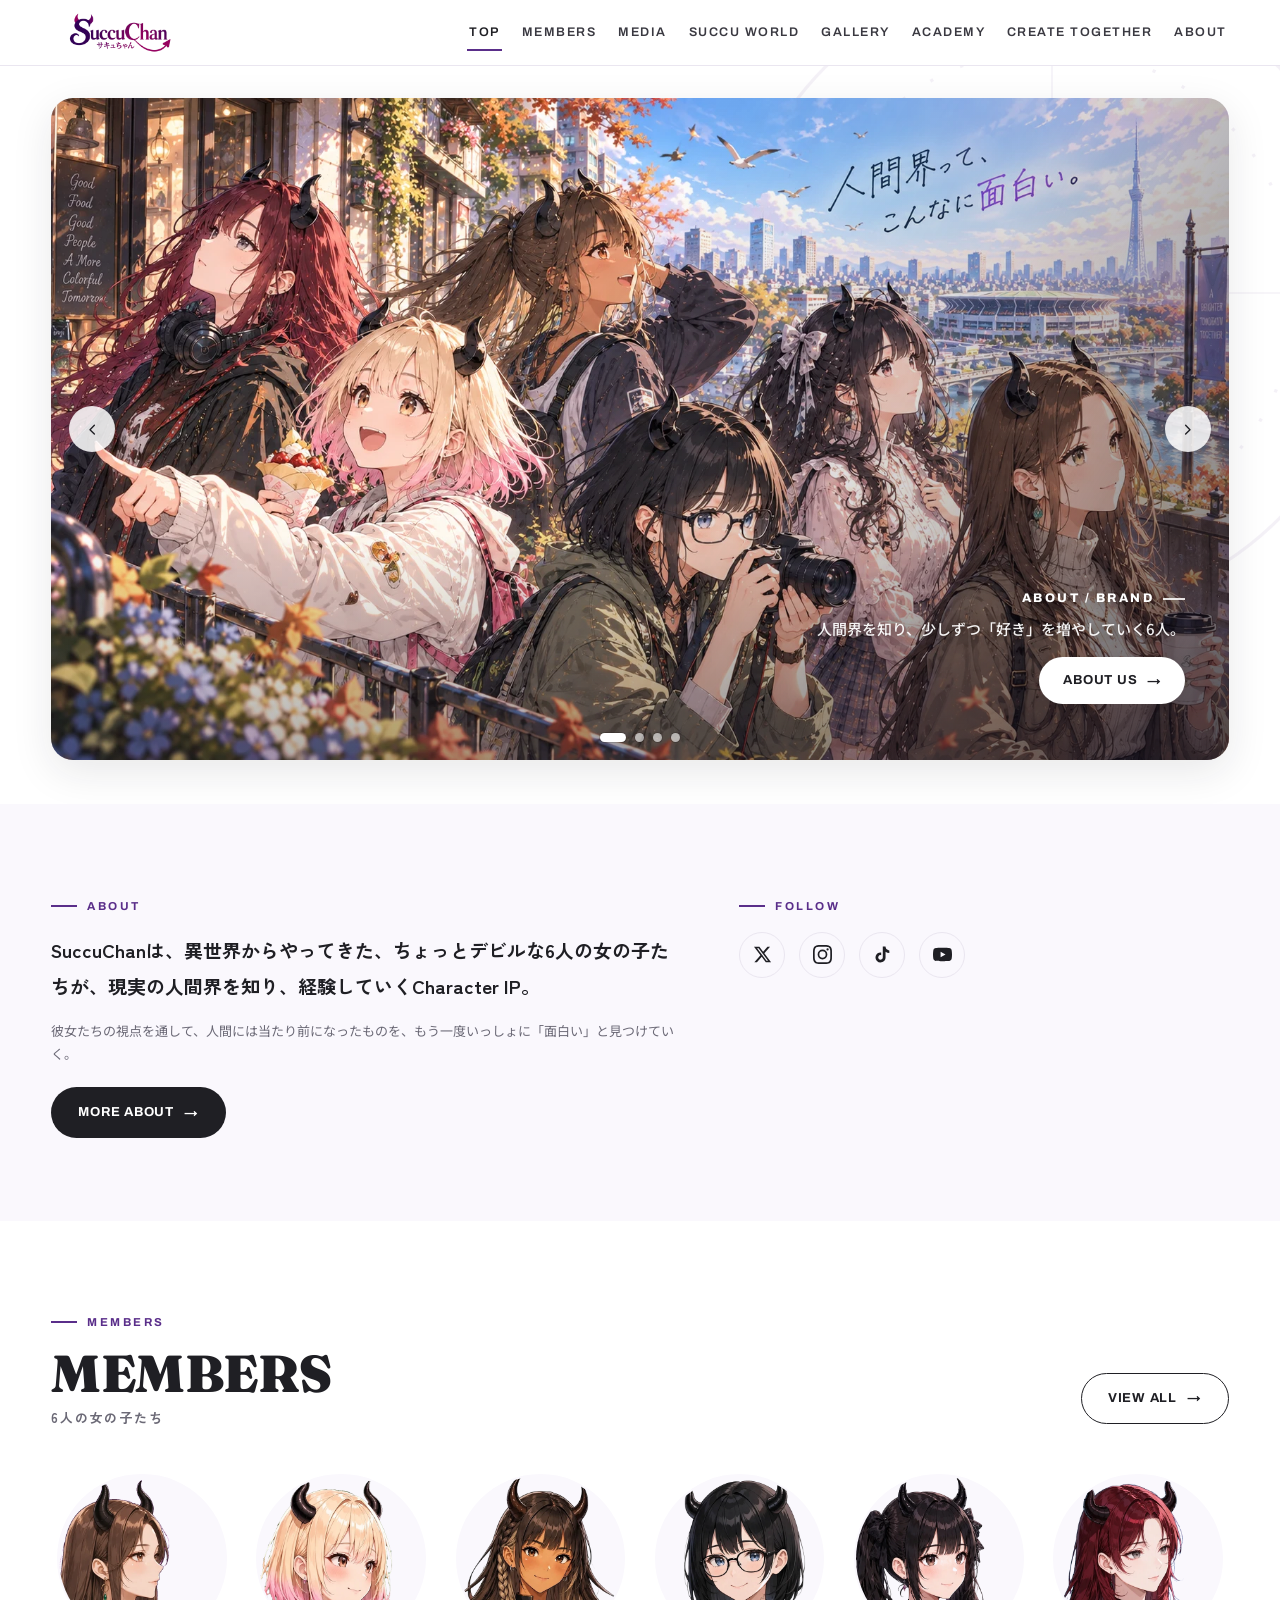
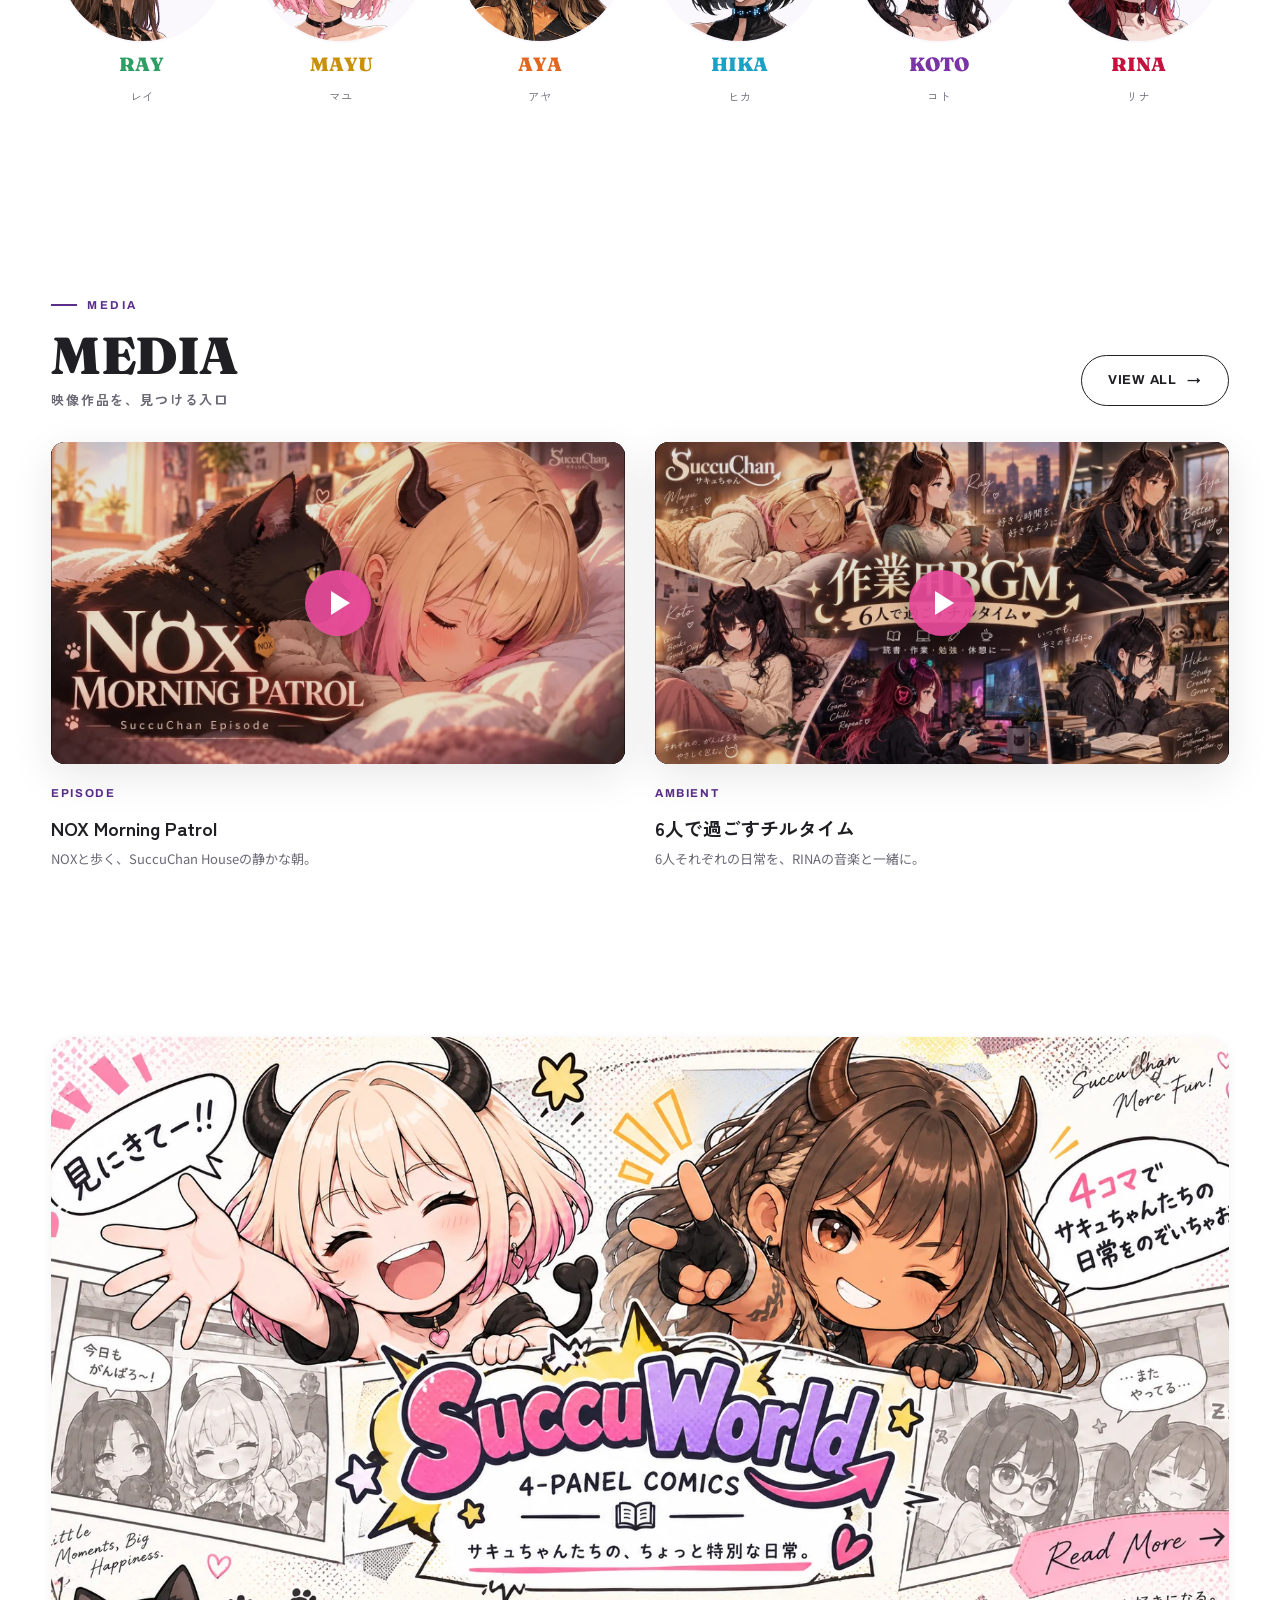
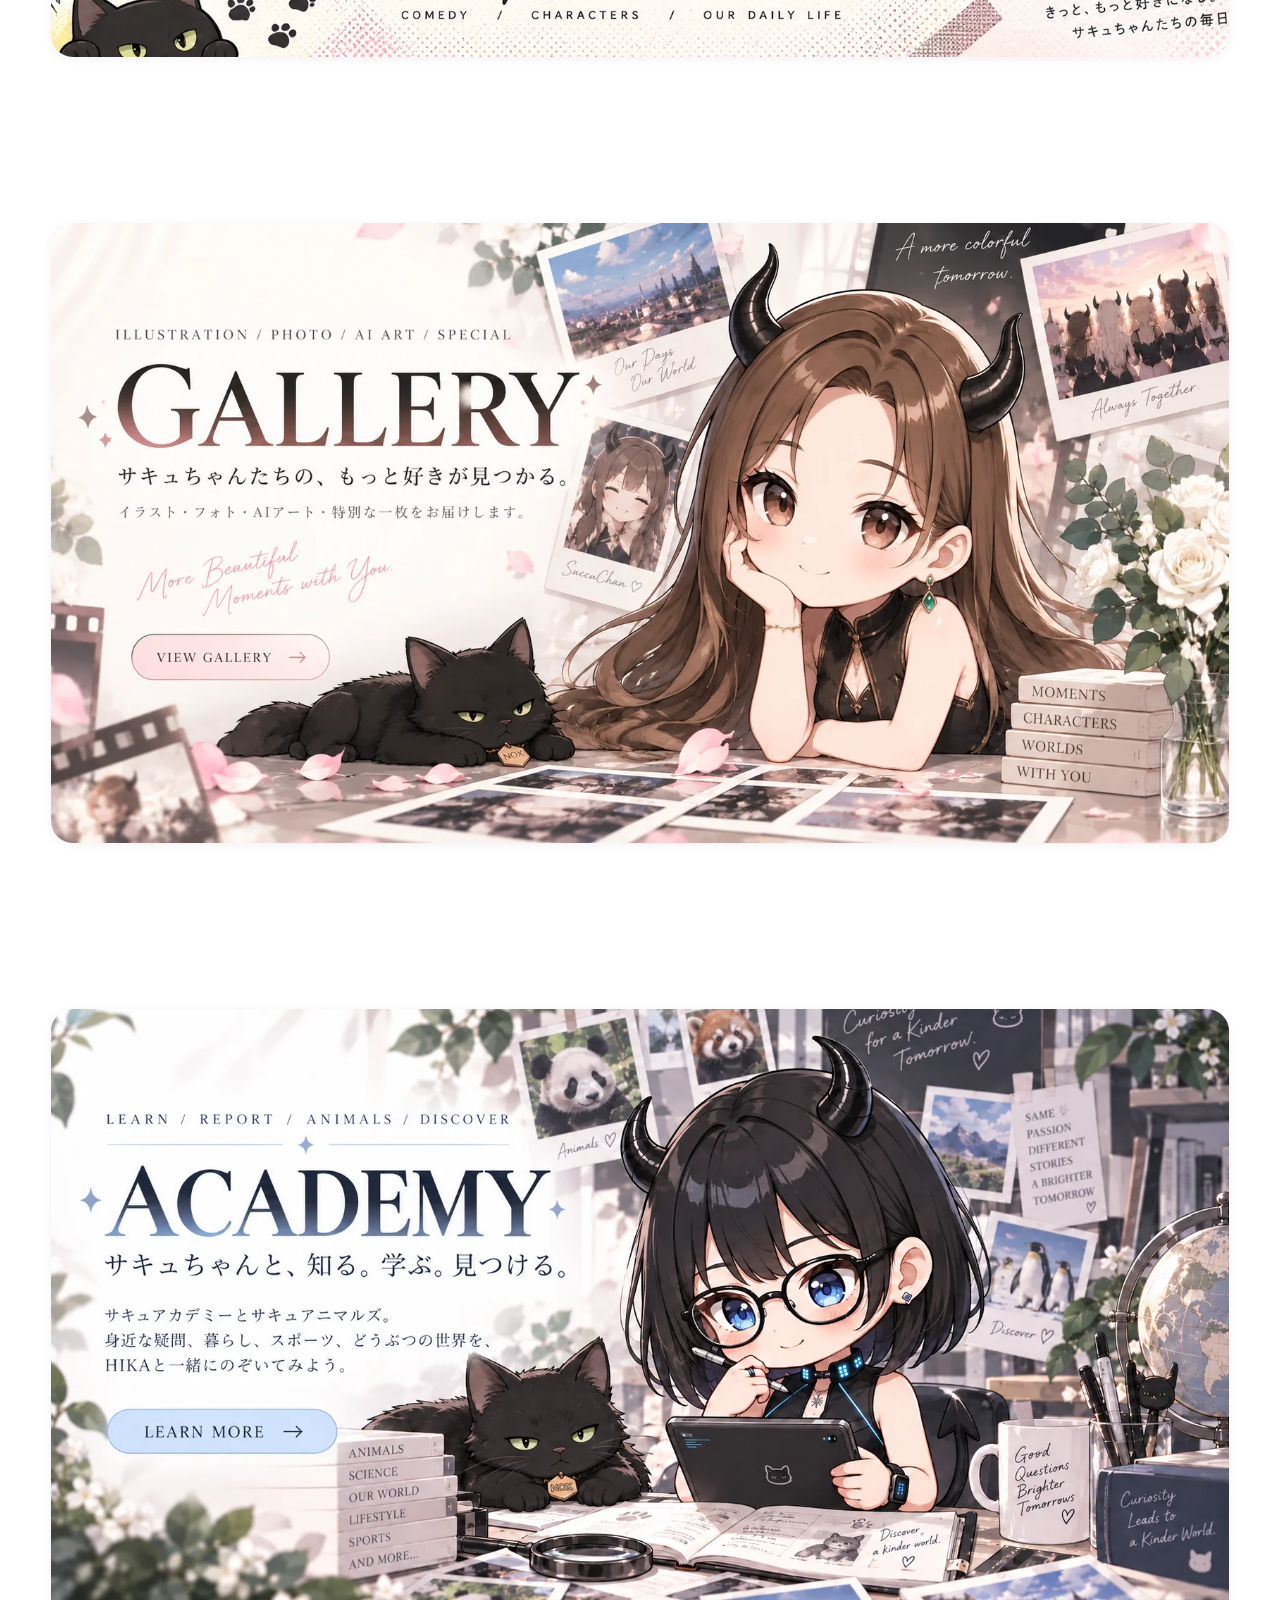
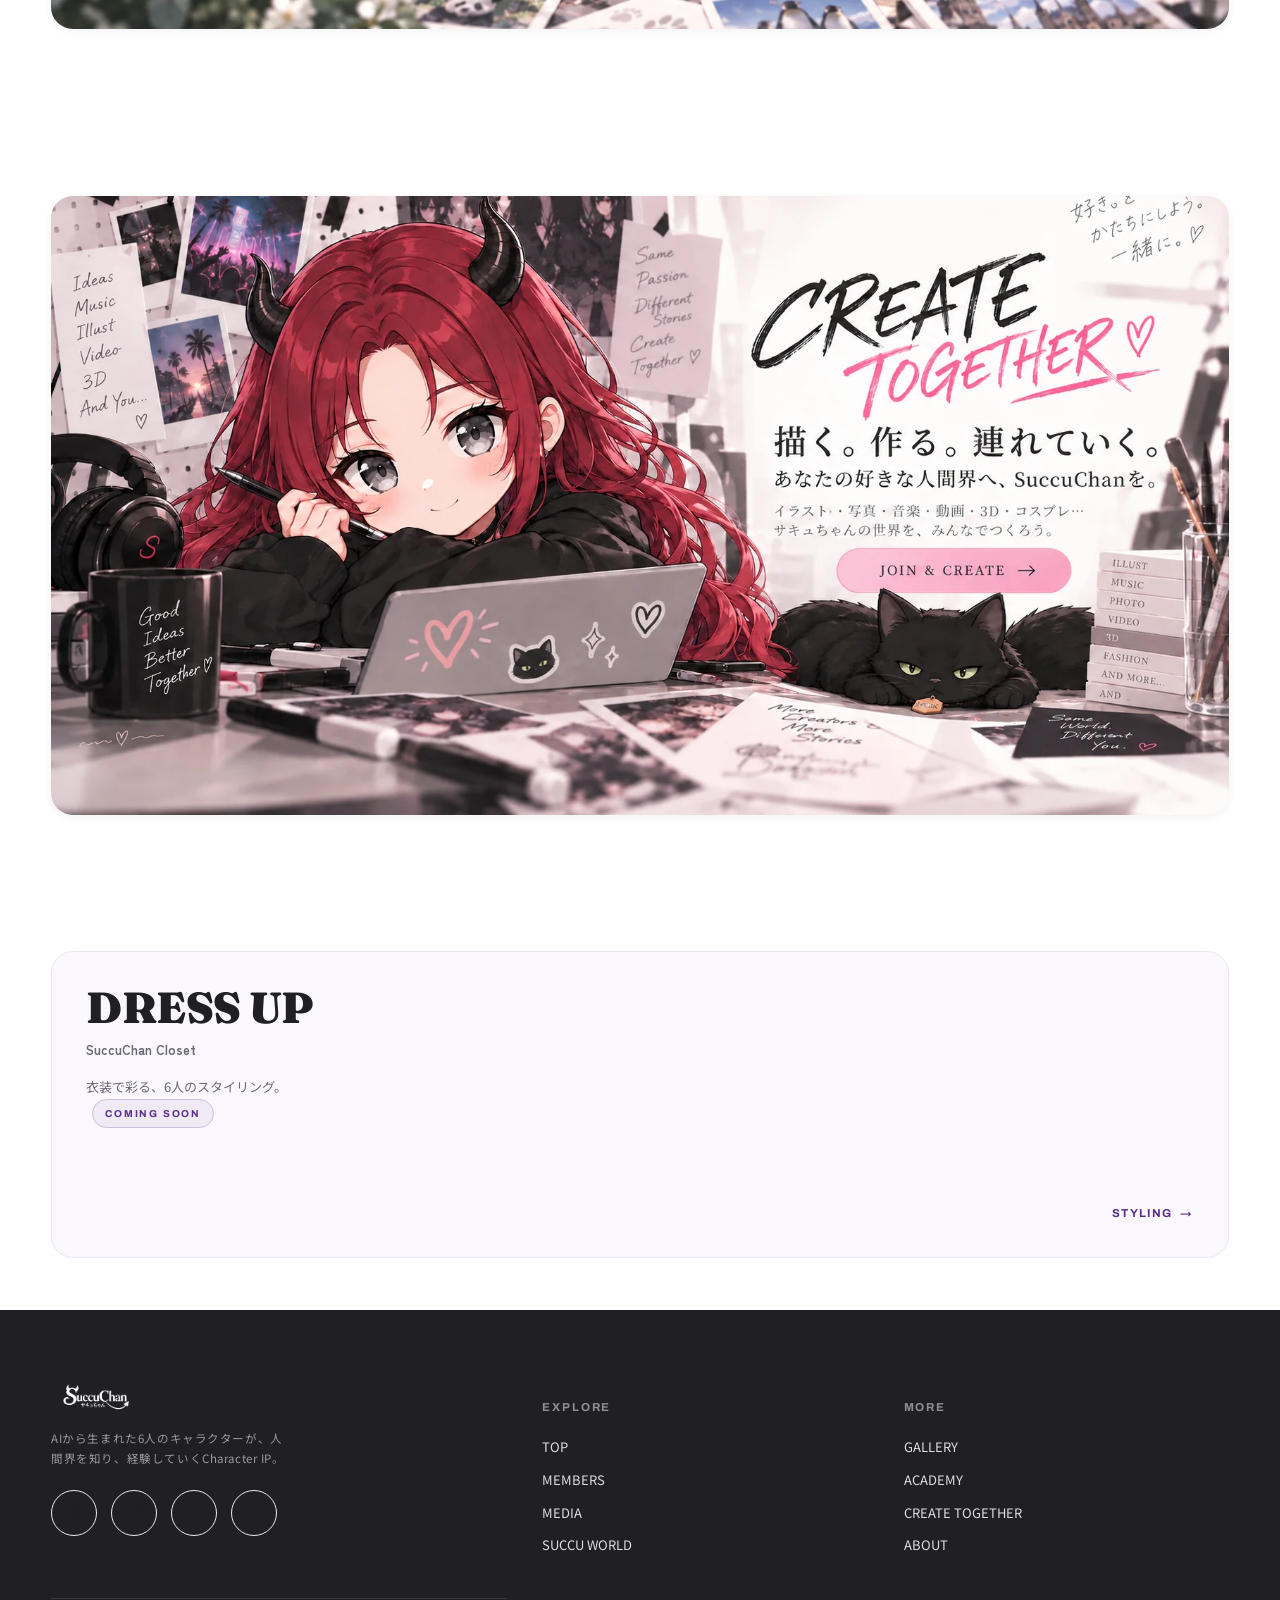
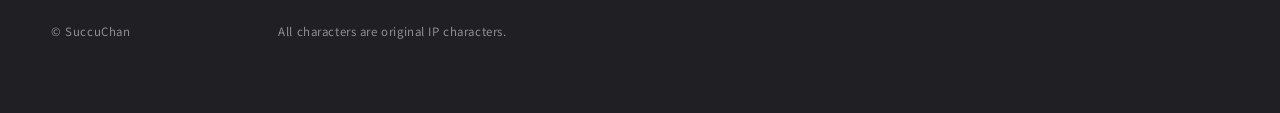
==== index.html @ 406f8a2a "HOME: banner-only sections + tighter rhythm; academy.html uses standard header 1. academy.html: repl" ====
<!DOCTYPE html>
<html lang="ja">
<head>
<meta charset="UTF-8">
<meta name="viewport" content="width=device-width, initial-scale=1">
<title>SuccuChan（サキュちゃん）Official Website</title>
<meta name="description" content="人間界って、こんなに面白い。異世界からやってきた、ちょっとデビルな6人の女の子たちが、人間界を知り、経験していくCharacter IP「SuccuChan」Official Website。">
<meta property="og:type" content="website">
<meta property="og:title" content="SuccuChan（サキュちゃん）Official Website">
<meta property="og:description" content="人間界って、こんなに面白い。">
<meta property="og:image" content="https://succuchan-ai.github.io/succuchan/og_image.jpg">
<meta property="og:url" content="https://succuchan-ai.github.io/succuchan/">
<meta name="twitter:card" content="summary_large_image">
<link rel="icon" type="image/webp" href="assets/webp/logo_symbol.webp">
<link rel="preconnect" href="https://fonts.googleapis.com">
<link rel="preconnect" href="https://fonts.gstatic.com" crossorigin>
<link href="https://fonts.googleapis.com/css2?family=Fraunces:opsz,wght@9..144,400;9..144,600;9..144,900&family=Archivo:wght@500;600;700;800&family=Zen+Kaku+Gothic+New:wght@500;700;900&family=Noto+Sans+JP:wght@400;500;700&family=Parisienne&display=swap" rel="stylesheet">
<link rel="preload" as="image" href="assets/webp/hero-keyvisual.webp" fetchpriority="high">
<link rel="stylesheet" href="assets/css/tokens.css?v=20260917b">
<link rel="stylesheet" href="assets/css/site.css?v=20260917b">
<script defer src="assets/js/site.js?v=20260917b"></script>
<script defer src="assets/js/members.js?v=20260917b"></script>
<script defer src="assets/js/hero.js?v=20260917b"></script>
</head>
<body>
<main class="page home">

  <!-- HERO SLIDER -->
  <section class="hero">
    <div class="container">
      <h1 class="sr-only">SuccuChan（サキュちゃん）Official Website — 人間界って、こんなに面白い。</h1>
      <div class="hero-slider" data-hero aria-roledescription="carousel" aria-label="SuccuChan ハイライト">
        <!-- スライドは assets/data/hero.json から生成（追加・差し替えは JSON のみ） -->
        <div class="hs-fallback">
          <img src="assets/webp/hero-keyvisual.webp" alt="SuccuChan メンバー集合キービジュアル" fetchpriority="high" decoding="async">
        </div>
      </div>
    </div>
  </section>

  <!-- ABOUT / SNS (directly below hero: Hero → understand SuccuChan → meet the 6) -->
  <section class="sect mist" id="about">
    <div class="container">
      <div class="about-strip">
        <div>
          <span class="eyebrow">About</span>
          <p class="lead" style="margin-top:16px">SuccuChanは、異世界からやってきた、ちょっとデビルな6人の女の子たちが、現実の人間界を知り、経験していくCharacter IP。</p>
          <p class="body">彼女たちの視点を通して、人間には当たり前になったものを、もう一度いっしょに「面白い」と見つけていく。</p>
          <a class="btn btn--solid" style="margin-top:22px" href="about.html">MORE ABOUT <span class="arw">→</span></a>
        </div>
        <div>
          <span class="eyebrow">Follow</span>
          <div class="sns" style="margin-top:16px" data-sns></div>
        </div>
      </div>
    </div>
  </section>

  <!-- MEMBERS PREVIEW -->
  <section class="sect">
    <div class="container">
      <div class="sect-head">
        <div>
          <span class="eyebrow">Members</span>
          <h2 class="sect-title" style="margin-top:14px">MEMBERS<span class="jp">6人の女の子たち</span></h2>
        </div>
        <a class="btn btn--ghost" href="members.html">VIEW ALL <span class="arw">→</span></a>
      </div>
      <div class="mpv" data-members-preview></div>
    </div>
  </section>

  <!-- MEDIA PREVIEW (2 lite-embeds: サムネ→クリックで再生。TOPを重くしない) -->
  <section class="sect">
    <div class="container">
      <div class="sect-head">
        <div>
          <span class="eyebrow">Media</span>
          <h2 class="sect-title" style="margin-top:14px">MEDIA<span class="jp">映像作品を、見つける入口</span></h2>
        </div>
        <a class="btn btn--ghost" href="media.html">VIEW ALL <span class="arw">→</span></a>
      </div>
      <div class="home-media">
        <div class="mwork">
          <div class="yt-embed" data-orient="horizontal">
            <button class="yt-facade" data-id="4zqkDEjoobo" aria-label="NOX Morning Patrol を再生">
              <img class="yt-thumb" src="assets/webp/media/nox-morning-patrol.webp" alt="NOX Morning Patrol サムネイル" loading="lazy" decoding="async">
              <span class="yt-play" aria-hidden="true"></span>
            </button>
          </div>
          <div class="mwork-cap"><span class="cat">EPISODE</span><h3>NOX Morning Patrol</h3><p>NOXと歩く、SuccuChan Houseの静かな朝。</p></div>
        </div>
        <div class="mwork">
          <div class="yt-embed" data-orient="horizontal">
            <button class="yt-facade" data-id="XkYNPhDMrU8" aria-label="6人で過ごすチルタイム を再生">
              <img class="yt-thumb" src="assets/webp/media/six-girls-chill.webp" alt="6人で過ごすチルタイム サムネイル" loading="lazy" decoding="async">
              <span class="yt-play" aria-hidden="true"></span>
            </button>
          </div>
          <div class="mwork-cap"><span class="cat">AMBIENT</span><h3>6人で過ごすチルタイム</h3><p>6人それぞれの日常を、RINAの音楽と一緒に。</p></div>
        </div>
      </div>
    </div>
  </section>

  <!-- SUCCU WORLD (banner entry → latest 4-koma) -->
  <section class="sect">
    <div class="container">
      <a class="home-banner" href="succu-world.html" aria-label="SUCCU WORLD — 4コマ漫画を読む">
        <img src="assets/webp/banners/succu-world.webp" alt="SUCCU WORLD 4コマ漫画 — サキュちゃんたちの、ちょっと特別な日常。" loading="lazy" decoding="async">
      </a>
    </div>
  </section>

  <!-- GALLERY (banner entry → representative preview) -->
  <section class="sect">
    <div class="container">
      <a class="home-banner" href="gallery.html" aria-label="GALLERY — 作品を見る">
        <img src="assets/webp/banners/gallery.webp" alt="SuccuChan GALLERY — サキュちゃんたちの、もっと好きが見つかる。" loading="lazy" decoding="async">
      </a>
    </div>
  </section>

  <!-- ACADEMY (banner entry → 知る・調べる・観察するハブ) -->
  <section class="sect">
    <div class="container">
      <a class="home-banner" href="academy.html" aria-label="ACADEMY — 知る・調べる・観察する">
        <img src="assets/webp/banners/academy.webp" alt="ACADEMY — サキュちゃんと、知る。学ぶ。見つける。" loading="lazy" decoding="async">
      </a>
    </div>
  </section>

  <!-- CREATE TOGETHER (banner entry → minimal entry links) -->
  <section class="sect">
    <div class="container">
      <a class="home-banner" href="fan-creation.html" aria-label="CREATE TOGETHER へ">
        <img src="assets/webp/banners/create-together.webp" alt="CREATE TOGETHER — 描く。作る。連れていく。あなたの好きな人間界へ、SuccuChanを。" loading="lazy" decoding="async">
      </a>
    </div>
  </section>

  <!-- DRESS UP (最下部・Coming Soon) -->
  <section class="sect--tight">
    <div class="container">
      <a class="tease tease--wide" href="dress-up.html">
        <span class="t-en">DRESS UP</span>
        <span class="t-ja">SuccuChan Closet</span>
        <span class="t-desc">衣装で彩る、6人のスタイリング。<span class="soon" style="vertical-align:middle;margin-left:6px">Coming Soon</span></span>
        <span class="t-go">STYLING <span class="arw">→</span></span>
      </a>
    </div>
  </section>

</main>
<script>
/* fill the About SNS row from the same icons the footer uses (after site.js runs) */
window.addEventListener("load", function () {
  var src = document.querySelector(".site-footer .sns");
  var dst = document.querySelector("[data-sns]");
  if (src && dst) dst.innerHTML = src.innerHTML;
});
/* HOME MEDIA lite-embed: サムネをクリックした時だけ YouTube iframe を読み込む（初期表示は軽量） */
document.querySelectorAll(".home-media .yt-facade").forEach(function (btn) {
  btn.addEventListener("click", function () {
    var id = btn.dataset.id, wrap = btn.parentNode;
    var ifr = document.createElement("iframe");
    ifr.className = "yt-iframe";
    ifr.src = "https://www.youtube.com/embed/" + id + "?autoplay=1&rel=0&playsinline=1";
    ifr.title = "YouTube video player";
    ifr.setAttribute("allow", "accelerometer; autoplay; clipboard-write; encrypted-media; gyroscope; picture-in-picture; web-share");
    ifr.setAttribute("allowfullscreen", "");
    wrap.replaceChild(ifr, btn);
  });
});
</script>
</body>
</html>
---- assets/css/tokens.css ----
/* ============================================================
   SuccuChan v2 — Design Tokens
   White base / character-first / editorial
   ============================================================ */
:root{
  /* --- base palette --- */
  --white:#ffffff;
  --ink:#1f1f24;          /* strong text / dark sections */
  --ink-80:#3a3941;
  --ink-55:#6b6976;
  --ink-35:#9a97a6;
  --hairline:#eae6f0;     /* thin dividers */
  --mist:#faf8fd;         /* very light section wash */
  --mist-2:#f3eefa;       /* slightly deeper wash */

  /* --- brand (accents only, never full-bleed gradients) --- */
  --violet:#5a2e8a;
  --magenta:#e84a9b;

  /* --- per-member accent colors (readable on white) --- */
  --c-rina:#c4123e;
  --c-ray:#2e9e64;
  --c-mayu:#c9910a;
  --c-koto:#7a34a6;
  --c-hika:#1ca0c4;
  --c-aya:#e2661e;

  /* accent hook: pages set --accent (defaults to violet) */
  --accent:var(--violet);
  --accent-soft:color-mix(in srgb, var(--accent) 10%, #fff);
  --accent-line:color-mix(in srgb, var(--accent) 30%, #fff);

  /* --- type families --- */
  --font-display:"Fraunces","Times New Roman",serif;     /* big EN names / hero */
  --font-en:"Archivo","Helvetica Neue",Arial,sans-serif;  /* EN labels / nav / UI */
  --font-jp-head:"Zen Kaku Gothic New","Hiragino Kaku Gothic ProN",sans-serif;
  --font-jp:"Noto Sans JP","Hiragino Kaku Gothic ProN","Yu Gothic",sans-serif;
  --font-script:"Parisienne",cursive;                     /* accent handwriting */

  /* --- type scale --- */
  --fs-hero:clamp(40px,7vw,84px);
  --fs-display:clamp(40px,7vw,88px);
  --fs-h1:clamp(30px,4.6vw,52px);
  --fs-h2:clamp(23px,3vw,34px);
  --fs-h3:19px;
  --fs-body:15px;
  --fs-sm:13px;
  --fs-xs:11.5px;
  --track-label:.22em;   /* letter-spacing for EN labels */

  /* --- layout --- */
  --container:1280px;
  --container-wide:1440px;
  --gutter:clamp(18px,4vw,56px);
  --header-h:66px;

  /* --- radius / shape --- */
  --r-sm:8px;
  --r-md:14px;
  --r-lg:22px;
  --r-pill:999px;

  /* --- elevation (soft, no glow) --- */
  --shadow-sm:0 2px 10px rgba(31,31,36,.06);
  --shadow-md:0 12px 40px rgba(31,31,36,.10);
  --shadow-char:0 30px 60px rgba(31,31,36,.14);

  /* --- motion --- */
  --ease:cubic-bezier(.22,.61,.36,1);
  --dur:.28s;
}
---- assets/css/site.css ----
/* ============================================================
   SuccuChan v2 — Base + Components
   ============================================================ */

/* ---------- reset / base ---------- */
*,*::before,*::after{box-sizing:border-box}
html{-webkit-text-size-adjust:100%;scroll-behavior:smooth}
body{
  margin:0;background:var(--white);color:var(--ink);
  font-family:var(--font-jp);font-size:var(--fs-body);line-height:1.75;
  -webkit-font-smoothing:antialiased;text-rendering:optimizeLegibility;
  overflow-x:hidden;
}
img{max-width:100%;display:block}
a{color:inherit;text-decoration:none}
button{font-family:inherit;cursor:pointer}
ul{margin:0;padding:0;list-style:none}
h1,h2,h3,p{margin:0}
:focus-visible{outline:2px solid var(--accent);outline-offset:3px}

.container{max-width:var(--container);margin-inline:auto;padding-inline:var(--gutter)}
.wide{max-width:var(--container-wide)}
.sect{padding-block:clamp(56px,9vw,120px)}
.sect--tight{padding-block:clamp(40px,6vw,72px)}
.mist{background:var(--mist)}
[hidden]{display:none!important}

/* ---------- EN labels / section headers ---------- */
.eyebrow{
  font-family:var(--font-en);font-weight:700;font-size:var(--fs-xs);
  letter-spacing:var(--track-label);text-transform:uppercase;color:var(--accent);
  display:inline-flex;align-items:center;gap:10px;
}
.eyebrow::before{content:"";width:26px;height:2px;background:var(--accent)}

.sect-head{display:flex;align-items:flex-end;justify-content:space-between;gap:24px;margin-bottom:clamp(26px,4vw,48px);flex-wrap:wrap}
.sect-title{font-family:var(--font-display);font-weight:900;font-size:var(--fs-h1);line-height:1;letter-spacing:-.01em}
.sect-title .jp{display:block;font-family:var(--font-jp-head);font-weight:700;font-size:var(--fs-sm);letter-spacing:.14em;color:var(--ink-55);margin-top:12px;line-height:1}
.sect-lead{max-width:44ch;color:var(--ink-55);font-size:var(--fs-sm)}

/* ---------- buttons ---------- */
.btn{
  display:inline-flex;align-items:center;gap:10px;
  font-family:var(--font-en);font-weight:700;font-size:var(--fs-sm);letter-spacing:.06em;
  padding:13px 26px;border-radius:var(--r-pill);border:1.5px solid transparent;transition:transform var(--dur) var(--ease),background var(--dur),color var(--dur)}
.btn:hover{transform:translateY(-2px)}
.btn--solid{background:var(--ink);color:#fff}
.btn--solid:hover{background:var(--accent)}
.btn--accent{background:var(--accent);color:#fff}
.btn--ghost{border-color:var(--ink);color:var(--ink)}
.btn--ghost:hover{background:var(--ink);color:#fff}
.btn .arw{font-size:1.05em;line-height:1}

/* ============================================================
   HEADER / NAV
   ============================================================ */
.site-header{
  position:fixed;inset:0 0 auto 0;z-index:100;height:var(--header-h);
  display:flex;align-items:center;
  background:color-mix(in srgb,#fff 82%,transparent);
  backdrop-filter:saturate(1.1) blur(12px);
  border-bottom:1px solid var(--hairline);
}
.site-header .container{display:flex;align-items:center;gap:24px;width:100%;max-width:var(--container-wide)}
.brand{display:flex;align-items:center;flex-shrink:0}
.brand img{height:clamp(34px,4vw,46px);width:auto}
.nav{display:flex;align-items:center;gap:clamp(10px,1.4vw,26px);margin-left:auto}
.nav a{
  font-family:var(--font-en);font-weight:600;font-size:12.5px;letter-spacing:.12em;text-transform:uppercase;
  color:var(--ink-80);white-space:nowrap;padding:6px 2px;position:relative}
.nav a::after{content:"";position:absolute;left:0;right:0;bottom:-2px;height:2px;background:var(--accent);transform:scaleX(0);transition:transform var(--dur) var(--ease)}
.nav a:hover{color:var(--ink)}
.nav a:hover::after,.nav a[aria-current="page"]::after{transform:scaleX(1)}
.nav a[aria-current="page"]{color:var(--ink)}
.nav-toggle{display:none;margin-left:auto;width:44px;height:44px;border:0;background:none;flex-direction:column;justify-content:center;gap:5px}
.nav-toggle span{display:block;height:2px;width:24px;background:var(--ink);transition:transform var(--dur),opacity var(--dur)}

/* mobile overlay */
.nav-overlay{position:fixed;inset:0;z-index:99;background:#fff;transform:translateY(-100%);transition:transform .4s var(--ease);display:flex;flex-direction:column;padding:calc(var(--header-h) + 20px) var(--gutter) 40px}
.nav-overlay.open{transform:none}
.nav-overlay a{font-family:var(--font-display);font-weight:900;font-size:clamp(30px,9vw,52px);line-height:1.18;color:var(--ink);display:flex;align-items:baseline;gap:14px}
.nav-overlay a .idx{font-family:var(--font-en);font-size:12px;font-weight:700;color:var(--accent);letter-spacing:.1em}
.nav-overlay a[aria-current="page"]{color:var(--accent)}
.nav-overlay .ov-foot{margin-top:auto;color:var(--ink-55);font-size:var(--fs-xs);letter-spacing:.14em;font-family:var(--font-en);text-transform:uppercase}
body.nav-open{overflow:hidden}

/* page top spacer */
main{display:block}
.page{padding-top:var(--header-h)}

/* ============================================================
   HERO (TOP)
   ============================================================ */
.hero{position:relative;padding-top:clamp(40px,7vw,78px);padding-bottom:clamp(30px,5vw,56px);overflow:hidden}
.hero .container{position:relative;z-index:2}
.hero-copy{max-width:min(760px,92%)}
.hero-logo{height:clamp(40px,6vw,74px);width:auto;margin-bottom:26px}
.hero-h1{font-family:var(--font-jp-head);font-weight:900;font-size:var(--fs-hero);line-height:1.06;letter-spacing:.005em}
.hero-h1 em{font-style:normal;color:var(--accent)}
.hero-en{font-family:var(--font-en);font-weight:700;letter-spacing:.16em;text-transform:uppercase;color:var(--ink-55);font-size:clamp(11px,1.4vw,14px);margin-top:20px}
/* KV placeholder (future group key visual) */
.hero-kv{
  position:relative;margin-top:clamp(30px,5vw,54px);
  aspect-ratio:16/9;width:100%;border-radius:var(--r-lg);overflow:hidden;
  background:
    repeating-linear-gradient(135deg,var(--mist) 0 22px,var(--mist-2) 22px 44px);
  border:1px solid var(--hairline);
  display:grid;place-items:center;
}
.hero-kv[data-has-image]{background:none;border:0}
.hero-kv .hero-kv-img{position:absolute;inset:0}
/* 2560x1440 (16:9) 集合KVを想定。cover＋上寄せで、多少のcropでも顔が残る */
.hero-kv .hero-kv-img img{width:100%;height:100%;object-fit:cover;object-position:center 28%}
@media (max-width:680px){
  /* Mobileは16:9を無理に見せず、専用KV(hero-keyvisual-mobile.webp)を縦長で表示 */
  .hero-kv{aspect-ratio:4/5}
  .hero-kv .hero-kv-img img{object-position:center 22%}
}
.kv-ph{text-align:center;color:var(--ink-35)}
.kv-ph .kv-mark{font-family:var(--font-en);font-weight:800;letter-spacing:.3em;font-size:clamp(12px,2vw,16px);text-transform:uppercase}
.kv-ph .kv-sub{font-size:var(--fs-xs);letter-spacing:.16em;margin-top:8px;font-family:var(--font-en);text-transform:uppercase}
.kv-ph svg{width:46px;height:46px;margin:0 auto 14px;opacity:.5}

/* ============================================================
   MEMBERS PREVIEW (TOP)  &  faces
   ============================================================ */
.mpv{display:grid;grid-template-columns:repeat(6,1fr);gap:clamp(10px,1.4vw,20px)}
.mpv a{display:flex;flex-direction:column;align-items:center;gap:12px;text-align:center;padding:14px 6px;border-radius:var(--r-md);transition:background var(--dur)}
.mpv a:hover{background:var(--mist)}
.face{width:100%;aspect-ratio:1;border-radius:50%;overflow:hidden;background:var(--mist);border:2px solid transparent;transition:border-color var(--dur),transform var(--dur) var(--ease)}
.face img{width:100%;height:100%;object-fit:cover;object-position:center 32%}
.mpv a:hover .face{transform:translateY(-4px)}
.mpv .m-en{font-family:var(--font-display);font-weight:900;font-size:clamp(15px,1.5vw,20px);line-height:1;color:var(--mc,var(--ink))}
.mpv .m-ja{font-family:var(--font-jp-head);font-size:var(--fs-xs);color:var(--ink-55)}
.mpv a:hover .face{border-color:var(--mc,var(--accent))}

/* ============================================================
   TEASER CARDS (SUCCU WORLD / MEDIA / GALLERY / DRESS UP / FAN)
   ============================================================ */
.tease-grid{display:grid;grid-template-columns:repeat(2,1fr);gap:clamp(16px,2.4vw,28px)}
.tease{position:relative;display:block;border-radius:var(--r-lg);overflow:hidden;background:var(--mist);border:1px solid var(--hairline);min-height:clamp(200px,26vw,300px);padding:clamp(22px,3vw,34px);transition:transform var(--dur) var(--ease),box-shadow var(--dur)}
.tease:hover{transform:translateY(-4px);box-shadow:var(--shadow-md)}
.tease .t-en{display:block;font-family:var(--font-display);font-weight:900;font-size:clamp(26px,3.4vw,44px);line-height:1;letter-spacing:-.01em}
.tease .t-ja{display:block;font-family:var(--font-jp-head);font-weight:700;font-size:var(--fs-sm);color:var(--ink-55);margin-top:10px}
.tease .t-desc{display:block;margin-top:14px;color:var(--ink-55);font-size:var(--fs-sm);max-width:40ch}
.tease .t-go{position:absolute;right:clamp(22px,3vw,34px);bottom:clamp(22px,3vw,34px);font-family:var(--font-en);font-weight:700;letter-spacing:.12em;font-size:var(--fs-xs);text-transform:uppercase;color:var(--accent);display:inline-flex;gap:8px;align-items:center}
.tease--wide{grid-column:1/-1;min-height:clamp(220px,24vw,320px)}
.tease--media{background:var(--ink);color:#fff}
.tease--media .t-ja,.tease--media .t-desc{color:rgba(255,255,255,.72)}
.tease--media .t-go{color:var(--magenta)}
.tease--media .media-play{position:absolute;right:clamp(22px,3vw,40px);top:50%;transform:translateY(-50%);width:66px;height:66px;border-radius:50%;border:2px solid rgba(255,255,255,.5);display:grid;place-items:center}
.tease--media .media-play::after{content:"";border-left:16px solid #fff;border-top:10px solid transparent;border-bottom:10px solid transparent;margin-left:4px}

/* ============================================================
   ABOUT / SNS strip (TOP)
   ============================================================ */
.about-strip{display:grid;grid-template-columns:1.3fr 1fr;gap:clamp(24px,4vw,60px);align-items:center}
.about-strip .lead{font-family:var(--font-jp-head);font-weight:700;font-size:var(--fs-h3);line-height:1.9}
.about-strip .body{color:var(--ink-55);font-size:var(--fs-sm);margin-top:16px}
.sns{display:flex;gap:14px;margin-top:22px;flex-wrap:wrap}
.sns a{width:46px;height:46px;border-radius:50%;border:1.5px solid var(--hairline);display:grid;place-items:center;color:var(--ink);transition:background var(--dur),color var(--dur),border-color var(--dur)}
.sns a:hover{background:var(--ink);color:#fff;border-color:var(--ink)}
.sns svg{width:19px;height:19px}

/* ============================================================
   FOOTER
   ============================================================ */
.site-footer{background:var(--ink);color:#fff;padding-block:clamp(44px,6vw,72px)}
.site-footer .container{display:grid;grid-template-columns:1.4fr 1fr 1fr;gap:36px}
.site-footer .f-brand img{height:30px;margin-bottom:16px}
.site-footer .f-copy{color:rgba(255,255,255,.55);font-size:var(--fs-xs);letter-spacing:.05em;max-width:40ch}
.site-footer h4{font-family:var(--font-en);font-weight:700;letter-spacing:.16em;font-size:var(--fs-xs);text-transform:uppercase;color:rgba(255,255,255,.5);margin-bottom:14px}
.site-footer nav a{display:block;padding:5px 0;color:rgba(255,255,255,.85);font-size:var(--fs-sm)}
.site-footer nav a:hover{color:var(--magenta)}
.site-footer .f-bottom{margin-top:36px;padding-top:22px;border-top:1px solid rgba(255,255,255,.12);display:flex;justify-content:space-between;gap:16px;flex-wrap:wrap;color:rgba(255,255,255,.5);font-size:var(--fs-xs);letter-spacing:.05em}

/* ============================================================
   MEMBERS INDEX
   ============================================================ */
.members-grid{display:grid;grid-template-columns:repeat(3,1fr);gap:clamp(14px,2vw,26px)}
.mcard{position:relative;display:block;border-radius:var(--r-lg);overflow:hidden;background:var(--mist);border:1px solid var(--hairline);aspect-ratio:3/4;transition:transform var(--dur) var(--ease),box-shadow var(--dur)}
.mcard:hover{transform:translateY(-6px);box-shadow:var(--shadow-char)}
.mcard .m-watermark{position:absolute;top:-4%;right:-2%;font-family:var(--font-display);font-weight:900;font-size:clamp(60px,11vw,150px);line-height:.8;color:color-mix(in srgb,var(--mc) 12%,transparent);letter-spacing:-.03em;pointer-events:none;z-index:1}
.mcard .m-full{position:absolute;inset:0;z-index:2;display:flex;align-items:flex-end;justify-content:center}
.mcard .m-full img{height:96%;width:auto;object-fit:contain;filter:drop-shadow(0 24px 34px rgba(31,31,36,.18));transition:transform .4s var(--ease)}
.mcard:hover .m-full img{transform:translateY(-2%) scale(1.03)}
.mcard .m-meta{position:absolute;left:0;right:0;bottom:0;z-index:3;padding:clamp(16px,2vw,24px);background:linear-gradient(to top,rgba(255,255,255,.94) 40%,rgba(255,255,255,0))}
.mcard .m-en{display:block;font-family:var(--font-display);font-weight:900;font-size:clamp(26px,3vw,40px);line-height:.95;color:var(--mc)}
.mcard .m-ja{display:block;font-family:var(--font-jp-head);font-weight:700;font-size:var(--fs-sm);color:var(--ink-80);margin-top:4px}
.mcard .m-cat{display:block;font-family:var(--font-en);font-weight:600;font-size:var(--fs-xs);letter-spacing:.14em;color:var(--ink-55);margin-top:8px;text-transform:uppercase}
.mcard .m-accent{position:absolute;left:0;top:0;bottom:0;width:5px;background:var(--mc);z-index:3}

/* ============================================================
   CHARACTER DETAIL
   ============================================================ */
.detail{--mc:var(--accent);position:relative;padding-top:clamp(20px,3vw,34px);padding-bottom:clamp(40px,6vw,80px);overflow:hidden}
.detail-top{display:flex;justify-content:space-between;align-items:center;gap:16px;margin-bottom:clamp(16px,3vw,28px)}
.detail-top .tagline{font-family:var(--font-en);font-weight:700;letter-spacing:.2em;text-transform:uppercase;font-size:var(--fs-xs);color:var(--ink-35)}
.prevnext{display:flex;gap:10px}
.prevnext a{width:auto;padding:9px 20px;border-radius:var(--r-pill);border:1.5px solid var(--ink);font-family:var(--font-en);font-weight:700;font-size:var(--fs-xs);letter-spacing:.12em;display:inline-flex;gap:8px;align-items:center;transition:background var(--dur),color var(--dur)}
.prevnext a:hover{background:var(--ink);color:#fff}
.prevnext a.solid{background:var(--ink);color:#fff}
.prevnext a.solid:hover{background:var(--mc);border-color:var(--mc)}

.detail-grid{position:relative;display:grid;grid-template-columns:minmax(0,0.82fr) minmax(0,1.18fr);gap:clamp(20px,3vw,54px);align-items:center;min-height:clamp(600px,66vw,820px)}

/* left info column */
.d-info{position:relative;z-index:5}
.d-quote{font-family:var(--font-jp-head);font-weight:600;font-size:clamp(16px,1.9vw,22px);line-height:1.9;color:var(--ink);margin-bottom:24px;max-width:34ch}
.d-name{font-family:var(--font-display);font-weight:900;font-size:clamp(48px,8vw,100px);line-height:.84;letter-spacing:-.02em;color:var(--mc)}
.d-name-ja{font-family:var(--font-jp-head);font-weight:900;font-size:clamp(21px,2.4vw,28px);margin-top:14px;color:var(--ink);letter-spacing:.04em}
.d-cat{font-family:var(--font-en);font-weight:700;letter-spacing:.2em;text-transform:uppercase;font-size:clamp(14px,1.5vw,17px);color:var(--ink-55);margin-top:18px}
.d-cat b{color:var(--mc);font-weight:800}
.d-cat .d-cat-sep{color:var(--ink-35);font-weight:400;margin:0 2px}
.d-profile{color:var(--ink-80);font-size:clamp(14px,1.5vw,16px);line-height:2.05;margin-top:22px;max-width:42ch}
.d-info-row{display:flex;gap:36px;margin-top:26px}
.d-info-row .k{font-family:var(--font-en);font-weight:700;letter-spacing:.1em;color:var(--ink-35);font-size:var(--fs-xs);text-transform:uppercase;display:block;margin-bottom:3px}
.d-info-row .v{font-family:var(--font-jp-head);font-weight:800;font-size:clamp(16px,1.7vw,19px);color:var(--ink)}
.d-likes{margin-top:22px;display:flex;flex-wrap:wrap;gap:9px}
.d-likes li{font-size:var(--fs-sm);font-weight:500;font-family:var(--font-jp);padding:7px 15px;border-radius:var(--r-pill);border:1.5px solid var(--accent-line);color:var(--mc);background:var(--accent-soft)}

/* explore (replaces SNS) */
.d-explore{margin-top:26px}
.d-explore .lbl{font-family:var(--font-en);font-weight:700;letter-spacing:.2em;text-transform:uppercase;font-size:var(--fs-xs);color:var(--ink-35);margin-bottom:12px}
.d-explore ul{display:flex;gap:10px;flex-wrap:wrap}
.d-explore a{display:inline-flex;align-items:center;gap:8px;font-family:var(--font-en);font-weight:700;letter-spacing:.08em;font-size:var(--fs-xs);text-transform:uppercase;padding:11px 18px;border-radius:var(--r-pill);border:1.5px solid var(--ink);transition:background var(--dur),color var(--dur)}
.d-explore a:hover{background:var(--mc);border-color:var(--mc);color:#fff}

/* switcher row */
.d-switch{margin-top:30px;display:flex;align-items:center;gap:18px;flex-wrap:wrap}
.d-switch .roster{display:flex;gap:6px;align-items:center;font-family:var(--font-en);font-weight:700;font-size:var(--fs-sm);letter-spacing:.08em}
.d-switch .roster a{color:var(--ink-35);padding:4px 2px;transition:color var(--dur)}
.d-switch .roster a:hover{color:var(--ink)}
.d-switch .roster a[aria-current]{color:var(--mc)}
.d-switch .roster .sep{color:var(--hairline)}

/* right visual column */
.d-visual{position:relative;height:100%;min-height:clamp(540px,62vw,800px)}
.geo{position:absolute;top:50%;left:50%;transform:translate(-50%,-50%);width:min(118%,760px);height:auto;aspect-ratio:1;color:var(--mc);opacity:.13;z-index:0;pointer-events:none}
.d-watermark{position:absolute;top:50%;left:0;transform:translateY(-50%);font-family:var(--font-display);font-weight:900;font-size:clamp(140px,26vw,340px);line-height:.72;letter-spacing:-.04em;color:color-mix(in srgb,var(--mc) 10%,transparent);z-index:1;pointer-events:none;white-space:nowrap}
.d-bust{position:absolute;right:0;top:2%;width:50%;z-index:2;opacity:.14;filter:saturate(.55)}
.d-full{position:absolute;inset:0;z-index:3;display:flex;align-items:flex-end;justify-content:center}
.d-full img{height:100%;width:auto;max-width:none;object-fit:contain;filter:drop-shadow(0 36px 52px rgba(31,31,36,.22))}
/* chibi sized by HEIGHT so tall/standing and short/sitting chibis stay visually consistent */
.d-chibi{position:absolute;right:1%;bottom:0;height:clamp(150px,22vw,258px);width:auto;max-width:42%;z-index:4;filter:drop-shadow(0 16px 24px rgba(31,31,36,.20))}
.d-script{position:absolute;left:1%;bottom:15%;z-index:4;font-family:var(--font-script);font-size:clamp(24px,3.2vw,42px);color:var(--mc);transform:rotate(-8deg);opacity:.92;pointer-events:none}
.d-vtag{position:absolute;right:-2px;top:5%;writing-mode:vertical-rl;font-family:var(--font-jp-head);font-weight:700;font-size:clamp(16px,1.8vw,21px);letter-spacing:.28em;color:var(--ink-80);z-index:5}

/* face switcher */
.face-switch{display:flex;gap:clamp(6px,1vw,12px);flex-wrap:wrap}
.face-switch a{display:flex;flex-direction:column;align-items:center;gap:5px;width:56px;opacity:.62;transition:opacity var(--dur) var(--ease),transform var(--dur) var(--ease)}
.face-switch a:hover{opacity:1;transform:translateY(-3px)}
.face-switch .fs-face{width:52px;height:52px;border-radius:50%;overflow:hidden;background:var(--mist);border:2px solid transparent;transition:border-color var(--dur)}
.face-switch .fs-face img{width:100%;height:100%;object-fit:cover;object-position:center 30%}
.face-switch .fs-name{font-family:var(--font-en);font-weight:700;font-size:9.5px;letter-spacing:.06em;color:var(--ink-35)}
.face-switch a:hover .fs-face{border-color:var(--mc)}
.face-switch a[aria-current="true"]{opacity:1}
.face-switch a[aria-current="true"] .fs-face{border-color:var(--mc)}
.face-switch a[aria-current="true"] .fs-name{color:var(--mc)}

/* dotted texture helper */
.dots{background-image:radial-gradient(var(--hairline) 1.2px,transparent 1.2px);background-size:18px 18px}

/* subtle global geometric accent (abstract, low opacity, never distracts) */
.hero::after,.page-intro::after{
  content:"";position:absolute;pointer-events:none;z-index:0;aspect-ratio:1;
  background:url("data:image/svg+xml,%3Csvg%20xmlns='http://www.w3.org/2000/svg'%20viewBox='0%200%20200%20200'%20fill='none'%20stroke='%235a2e8a'%20stroke-width='1'%3E%3Ccircle%20cx='100'%20cy='100'%20r='97'/%3E%3Ccircle%20cx='100'%20cy='100'%20r='74'%20stroke-dasharray='1%209'/%3E%3Ccircle%20cx='100'%20cy='100'%20r='50'/%3E%3Ccircle%20cx='100'%20cy='100'%20r='26'/%3E%3Cpath%20d='M100%202v196M2%20100h196'%20stroke-width='.5'/%3E%3C/svg%3E") center/contain no-repeat;
}
.hero{position:relative;overflow:hidden}
.hero::after{top:-14%;right:-8%;width:min(56vw,660px);opacity:.06}
.page-intro{position:relative;overflow:hidden}
.page-intro::after{top:-46%;right:-5%;width:min(44vw,440px);opacity:.06}
.page-intro>.container{position:relative;z-index:1}

/* ============================================================
   SKELETON GRIDS (gallery / world / media / dressup / fan)
   ============================================================ */
.chip-row{display:flex;gap:10px;flex-wrap:wrap;margin-bottom:28px}
.chip{font-family:var(--font-en);font-weight:700;letter-spacing:.12em;text-transform:uppercase;font-size:var(--fs-xs);padding:9px 16px;border-radius:var(--r-pill);border:1.5px solid var(--hairline);color:var(--ink-55)}
.chip[data-active]{background:var(--ink);color:#fff;border-color:var(--ink)}

.card-grid{display:grid;gap:clamp(14px,2vw,22px)}
.card-grid.cols-4{grid-template-columns:repeat(4,1fr)}
.card-grid.cols-3{grid-template-columns:repeat(3,1fr)}
.card-grid.cols-2{grid-template-columns:repeat(2,1fr)}
.gcard{border-radius:var(--r-md);overflow:hidden;background:var(--mist);border:1px solid var(--hairline);position:relative;transition:transform var(--dur) var(--ease)}
.gcard:hover{transform:translateY(-4px);box-shadow:var(--shadow-md)}
.gcard .ph{aspect-ratio:3/4;display:grid;place-items:center;color:var(--ink-35);background:repeating-linear-gradient(135deg,var(--mist) 0 14px,var(--mist-2) 14px 28px)}
.gcard.wide .ph{aspect-ratio:16/9}
.gcard .ph svg{width:34px;height:34px;opacity:.5}
.gcard .cap{padding:14px 16px}
.gcard .cap .t{font-family:var(--font-jp-head);font-weight:700;font-size:var(--fs-sm)}
.gcard .cap .m{color:var(--ink-35);font-size:var(--fs-xs);font-family:var(--font-en);letter-spacing:.06em;margin-top:4px}
.gcard .tags{display:flex;gap:6px;flex-wrap:wrap;margin-top:10px}
.gcard .tags span{font-size:10px;letter-spacing:.05em;color:var(--ink-55);border:1px solid var(--hairline);border-radius:var(--r-pill);padding:2px 9px}

/* soon badge */
.soon{display:inline-block;font-family:var(--font-en);font-weight:700;letter-spacing:.18em;text-transform:uppercase;font-size:10px;color:var(--accent);border:1px solid var(--accent-line);background:var(--accent-soft);border-radius:var(--r-pill);padding:5px 12px}

/* page intro block */
.page-intro{padding-top:clamp(30px,5vw,60px);padding-bottom:clamp(20px,3vw,36px)}
.page-intro .big{font-family:var(--font-display);font-weight:900;font-size:var(--fs-h1);line-height:1;letter-spacing:-.01em}
.page-intro .big .jp{display:block;font-family:var(--font-jp-head);font-weight:700;font-size:var(--fs-h3);color:var(--ink-80);margin-top:14px;letter-spacing:.02em}
.page-intro .lead{color:var(--ink-55);font-size:var(--fs-sm);max-width:52ch;margin-top:18px}

/* ============================================================
   RESPONSIVE
   ============================================================ */
@media (max-width:1080px){
  .nav{display:none}
  .nav-toggle{display:flex}
  body.nav-open .nav-toggle span:nth-child(1){transform:translateY(7px) rotate(45deg)}
  body.nav-open .nav-toggle span:nth-child(2){opacity:0}
  body.nav-open .nav-toggle span:nth-child(3){transform:translateY(-7px) rotate(-45deg)}
}
@media (max-width:900px){
  .members-grid{grid-template-columns:repeat(2,1fr)}
  .about-strip{grid-template-columns:1fr}
  .site-footer .container{grid-template-columns:1fr 1fr}
  .detail-grid{grid-template-columns:1fr;min-height:0}
  .d-visual{order:-1;min-height:clamp(420px,90vw,560px);width:100%}
  .d-watermark{font-size:clamp(120px,40vw,240px)}
  .d-vtag{display:none}
  .d-info{text-align:left}
}
@media (max-width:680px){
  .mpv{grid-template-columns:repeat(3,1fr)}
  .tease-grid{grid-template-columns:1fr}
  .card-grid.cols-4{grid-template-columns:repeat(2,1fr)}
  .card-grid.cols-3{grid-template-columns:repeat(2,1fr)}
  .detail-top{flex-direction:column;align-items:flex-start;gap:12px}
  .hero-kv{aspect-ratio:4/3}
}
@media (max-width:460px){
  .members-grid{grid-template-columns:1fr}
  .site-footer .container{grid-template-columns:1fr}
  .mpv{grid-template-columns:repeat(3,1fr)}
}

/* ============================================================
   CONTENT PAGES — SUCCU WORLD (4-koma) / GALLERY / lightbox
   ============================================================ */
.content-controls{display:flex;align-items:center;justify-content:space-between;gap:16px;flex-wrap:wrap;margin-bottom:26px}
.content-controls .chip-row{margin-bottom:0}
.lang-toggle{font-family:var(--font-en);font-weight:700;letter-spacing:.14em;font-size:var(--fs-xs);padding:10px 20px;border-radius:var(--r-pill);border:1.5px solid var(--ink);background:var(--ink);color:#fff;display:inline-flex;align-items:center;gap:8px;transition:background var(--dur),color var(--dur)}
.lang-toggle::before{content:"A/あ";font-size:11px;opacity:.7}
.lang-toggle:hover{background:var(--violet);border-color:var(--violet)}

/* comics grid */
.comics-grid{display:grid;grid-template-columns:repeat(4,1fr);gap:clamp(14px,2vw,26px)}
.comic-card{display:flex;flex-direction:column;text-align:left;padding:0;background:none;border:0;cursor:zoom-in}
.comic-pic{display:block;border-radius:var(--r-md);overflow:hidden;border:1px solid var(--hairline);background:var(--mist);box-shadow:var(--shadow-sm);transition:transform var(--dur) var(--ease),box-shadow var(--dur)}
.comic-pic img{width:100%;height:auto;display:block}
.comic-card:hover .comic-pic{transform:translateY(-4px);box-shadow:var(--shadow-md)}
.comic-cap{padding:12px 4px 0}
.comic-title{display:block;font-family:var(--font-jp-head);font-weight:700;font-size:var(--fs-sm);line-height:1.5;color:var(--ink)}
.comic-meta{display:block;font-family:var(--font-en);font-weight:600;letter-spacing:.06em;font-size:var(--fs-xs);color:var(--ink-35);margin-top:5px}

/* gallery masonry */
.gallery-masonry{column-count:4;column-gap:clamp(12px,1.6vw,20px)}
.g-item{display:block;width:100%;padding:0;border:0;background:none;margin:0 0 clamp(12px,1.6vw,20px);cursor:zoom-in;break-inside:avoid;border-radius:var(--r-md);overflow:hidden;box-shadow:var(--shadow-sm);transition:transform var(--dur) var(--ease),box-shadow var(--dur)}
.g-item img{width:100%;height:auto;display:block}
.g-item:hover{transform:translateY(-3px);box-shadow:var(--shadow-md)}

/* lightbox */
.lightbox{position:fixed;inset:0;z-index:200;display:flex;align-items:center;justify-content:center;background:rgba(20,16,28,.9);backdrop-filter:blur(6px);padding:clamp(16px,4vw,50px)}
.lightbox[hidden]{display:none}
.lb-stage{max-width:min(94vw,1100px);max-height:90vh;display:flex;flex-direction:column;align-items:center;gap:12px}
.lb-stage img{max-width:100%;max-height:82vh;object-fit:contain;border-radius:var(--r-sm);box-shadow:0 20px 60px rgba(0,0,0,.5)}
.lb-cap{color:rgba(255,255,255,.82);font-family:var(--font-jp-head);font-weight:600;font-size:var(--fs-sm);letter-spacing:.04em}
.lb-close{position:absolute;top:18px;right:22px;width:46px;height:46px;border-radius:50%;border:1.5px solid rgba(255,255,255,.35);background:rgba(0,0,0,.3);color:#fff;font-size:26px;line-height:1;cursor:pointer}
.lb-nav{position:absolute;top:50%;transform:translateY(-50%);width:52px;height:52px;border-radius:50%;border:1.5px solid rgba(255,255,255,.3);background:rgba(0,0,0,.3);color:#fff;font-size:26px;cursor:pointer}
.lb-prev{left:16px}.lb-next{right:16px}
.lb-nav:hover,.lb-close:hover{background:var(--magenta);border-color:var(--magenta)}

@media (max-width:1100px){.comics-grid{grid-template-columns:repeat(3,1fr)}.gallery-masonry{column-count:3}}
@media (max-width:760px){.comics-grid{grid-template-columns:repeat(2,1fr)}.gallery-masonry{column-count:2}.lb-nav{width:42px;height:42px}}
@media (max-width:420px){.gallery-masonry{column-count:2}}

/* ============================================================
   MEDIA — YouTube lite-embed
   ============================================================ */
.media-featured{display:grid;grid-template-columns:auto 1fr;gap:clamp(24px,4vw,56px);align-items:center}
.mf-player{width:min(340px,74vw)}
.yt-embed{position:relative;overflow:hidden;border-radius:var(--r-md);background:#000;box-shadow:var(--shadow-md)}
.yt-embed[data-orient="vertical"]{aspect-ratio:9/16}
.yt-embed[data-orient="horizontal"]{aspect-ratio:16/9}
.yt-facade{position:absolute;inset:0;width:100%;height:100%;padding:0;border:0;background:#000;cursor:pointer;display:block}
.yt-thumb{width:100%;height:100%;object-fit:cover;opacity:.9;transition:opacity var(--dur) var(--ease),transform var(--dur) var(--ease)}
.yt-facade:hover .yt-thumb{opacity:1;transform:scale(1.03)}
.yt-play{position:absolute;top:50%;left:50%;transform:translate(-50%,-50%);width:66px;height:66px;border-radius:50%;background:rgba(232,74,155,.92);display:grid;place-items:center;box-shadow:0 8px 24px rgba(0,0,0,.4);transition:background var(--dur)}
.yt-play::after{content:"";border-left:19px solid #fff;border-top:12px solid transparent;border-bottom:12px solid transparent;margin-left:5px}
.yt-facade:hover .yt-play{background:var(--magenta)}
.yt-iframe{position:absolute;inset:0;width:100%;height:100%;border:0}
.mf-info .mf-title{font-family:var(--font-display);font-weight:900;font-size:clamp(28px,4vw,48px);line-height:1.02;margin-top:12px;letter-spacing:-.01em}
.mf-sub{font-family:var(--font-jp-head);font-weight:700;color:var(--ink-55);font-size:var(--fs-sm);margin-top:10px}
.mf-lang{display:inline-flex;gap:8px;margin-top:18px}
.mf-lang button{font-family:var(--font-en);font-weight:700;font-size:var(--fs-xs);letter-spacing:.08em;padding:9px 17px;border-radius:var(--r-pill);border:1.5px solid var(--hairline);color:var(--ink-55);background:none;transition:background var(--dur),color var(--dur)}
.mf-lang button[data-active]{background:var(--ink);color:#fff;border-color:var(--ink)}
.mf-desc{margin-top:18px;color:var(--ink-80);font-size:var(--fs-sm);line-height:1.95;max-width:46ch}
.mf-credit{margin-top:14px;font-family:var(--font-en);font-weight:700;letter-spacing:.14em;text-transform:uppercase;font-size:var(--fs-xs);color:var(--violet)}
.media-grid{display:grid;grid-template-columns:repeat(3,1fr);gap:clamp(16px,2vw,26px)}
.mwork .yt-embed{margin-bottom:14px}
.mwork-cap .cat{font-family:var(--font-en);font-weight:700;letter-spacing:.14em;text-transform:uppercase;font-size:var(--fs-xs);color:var(--accent)}
.mwork-cap h3{font-family:var(--font-jp-head);font-weight:700;font-size:var(--fs-h3);margin-top:6px}
.mwork-cap p{color:var(--ink-55);font-size:var(--fs-sm);margin-top:4px}
@media (max-width:760px){
  .media-featured{grid-template-columns:1fr}
  .mf-player{width:min(320px,82vw);margin:0 auto}
  .media-grid{grid-template-columns:1fr}
}

/* ============================================================
   ABOUT — brand statement
   ============================================================ */
.about-strip .a-lead{font-family:var(--font-jp-head);font-weight:700;font-size:var(--fs-h3);line-height:1.95;color:var(--ink)}
.about-body p{color:var(--ink-80);font-size:var(--fs-sm);line-height:2.05;margin-top:16px}
.about-emph{font-family:var(--font-jp-head);font-weight:700;font-size:clamp(18px,2.2vw,23px);line-height:1.85;color:var(--ink);border-left:3px solid var(--violet);padding-left:16px;margin-top:26px}
.about-brand{font-family:var(--font-jp-head);font-weight:900;font-size:clamp(19px,2.3vw,25px);color:var(--violet);margin-top:26px;letter-spacing:.01em}
.about-visual img{width:100%;height:auto;display:block;border-radius:var(--r-lg);box-shadow:var(--shadow-md)}
.about-cta{display:flex;flex-direction:column;align-items:center;text-align:center;gap:20px;margin-top:clamp(40px,6vw,66px)}
.about-cta-fan{display:flex;align-items:center;justify-content:center;gap:18px;flex-wrap:wrap;padding-top:24px;border-top:1px solid var(--hairline);width:min(560px,100%)}
.about-cta-fan p{font-family:var(--font-jp-head);font-weight:700;font-size:var(--fs-sm);color:var(--ink-80);line-height:1.7}
.btn--fan{border-color:var(--violet);color:var(--violet);flex-shrink:0}
.btn--fan:hover{background:var(--violet);border-color:var(--violet);color:#fff}
.about-follow{margin-top:clamp(38px,5vw,56px);text-align:center}
.about-follow .sns{justify-content:center;margin-top:14px}
@media (max-width:900px){
  .about-cta-fan{flex-direction:column;gap:14px}
}

/* ============================================================
   FAN CREATION
   ============================================================ */
.fc-hero{padding-top:clamp(30px,5vw,60px);padding-bottom:clamp(24px,3vw,40px)}
.fc-hero .fc-h1{font-family:var(--font-jp-head);font-weight:900;font-size:clamp(28px,4.4vw,52px);line-height:1.2;letter-spacing:.005em;margin-top:14px}
.fc-hero .fc-h1 em{font-style:normal;color:var(--violet)}
.fc-hero .fc-lead{margin-top:20px;font-family:var(--font-jp-head);font-weight:700;font-size:var(--fs-h3);line-height:1.8}
.fc-hero .fc-sub{margin-top:14px;color:var(--ink-55);font-size:var(--fs-sm);line-height:1.9;max-width:52ch}
.fc-hero-cta{display:flex;gap:14px;flex-wrap:wrap;margin-top:26px}

/* steps */
.fc-steps{display:grid;grid-template-columns:repeat(3,1fr);gap:clamp(14px,2vw,24px)}
.fc-step{background:var(--mist);border:1px solid var(--hairline);border-radius:var(--r-lg);padding:clamp(22px,3vw,30px)}
.fc-step .st-no{font-family:var(--font-display);font-weight:900;font-size:clamp(30px,4vw,46px);color:var(--accent-line);line-height:1}
.fc-step .st-no b{color:var(--violet)}
.fc-step h3{font-family:var(--font-jp-head);font-weight:900;font-size:var(--fs-h3);margin-top:10px}
.fc-step p{margin-top:12px;color:var(--ink-55);font-size:var(--fs-sm);line-height:1.9}
.fc-step .tag{display:inline-block;margin-top:14px;font-family:var(--font-en);font-weight:800;letter-spacing:.1em;color:var(--violet);font-size:var(--fs-sm)}

/* choose your character */
.fc-choose{display:grid;grid-template-columns:repeat(3,1fr);gap:clamp(14px,2vw,24px)}
.fc-choose-card{display:flex;flex-direction:column;background:#fff;border:1px solid var(--hairline);border-radius:var(--r-lg);padding:clamp(20px,2.4vw,28px);border-top:4px solid var(--mc);transition:transform var(--dur) var(--ease),box-shadow var(--dur)}
.fc-choose-card:hover{transform:translateY(-4px);box-shadow:var(--shadow-md)}
.fc-face{width:76px;height:76px;border-radius:50%;overflow:hidden;background:var(--mist);border:2px solid color-mix(in srgb,var(--mc) 40%,#fff)}
.fc-face img{width:100%;height:100%;object-fit:cover;object-position:center 30%}
.fc-name{font-family:var(--font-display);font-weight:900;font-size:clamp(24px,2.4vw,32px);color:var(--mc);line-height:1;margin-top:14px}
.fc-name i{font-family:var(--font-jp-head);font-style:normal;font-size:12px;font-weight:700;color:var(--ink-55);margin-left:8px}
.fc-themes{font-family:var(--font-en);font-weight:700;letter-spacing:.08em;font-size:var(--fs-xs);color:var(--ink-55);margin-top:10px}
.fc-copy{color:var(--ink-80);font-size:var(--fs-sm);line-height:1.85;margin-top:12px}
.fc-profile{margin-top:auto;padding-top:16px;font-family:var(--font-en);font-weight:700;letter-spacing:.1em;font-size:var(--fs-xs);color:var(--mc)}

/* creator kit / reference — full character reference sheets (click to zoom) */
.fc-ref{display:grid;grid-template-columns:repeat(3,1fr);gap:clamp(14px,2vw,24px)}
.fc-ref-item{position:relative;display:block;width:100%;padding:0;border:1px solid var(--hairline);border-radius:var(--r-lg);overflow:hidden;background:#fff;box-shadow:var(--shadow-sm);cursor:zoom-in;transition:transform var(--dur) var(--ease),box-shadow var(--dur),border-color var(--dur)}
.fc-ref-item:hover{transform:translateY(-4px);box-shadow:var(--shadow-md);border-color:color-mix(in srgb,var(--mc) 40%,var(--hairline))}
.fc-ref-item:focus-visible{outline:2px solid var(--violet);outline-offset:3px}
.fc-ref-item img{display:block;width:100%;aspect-ratio:1122/1402;object-fit:cover;background:var(--mist)}
.fc-ref-item .ref-ph{position:absolute;inset:0;display:flex;flex-direction:column;align-items:center;justify-content:center;gap:8px;text-align:center;padding:16px;background:repeating-linear-gradient(135deg,var(--mist) 0 14px,var(--mist-2) 14px 28px)}
.fc-ref-item:not(.is-missing) .ref-ph{display:none}
.fc-ref-item.is-missing{cursor:default}
.fc-ref-item.is-missing img{visibility:hidden}
.ref-ph-name{font-family:var(--font-display);font-weight:900;font-size:clamp(22px,3vw,34px);color:color-mix(in srgb,var(--mc) 55%,var(--ink-35))}
.ref-ph-label{font-family:var(--font-en);font-weight:700;letter-spacing:.14em;text-transform:uppercase;font-size:10px;color:var(--ink-35)}
.ref-zoom{position:absolute;right:12px;bottom:12px;width:38px;height:38px;border-radius:50%;background:rgba(31,31,36,.7);color:#fff;display:grid;place-items:center;opacity:0;transform:scale(.9);transition:opacity var(--dur),transform var(--dur);pointer-events:none}
.fc-ref-item:hover .ref-zoom,.fc-ref-item:focus-visible .ref-zoom{opacity:1;transform:scale(1)}
.fc-ref-item.is-missing .ref-zoom{display:none}
.fc-ref-note{color:var(--ink-55);font-size:var(--fs-sm);line-height:1.95;max-width:64ch;margin-top:8px}

/* what can i make — pills */
.fc-make-msg{font-family:var(--font-jp-head);font-weight:900;font-size:var(--fs-h2);line-height:1.5}
.fc-pills{display:flex;flex-wrap:wrap;gap:9px;margin-top:22px}
.fc-pills span{font-family:var(--font-en);font-weight:700;letter-spacing:.06em;font-size:var(--fs-xs);text-transform:uppercase;padding:9px 16px;border-radius:var(--r-pill);border:1.5px solid var(--hairline);color:var(--ink-80);background:#fff}
.fc-pills span.accent{border-color:var(--violet);color:var(--violet);background:color-mix(in srgb,var(--violet) 6%,#fff)}
.fc-make-body{margin-top:26px;color:var(--ink-80);font-size:var(--fs-sm);line-height:2.05;max-width:62ch}
.fc-make-body b{color:var(--violet);font-weight:700}

/* quick rules */
.fc-rules{display:grid;grid-template-columns:repeat(3,1fr);gap:clamp(14px,2vw,22px)}
.fc-rule{background:#fff;border:1px solid var(--hairline);border-left:4px solid var(--violet);border-radius:var(--r-md);padding:clamp(18px,2vw,24px)}
.fc-rule h3{font-family:var(--font-en);font-weight:800;letter-spacing:.06em;font-size:var(--fs-sm);color:var(--ink)}
.fc-rule p{margin-top:10px;color:var(--ink-55);font-size:var(--fs-sm);line-height:1.85}
.fc-rules-note{margin-top:20px;color:var(--ink-55);font-size:var(--fs-sm)}

/* full guidelines accordion */
.fc-guide{border:1px solid var(--hairline);border-radius:var(--r-lg);overflow:hidden;background:#fff}
.fc-guide>summary{list-style:none;cursor:pointer;padding:clamp(18px,2.4vw,26px);display:flex;align-items:center;justify-content:space-between;gap:16px;font-family:var(--font-jp-head);font-weight:700;font-size:var(--fs-h3)}
.fc-guide>summary::-webkit-details-marker{display:none}
.fc-guide>summary .g-plus{width:34px;height:34px;flex-shrink:0;border-radius:50%;border:1.5px solid var(--violet);color:var(--violet);display:grid;place-items:center;font-size:20px;transition:transform var(--dur) var(--ease),background var(--dur),color var(--dur)}
.fc-guide[open]>summary .g-plus{transform:rotate(45deg);background:var(--violet);color:#fff}
.fc-guide>summary:hover .g-plus{background:var(--violet);color:#fff}
.fc-guide>summary .g-sub{font-family:var(--font-en);font-weight:700;letter-spacing:.1em;font-size:var(--fs-xs);color:var(--ink-35);text-transform:uppercase}
.guideline{padding:clamp(20px,3vw,40px);border-top:1px solid var(--hairline);max-width:76ch}
.guideline h1{font-family:var(--font-jp-head);font-weight:900;font-size:var(--fs-h2);margin-bottom:8px}
.guideline h2{font-family:var(--font-jp-head);font-weight:900;font-size:var(--fs-h3);margin-top:34px;padding-top:18px;border-top:1px solid var(--hairline);color:var(--ink)}
.guideline h3{font-family:var(--font-jp-head);font-weight:700;font-size:16px;margin-top:22px;color:var(--violet)}
.guideline p{color:var(--ink-80);font-size:var(--fs-sm);line-height:2;margin-top:14px}
.guideline ul{margin-top:12px;padding-left:2px;display:flex;flex-direction:column;gap:7px}
.guideline li{color:var(--ink-80);font-size:var(--fs-sm);line-height:1.8;padding-left:18px;position:relative}
.guideline li::before{content:"";position:absolute;left:2px;top:.75em;width:6px;height:6px;border-radius:50%;background:var(--accent-line)}

/* closing */
.fc-closing{text-align:center;background:var(--mist);border-radius:var(--r-lg);padding:clamp(40px,6vw,72px) clamp(20px,4vw,40px)}
.fc-closing .cl-copy{font-family:var(--font-jp-head);font-weight:900;font-size:clamp(24px,3.4vw,40px);line-height:1.5}
.fc-closing .cl-copy em{font-style:normal;color:var(--violet)}
.fc-closing .cl-body{margin-top:20px;color:var(--ink-55);font-size:var(--fs-sm);line-height:1.95}
.fc-closing .btn{margin-top:28px}
.fc-closing .cl-tag{display:block;margin-top:20px;font-family:var(--font-en);font-weight:800;letter-spacing:.14em;color:var(--violet);font-size:var(--fs-sm)}

@media (max-width:900px){
  .fc-steps{grid-template-columns:1fr}
  .fc-choose{grid-template-columns:repeat(2,1fr)}
  .fc-ref{grid-template-columns:repeat(2,1fr)}
  .fc-rules{grid-template-columns:1fr}
}
@media (max-width:560px){
  .fc-choose{grid-template-columns:1fr}
  .fc-ref{grid-template-columns:repeat(2,1fr)}
}

/* ============================================================
   HOME · ABOUT/FOLLOW alignment + MEDIA lite-embed grid
   ============================================================ */
#about .about-strip{align-items:start}
.home-media{display:grid;grid-template-columns:repeat(2,1fr);gap:clamp(16px,2.4vw,30px)}
@media (max-width:680px){
  .home-media{grid-template-columns:1fr;max-width:460px;margin-inline:auto}
}

/* ============================================================
   HOME HERO SLIDER  (replaces the fixed key-visual hero)
   ============================================================ */
.sr-only{position:absolute!important;width:1px;height:1px;padding:0;margin:-1px;overflow:hidden;clip:rect(0 0 0 0);white-space:nowrap;border:0}

.hero{padding-top:clamp(16px,3vw,32px);padding-bottom:clamp(22px,4vw,44px)}
.hero-slider{position:relative;width:100%;aspect-ratio:16/9;border-radius:var(--r-lg);overflow:hidden;background:var(--mist);box-shadow:var(--shadow-md);isolation:isolate}
.hs-fallback,.hs-fallback img{position:absolute;inset:0;width:100%;height:100%;object-fit:cover;object-position:center 30%}

.hs-track{position:absolute;inset:0}
.hs-slide{position:absolute;inset:0;display:block;color:#fff;text-decoration:none;opacity:0;visibility:hidden;transition:opacity .55s var(--ease),visibility .55s var(--ease);z-index:1}
.hs-slide.is-active{opacity:1;visibility:visible;z-index:2}
@media (prefers-reduced-motion:reduce){.hs-slide{transition:opacity .01s linear,visibility .01s linear}}
.hs-slide:not(.is-active){pointer-events:none}
.hs-img{position:absolute;inset:0;width:100%;height:100%;object-fit:cover;object-position:var(--op,center center)}

/* legibility scrim — image slides carry content bottom-right */
.hs--image::after{content:"";position:absolute;inset:0;z-index:1;background:
  linear-gradient(300deg,rgba(18,14,26,.62),rgba(18,14,26,.14) 34%,transparent 58%),
  linear-gradient(to top,rgba(18,14,26,.34),transparent 34%)}

.hs-body{position:absolute;z-index:2;left:0;right:0;bottom:0;display:flex;flex-direction:column;gap:11px;
  padding:clamp(20px,3.2vw,44px) clamp(20px,3.4vw,50px) clamp(46px,4.4vw,60px)}
.hs--image .hs-body{align-items:flex-end;text-align:right}
.hs--brand .hs-body{align-items:flex-start;text-align:left}

.hs-label{font-family:var(--font-en);font-weight:800;letter-spacing:.2em;text-transform:uppercase;font-size:clamp(10px,1.25vw,12.5px);display:inline-flex;align-items:center;gap:9px;line-height:1}
.hs-label::before{content:"";width:22px;height:2px;background:currentColor;opacity:.85}
.hs--image .hs-label{color:#fff;text-shadow:0 1px 14px rgba(0,0,0,.55);flex-direction:row-reverse}
.hs--brand .hs-label{color:var(--violet)}

.hs-title{font-family:var(--font-jp-head);font-weight:900;font-size:clamp(22px,3.3vw,40px);line-height:1.22;letter-spacing:.01em}
.hs--brand .hs-title{color:var(--ink)}

.hs-sub{font-size:clamp(12px,1.5vw,15px);line-height:1.7;max-width:44ch}
.hs--image .hs-sub{color:rgba(255,255,255,.94);font-weight:500;text-shadow:0 1px 12px rgba(0,0,0,.55)}
.hs--brand .hs-sub{color:var(--ink-55)}

.hs-cta{margin-top:5px;display:inline-flex;align-items:center;gap:9px;font-family:var(--font-en);font-weight:700;font-size:var(--fs-sm);letter-spacing:.06em;
  padding:12px 24px;border-radius:var(--r-pill);background:#fff;color:var(--ink);box-shadow:var(--shadow-sm);
  transition:transform var(--dur) var(--ease),background var(--dur),color var(--dur)}
.hs--brand .hs-cta{background:var(--violet);color:#fff}
.hs-slide:hover .hs-cta{transform:translateY(-2px);background:var(--accent);color:#fff}
.hs--brand.hs-slide:hover .hs-cta{background:var(--ink)}
.hs-cta .arw{font-size:1.05em;line-height:1}

/* brand (FAN CREATION) slide — composed from the 6 faces */
.hs--brand{background:radial-gradient(130% 150% at 12% 0,var(--mist-2),#fff 62%)}
.hs--brand::after{content:"";position:absolute;inset:0;z-index:1;background:linear-gradient(to top,rgba(255,255,255,.94),rgba(255,255,255,.35) 34%,transparent 60%)}
.hs-faces{position:absolute;inset:0;z-index:0;display:flex;align-items:flex-start;justify-content:center;gap:clamp(6px,1.7vw,22px);padding:clamp(26px,5vw,62px) clamp(18px,4vw,60px) 0}
.hs-faces span{width:clamp(58px,11vw,130px);height:clamp(58px,11vw,130px);border-radius:50%;overflow:hidden;border:3px solid #fff;box-shadow:var(--shadow-md);background:var(--mist);flex:0 0 auto}
.hs-faces img{width:100%;height:100%;object-fit:cover;object-position:center 30%}

/* controls */
.hs-arrow{position:absolute;top:50%;transform:translateY(-50%);z-index:5;width:clamp(38px,3.6vw,50px);height:clamp(38px,3.6vw,50px);border-radius:50%;border:0;
  background:rgba(255,255,255,.85);color:var(--ink);display:grid;place-items:center;cursor:pointer;box-shadow:var(--shadow-sm);
  transition:background var(--dur),transform var(--dur)}
.hs-arrow:hover{background:#fff;transform:translateY(-50%) scale(1.07)}
.hs-arrow:focus-visible{outline:2px solid var(--violet);outline-offset:2px}
.hs-prev{left:clamp(10px,1.4vw,18px)}
.hs-next{right:clamp(10px,1.4vw,18px)}
.hs-arrow svg{width:44%;height:44%}

.hs-dots{position:absolute;z-index:5;left:0;right:0;bottom:clamp(12px,1.5vw,18px);display:flex;justify-content:center;gap:9px}
.hs-dot{width:9px;height:9px;border-radius:var(--r-pill);border:0;padding:0;cursor:pointer;background:rgba(255,255,255,.6);box-shadow:0 0 0 1px rgba(0,0,0,.14);transition:width var(--dur) var(--ease),background var(--dur)}
.hs-dot:hover{background:rgba(255,255,255,.9)}
.hs-dot[aria-current="true"]{width:26px;background:#fff}
.hs-dot:focus-visible{outline:2px solid var(--violet);outline-offset:2px}
/* brand slide is light — keep dots readable there too via their 1px ring */

@media (max-width:680px){
  .hero-slider{aspect-ratio:4/5}
  .hs-fallback img{object-position:center 28%}
  .hs-img{object-position:var(--op-m,var(--op,center center))}
  .hs--image .hs-body{align-items:flex-start;text-align:left}
  .hs--image .hs-label{flex-direction:row}
  .hs-title{font-size:clamp(21px,6.4vw,30px)}
  .hs-sub{max-width:32ch}
  .hs-arrow{display:none}
  /* keep the 6 faces as a single top strip (no wrap behind the copy) */
  .hs-faces{align-items:flex-start;flex-wrap:nowrap;gap:2vw;padding:clamp(20px,5.5vw,34px) 12px 0}
  .hs-faces span{width:clamp(40px,13.2vw,60px);height:clamp(40px,13.2vw,60px);border-width:2px}
}

/* ============================================================
   HOME · SUCCU WORLD preview — make "4-panel comics" obvious
   ============================================================ */
.tease--comic{display:grid;grid-template-columns:1.05fr .95fr;gap:clamp(20px,3vw,44px);align-items:center}
.tease--comic .tc-text{display:flex;flex-direction:column;align-items:flex-start}
.t-badge{display:inline-flex;align-items:center;gap:8px;margin-top:13px;font-family:var(--font-en);font-weight:800;letter-spacing:.13em;text-transform:uppercase;font-size:var(--fs-xs);
  color:var(--violet);background:var(--accent-soft);border:1px solid var(--accent-line);border-radius:var(--r-pill);padding:6px 14px}
.tease--comic .t-desc{margin-top:14px}
.tease--comic .t-go{position:static;margin-top:20px;align-self:flex-start}
.tc-strip{display:grid;grid-template-columns:repeat(3,1fr);gap:clamp(8px,1.2vw,14px)}
.tc-strip img{width:100%;height:clamp(158px,19vw,230px);object-fit:cover;object-position:top center;border-radius:var(--r-md);border:1px solid var(--hairline);box-shadow:var(--shadow-md);background:#fff;
  transition:transform var(--dur) var(--ease)}
.tease--comic:hover .tc-strip img{transform:translateY(-4px)}
.tc-strip img:nth-child(3){display:block}

@media (max-width:760px){
  .tease--comic{grid-template-columns:1fr;gap:22px}
  .tc-strip img{height:clamp(150px,42vw,220px)}
}
@media (max-width:460px){
  .tc-strip{grid-template-columns:repeat(3,1fr)}
  .tc-strip img{height:34vw}
}

/* ============================================================
   HOME · large content banners (SUCCU WORLD / GALLERY / CREATE TOGETHER)
   共通コンポーネント。画像内に文字情報があるため外側にタイトルは重ねない。
   3枚ともサイズ感・角丸・余白ルールを統一。
   ============================================================ */
.home-banner{display:block;position:relative;width:100%;border-radius:var(--r-lg);overflow:hidden;background:var(--mist);box-shadow:var(--shadow-sm);
  transition:transform var(--dur) var(--ease),box-shadow var(--dur)}
.home-banner img{display:block;width:100%;aspect-ratio:19/10;object-fit:cover;object-position:var(--bpos,center);transition:transform .5s var(--ease)}
.home-banner:hover{transform:translateY(-3px);box-shadow:var(--shadow-md)}
.home-banner:hover img{transform:scale(1.02)}
.home-banner:focus-visible{outline:2px solid var(--violet);outline-offset:3px}

/* latest 4-koma strip under the SUCCU WORLD banner (既存4コマを流用) */
.home-strip{display:grid;grid-template-columns:repeat(3,1fr);gap:clamp(8px,1.2vw,14px);margin-top:clamp(14px,1.8vw,22px)}
.home-strip img{width:100%;height:clamp(150px,17vw,210px);object-fit:cover;object-position:top center;border-radius:var(--r-md);
  border:1px solid var(--hairline);box-shadow:var(--shadow-sm);background:#fff;transition:transform var(--dur) var(--ease)}
.home-strip:hover img{transform:translateY(-4px)}

/* representative gallery preview under the GALLERY banner (代表作のみ・全体はGalleryへ) */
.gallery-preview{display:grid;grid-template-columns:repeat(6,1fr);gap:clamp(8px,1.1vw,14px);margin-top:clamp(14px,1.8vw,22px)}
.gallery-preview img{width:100%;aspect-ratio:3/4;object-fit:cover;border-radius:var(--r-md);
  border:1px solid var(--hairline);box-shadow:var(--shadow-sm);transition:transform var(--dur) var(--ease)}
.gallery-preview:hover img{transform:translateY(-3px)}

/* CREATE TOGETHER entry links under the banner (最大3導線・説明文は足さない) */
.ct-links{display:flex;flex-wrap:wrap;gap:clamp(10px,1.4vw,16px);margin-top:clamp(16px,2vw,24px);justify-content:center}

@media (max-width:760px){
  .gallery-preview{grid-template-columns:repeat(3,1fr)}
}
@media (max-width:460px){
  .home-strip{gap:8px}
  .gallery-preview{grid-template-columns:repeat(3,1fr)}
  .ct-links{gap:10px}
  .ct-links .btn{flex:1 1 100%;justify-content:center}
}

/* ============================================================
   ACADEMY page (Succu Academy / Succu Animals) — HIKA blue accent
   ============================================================ */
.ac-page{--accent:var(--c-hika)}              /* eyebrow/線/ボタン/リンクが青系に */
/* academy.html は他ページと同じ .page-intro ヘッダーを使用（大型バナーはHOME専用） */

/* series blocks (SUCCU ACADEMY / SUCCU ANIMALS) */
.ac-series{max-width:760px}
.ac-series-copy{margin-top:20px;color:var(--ink-80);font-size:var(--fs-sm);line-height:2.05;max-width:64ch}
.ac-series-copy--sub{margin-top:16px;color:var(--ink-55)}
.ac-points{display:flex;flex-wrap:wrap;gap:9px;margin-top:22px}
.ac-points li{font-family:var(--font-jp-head);font-weight:700;font-size:var(--fs-xs);padding:8px 15px;border-radius:var(--r-pill);
  border:1px solid var(--accent-line);color:var(--accent);background:var(--accent-soft)}
.ac-x{margin-top:26px;border-color:var(--accent);color:var(--accent)}
.ac-x:hover{background:var(--accent);border-color:var(--accent);color:#fff}
.ac-x b{font-weight:800;letter-spacing:.02em}

/* SUCCU ANIMALS 実写ポリシー note */
.ac-note{display:flex;gap:12px;align-items:flex-start;margin-top:22px;max-width:64ch;
  background:#fff;border:1px solid var(--hairline);border-left:3px solid var(--accent);border-radius:var(--r-md);
  padding:14px 16px;color:var(--ink-80);font-size:var(--fs-sm);line-height:1.85}
.ac-note-badge{flex-shrink:0;font-family:var(--font-en);font-weight:800;letter-spacing:.12em;text-transform:uppercase;font-size:10px;
  color:var(--accent);border:1px solid var(--accent-line);background:var(--accent-soft);border-radius:var(--r-pill);padding:5px 11px;margin-top:1px}

/* archive area */
.ac-tabs{display:flex;gap:10px;flex-wrap:wrap;margin-bottom:clamp(22px,3vw,34px)}
.ac-tab{font-family:var(--font-en);font-weight:700;letter-spacing:.08em;font-size:var(--fs-sm);padding:9px 18px;border-radius:var(--r-pill);
  border:1.5px solid var(--hairline);background:#fff;color:var(--ink-55);display:inline-flex;align-items:center;gap:8px;
  transition:background var(--dur),color var(--dur),border-color var(--dur)}
.ac-tab:hover{color:var(--ink);border-color:var(--accent-line)}
.ac-tab[aria-selected="true"]{background:var(--accent);border-color:var(--accent);color:#fff}
.ac-count{font-family:var(--font-en);font-size:10px;font-weight:700;opacity:.75}

.ac-grid{display:grid;grid-template-columns:repeat(3,1fr);gap:clamp(16px,2vw,26px)}
.ac-card{background:#fff;border:1px solid var(--hairline);border-radius:var(--r-lg);overflow:hidden;
  transition:transform var(--dur) var(--ease),box-shadow var(--dur)}
.ac-card:hover{transform:translateY(-4px);box-shadow:var(--shadow-md)}
.ac-thumb{position:relative;aspect-ratio:4/3;background:var(--mist);display:grid;place-items:center;overflow:hidden}
.ac-thumb img{width:100%;height:100%;object-fit:cover}
.ac-ph{color:var(--ink-35)}
.ac-ph svg{width:34px;height:34px}
.ac-cat{position:absolute;top:10px;left:10px;font-family:var(--font-en);font-weight:800;letter-spacing:.1em;font-size:10px;
  padding:4px 10px;border-radius:var(--r-pill);background:rgba(255,255,255,.92);color:var(--accent);box-shadow:var(--shadow-sm)}
.ac-body{padding:16px 18px}
.ac-title{font-family:var(--font-jp-head);font-weight:900;font-size:var(--fs-h3);line-height:1.4}
.ac-meta{margin-top:8px;font-family:var(--font-en);font-weight:700;letter-spacing:.04em;font-size:var(--fs-xs);color:var(--ink-35)}
.ac-sub{margin-top:10px;color:var(--ink-55);font-size:var(--fs-sm);line-height:1.8}
.ac-tags{display:flex;flex-wrap:wrap;gap:6px;margin-top:12px}
.ac-tags li{font-size:var(--fs-xs);padding:3px 10px;border-radius:var(--r-pill);border:1px solid var(--hairline);color:var(--ink-55)}

/* empty state */
.ac-empty{text-align:center;padding:clamp(44px,7vw,84px) 20px;border:1px dashed color-mix(in srgb,var(--accent) 30%,var(--hairline));
  border-radius:var(--r-lg);background:#fff}
.ac-empty-mark{color:var(--accent);font-size:26px;line-height:1}
.ac-empty p{font-family:var(--font-en);font-weight:800;letter-spacing:.08em;font-size:var(--fs-h3);margin-top:12px;color:var(--ink)}
.ac-empty-sub{display:block;margin-top:12px;color:var(--ink-55);font-size:var(--fs-sm);line-height:1.85}

/* HIKA's perspective */
.ac-persp{max-width:760px;border-left:4px solid var(--accent);padding-left:clamp(20px,3vw,34px)}
.ac-persp-title{font-family:var(--font-display);font-weight:900;font-size:var(--fs-h2);letter-spacing:-.01em;margin-top:12px}
.ac-persp-body{margin-top:20px}
.ac-persp-body p{color:var(--ink-80);font-size:var(--fs-sm);line-height:2.05;margin-top:10px}
.ac-persp-body em{font-style:normal;color:var(--accent);font-weight:700}

/* related links */
.ac-related{display:flex;gap:14px;flex-wrap:wrap;justify-content:center}

@media (max-width:900px){ .ac-grid{grid-template-columns:repeat(2,1fr)} }
@media (max-width:560px){
  .ac-grid{grid-template-columns:1fr}
  .ac-note{flex-direction:column}
  .ac-related .btn{flex:1 1 100%;justify-content:center}
}

/* ============================================================
   HOME · tighter vertical rhythm (banner導線を主役に。約28%詰める)
   .home スコープなので他ページの余白は不変
   ============================================================ */
.home .sect{padding-block:clamp(40px,6.5vw,86px)}
.home .sect--tight{padding-block:clamp(28px,4.3vw,52px)}
.home .sect-head{margin-bottom:clamp(20px,3vw,36px)}
@media (max-width:680px){
  .home .sect{padding-block:clamp(36px,7vw,52px)}
  .home .sect--tight{padding-block:clamp(28px,5vw,40px)}
}
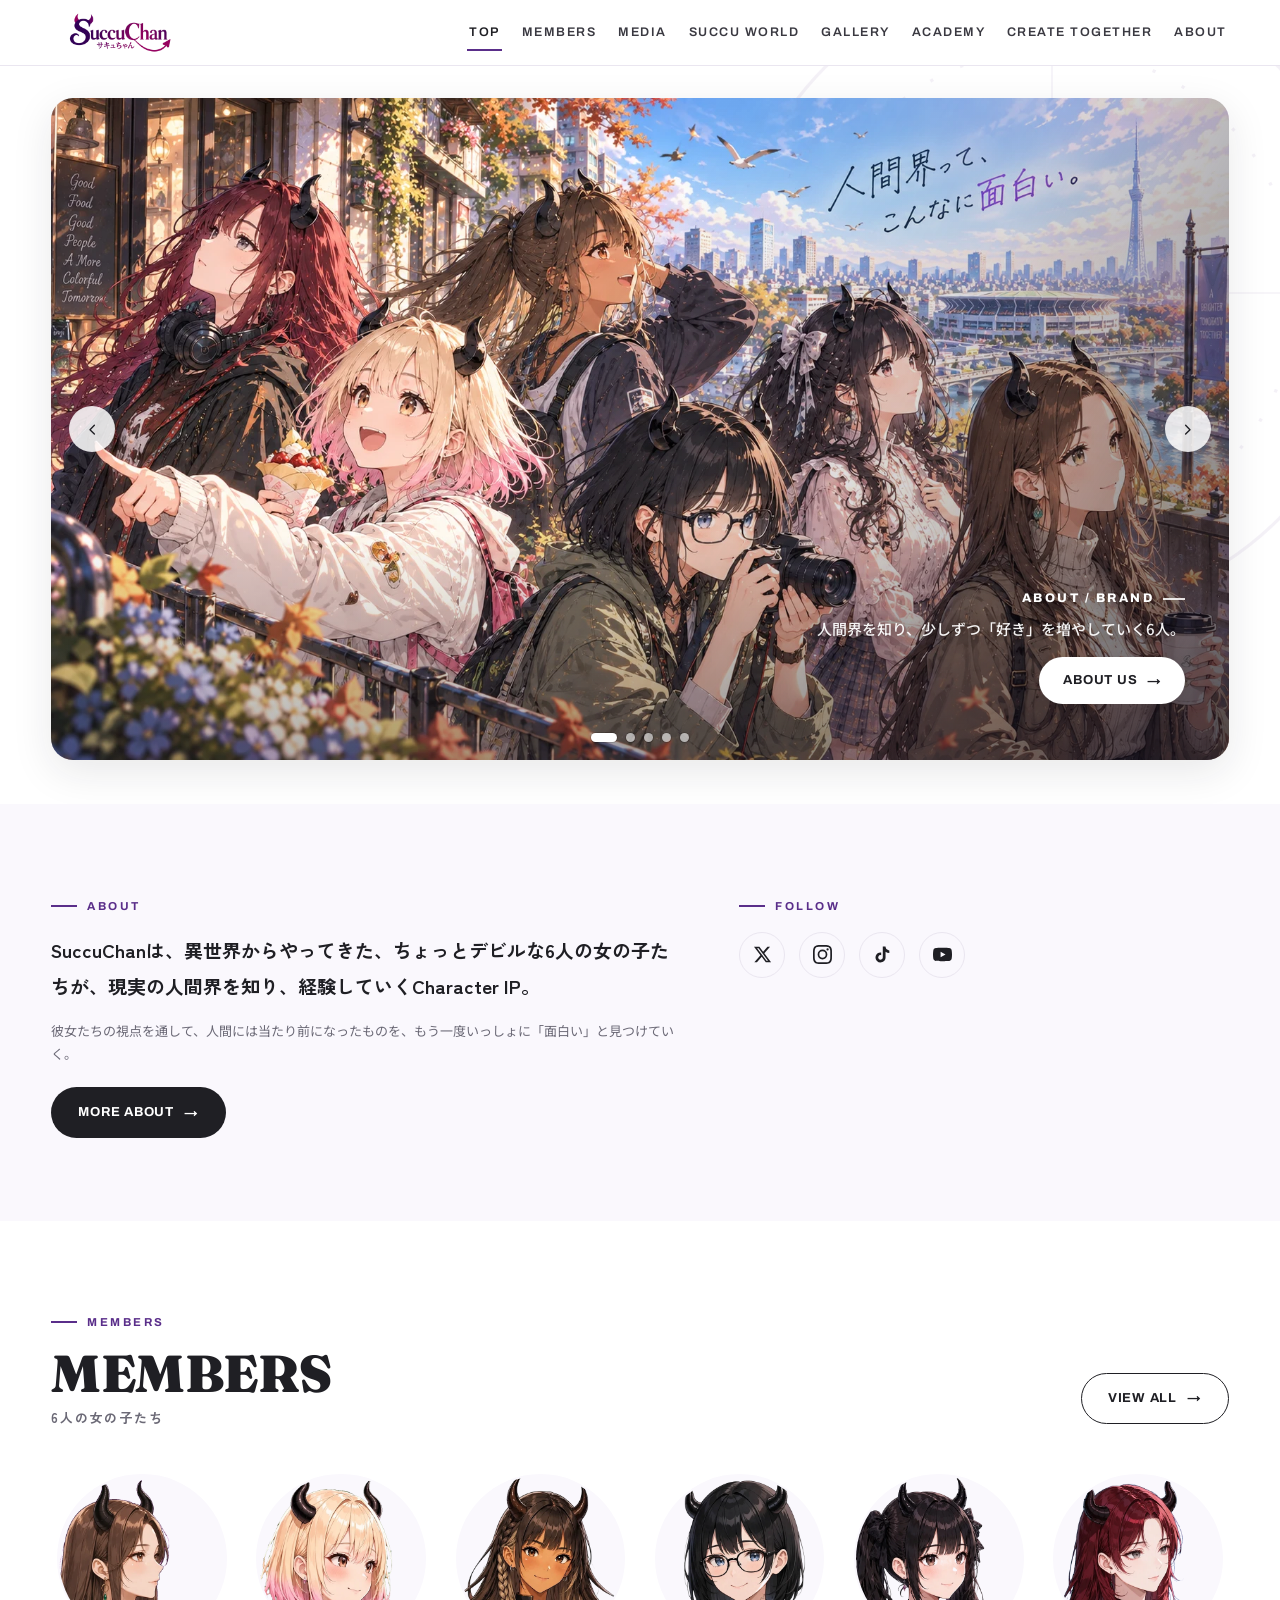
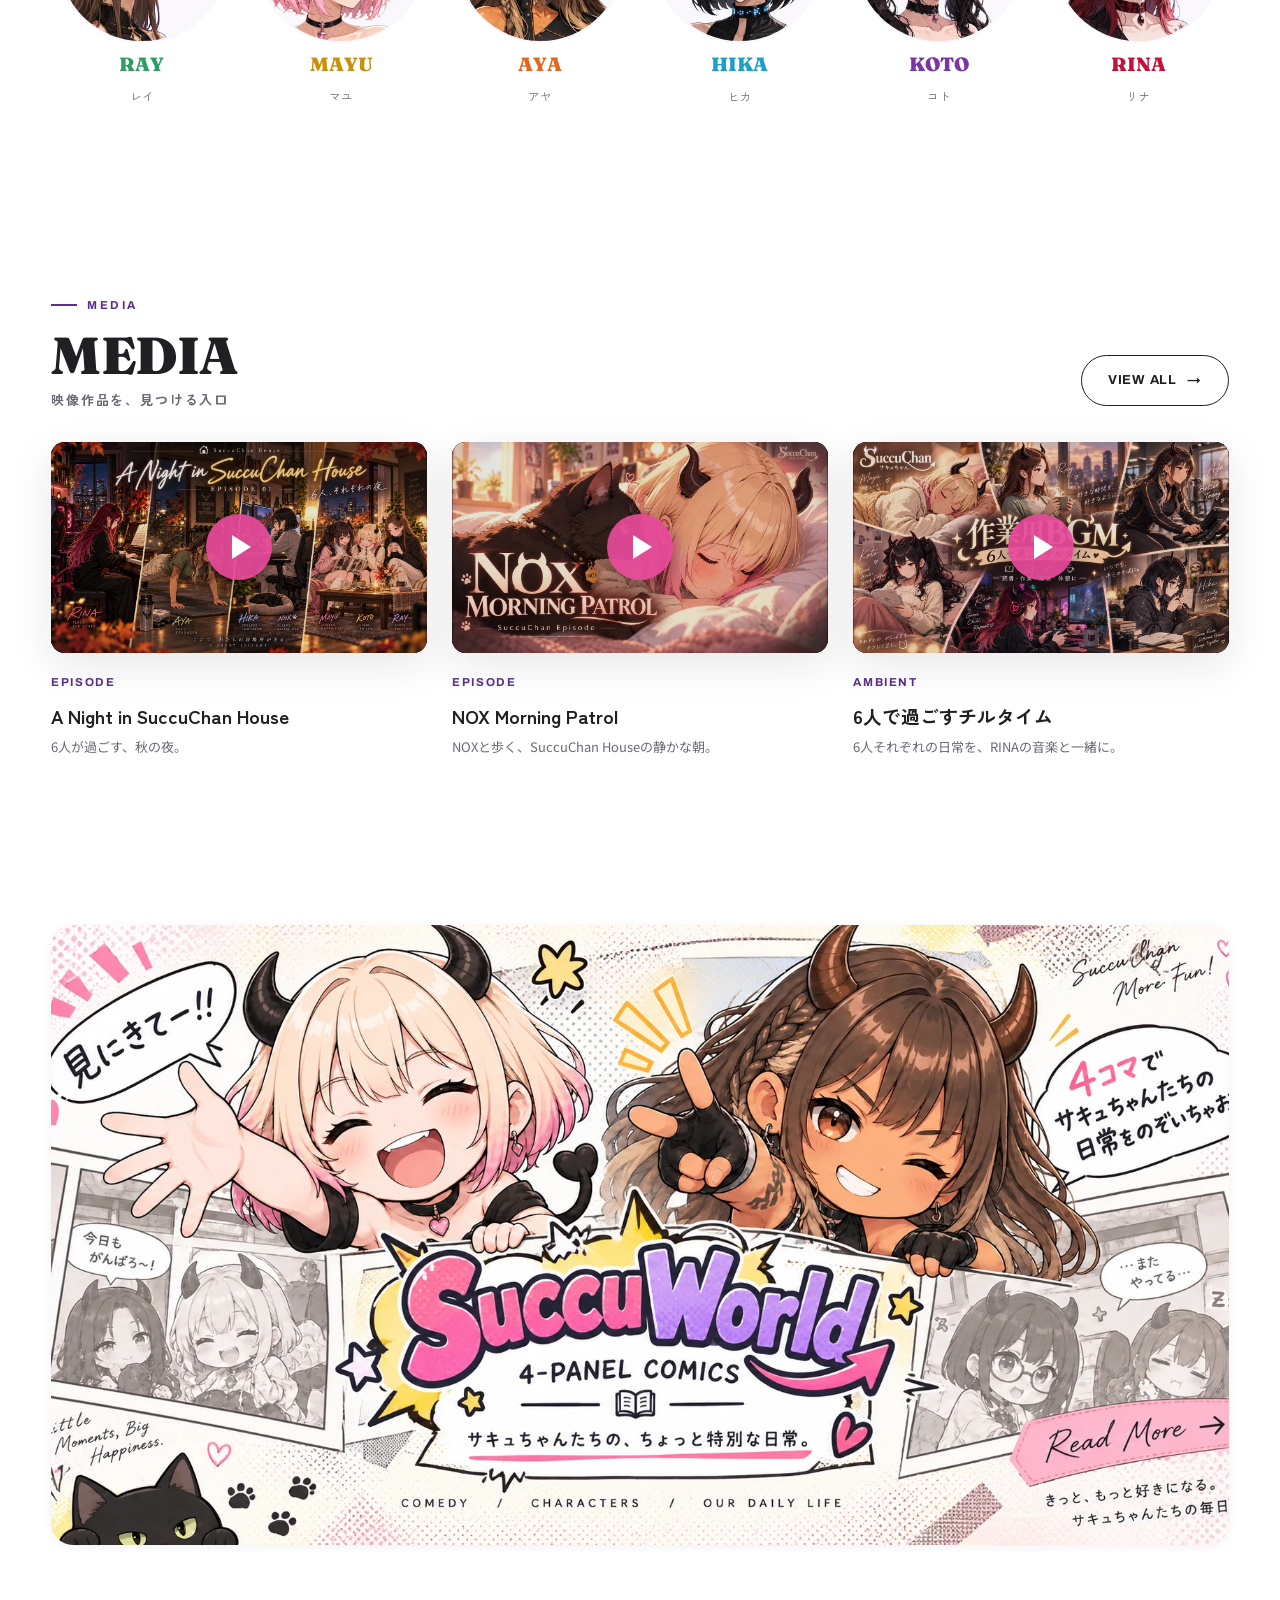
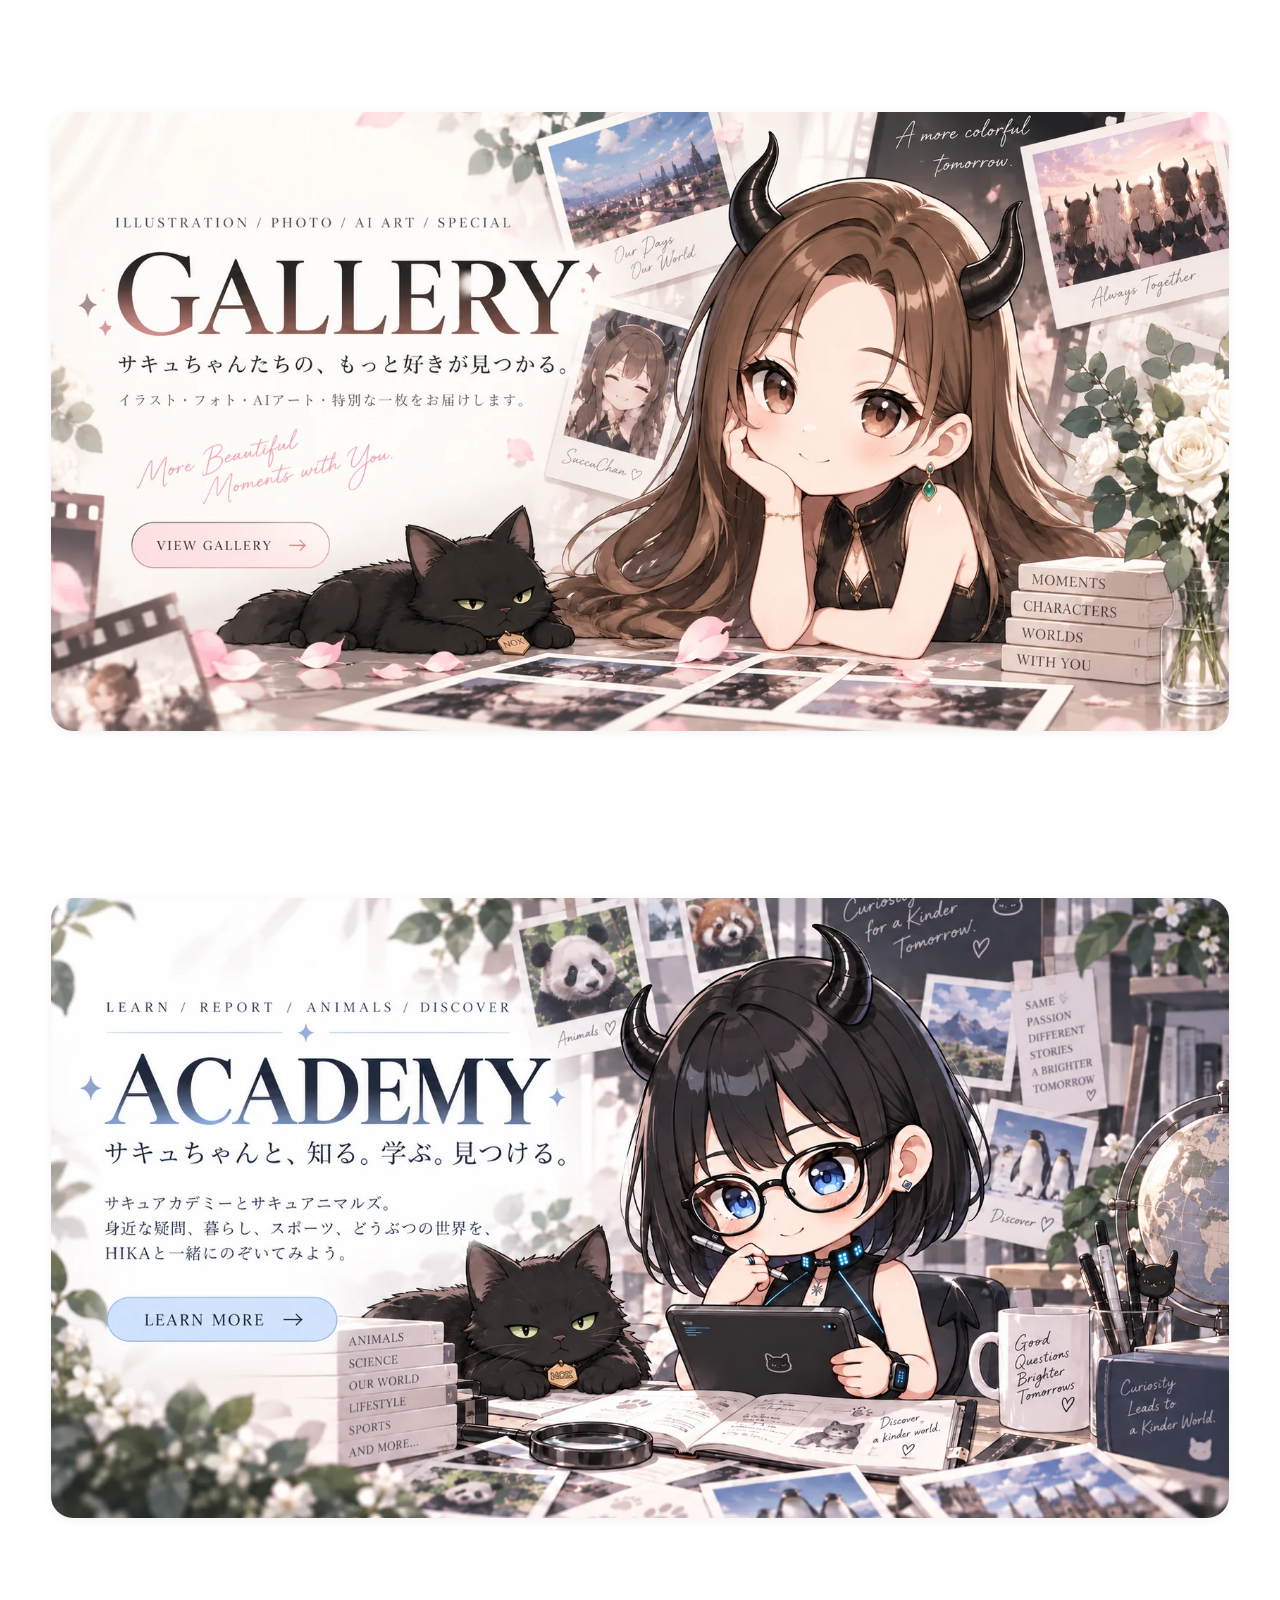
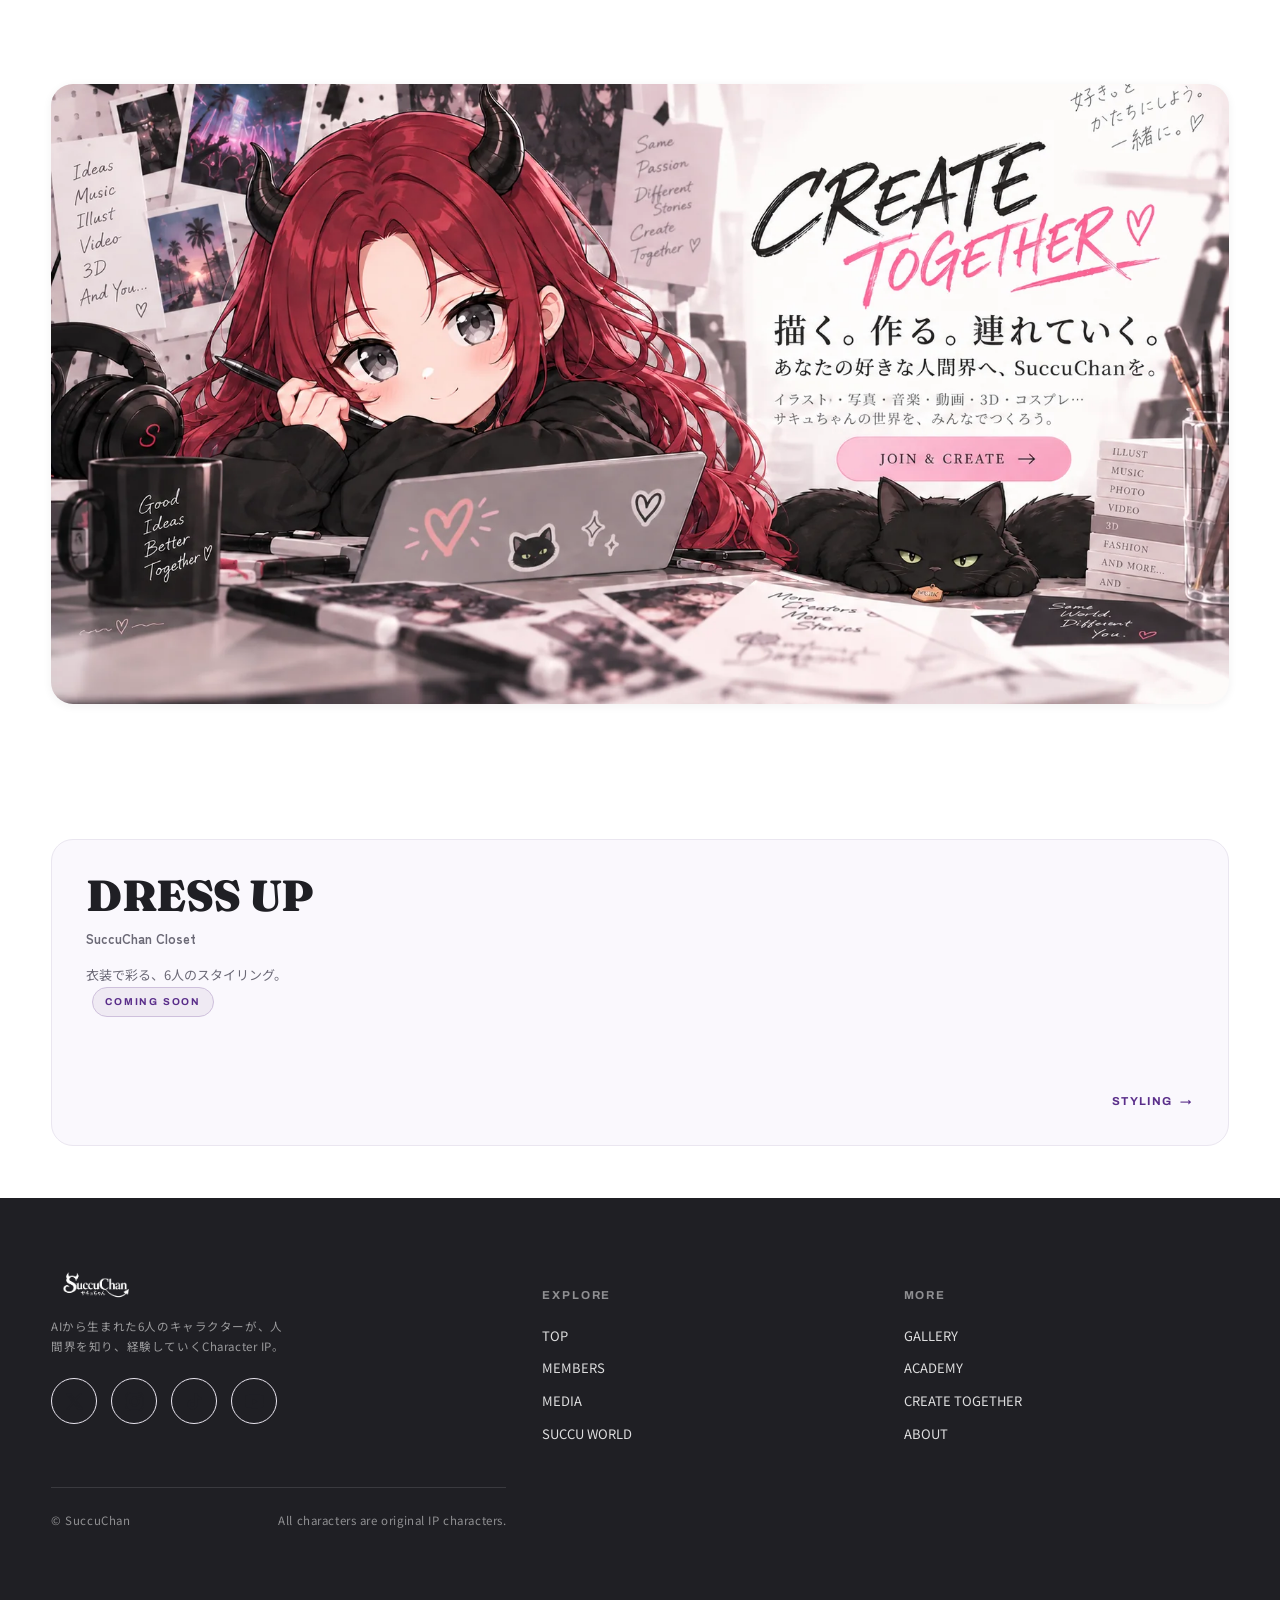
==== commit e085a3d8: "MEDIA: add "A Night in SuccuChan House" to Hero, HOME media, MEDIA page New video (youtu.be/Ht3W_H-j" ====
--- a/index.html
+++ b/index.html
@@ -16,11 +16,11 @@
 <link rel="preconnect" href="https://fonts.gstatic.com" crossorigin>
 <link href="https://fonts.googleapis.com/css2?family=Fraunces:opsz,wght@9..144,400;9..144,600;9..144,900&family=Archivo:wght@500;600;700;800&family=Zen+Kaku+Gothic+New:wght@500;700;900&family=Noto+Sans+JP:wght@400;500;700&family=Parisienne&display=swap" rel="stylesheet">
 <link rel="preload" as="image" href="assets/webp/hero-keyvisual.webp" fetchpriority="high">
-<link rel="stylesheet" href="assets/css/tokens.css?v=20260917b">
-<link rel="stylesheet" href="assets/css/site.css?v=20260917b">
-<script defer src="assets/js/site.js?v=20260917b"></script>
-<script defer src="assets/js/members.js?v=20260917b"></script>
-<script defer src="assets/js/hero.js?v=20260917b"></script>
+<link rel="stylesheet" href="assets/css/tokens.css?v=20260921a">
+<link rel="stylesheet" href="assets/css/site.css?v=20260921a">
+<script defer src="assets/js/site.js?v=20260921a"></script>
+<script defer src="assets/js/members.js?v=20260921a"></script>
+<script defer src="assets/js/hero.js?v=20260921a"></script>
 </head>
 <body>
 <main class="page home">
@@ -81,6 +81,15 @@
         <a class="btn btn--ghost" href="media.html">VIEW ALL <span class="arw">→</span></a>
       </div>
       <div class="home-media">
+        <div class="mwork">
+          <div class="yt-embed" data-orient="horizontal">
+            <button class="yt-facade" data-id="Ht3W_H-jWJY" aria-label="A Night in SuccuChan House を再生">
+              <img class="yt-thumb" src="assets/webp/media/a-night-in-succuchan-house.webp" alt="A Night in SuccuChan House サムネイル" loading="lazy" decoding="async">
+              <span class="yt-play" aria-hidden="true"></span>
+            </button>
+          </div>
+          <div class="mwork-cap"><span class="cat">EPISODE</span><h3>A Night in SuccuChan House</h3><p>6人が過ごす、秋の夜。</p></div>
+        </div>
         <div class="mwork">
           <div class="yt-embed" data-orient="horizontal">
             <button class="yt-facade" data-id="4zqkDEjoobo" aria-label="NOX Morning Patrol を再生">
--- a/assets/css/site.css
+++ b/assets/css/site.css
@@ -532,7 +532,10 @@
    HOME · ABOUT/FOLLOW alignment + MEDIA lite-embed grid
    ============================================================ */
 #about .about-strip{align-items:start}
-.home-media{display:grid;grid-template-columns:repeat(2,1fr);gap:clamp(16px,2.4vw,30px)}
+.home-media{display:grid;grid-template-columns:repeat(3,1fr);gap:clamp(16px,2vw,26px)}
+@media (max-width:900px){
+  .home-media{grid-template-columns:repeat(2,1fr)}
+}
 @media (max-width:680px){
   .home-media{grid-template-columns:1fr;max-width:460px;margin-inline:auto}
 }
@@ -767,3 +770,31 @@
   .home .sect{padding-block:clamp(36px,7vw,52px)}
   .home .sect--tight{padding-block:clamp(28px,5vw,40px)}
 }
+
+/* ============================================================
+   ACADEMY series visuals (SUCCU ACADEMY / SUCCU ANIMALS)
+   ============================================================ */
+.ac-series-grid{display:grid;grid-template-columns:minmax(0,1.12fr) minmax(0,0.88fr);gap:clamp(24px,4vw,56px);align-items:center}
+.ac-series-grid .ac-series{max-width:none}
+.ac-series-visual{align-self:center}
+/* SUCCU ACADEMY: 透過HIKA（カード風にしない・自然に馴染ませる） */
+.ac-visual--academy img{display:block;width:100%;height:auto}
+
+/* SUCCU ANIMALS: 透過フレーム化したテンプレートを最前面に、実写写真を各フレーム背面へ。
+   フレームの回転・角丸・縁はテンプレ側の透過穴が担うため、写真は矩形配置のみでOK。
+   写真の差し替えは HTML の img、位置微調整は .photo-0x の%だけで完結。 */
+.animals-visual{position:relative;width:100%;line-height:0}
+.animals-template{display:block;width:100%;height:auto;position:relative;z-index:2;pointer-events:none}
+.animal-photo{position:absolute;z-index:1;overflow:hidden;line-height:0}
+.animal-photo img{width:100%;height:100%;object-fit:cover;object-position:center;display:block}
+/* 各フレームの矩形（テンプレ=3:2に対する%。checker透過領域から自動検出＋0.5%外側マージン） */
+.photo-01{left:27.1%;top:0.3%;width:30.7%;height:43.9%}
+.photo-02{left:57.8%;top:6.1%;width:22.9%;height:38.9%}
+.photo-03{left:2.9%;top:41.7%;width:24.4%;height:30.3%}
+.photo-04{left:26.6%;top:52.2%;width:21.1%;height:23.7%}
+.photo-05{left:47.4%;top:49.5%;width:21.3%;height:28.0%}
+
+@media (max-width:820px){
+  .ac-series-grid{grid-template-columns:1fr;gap:clamp(20px,5vw,34px)}
+  .ac-series-visual{width:100%;max-width:540px;margin-inline:auto}
+}
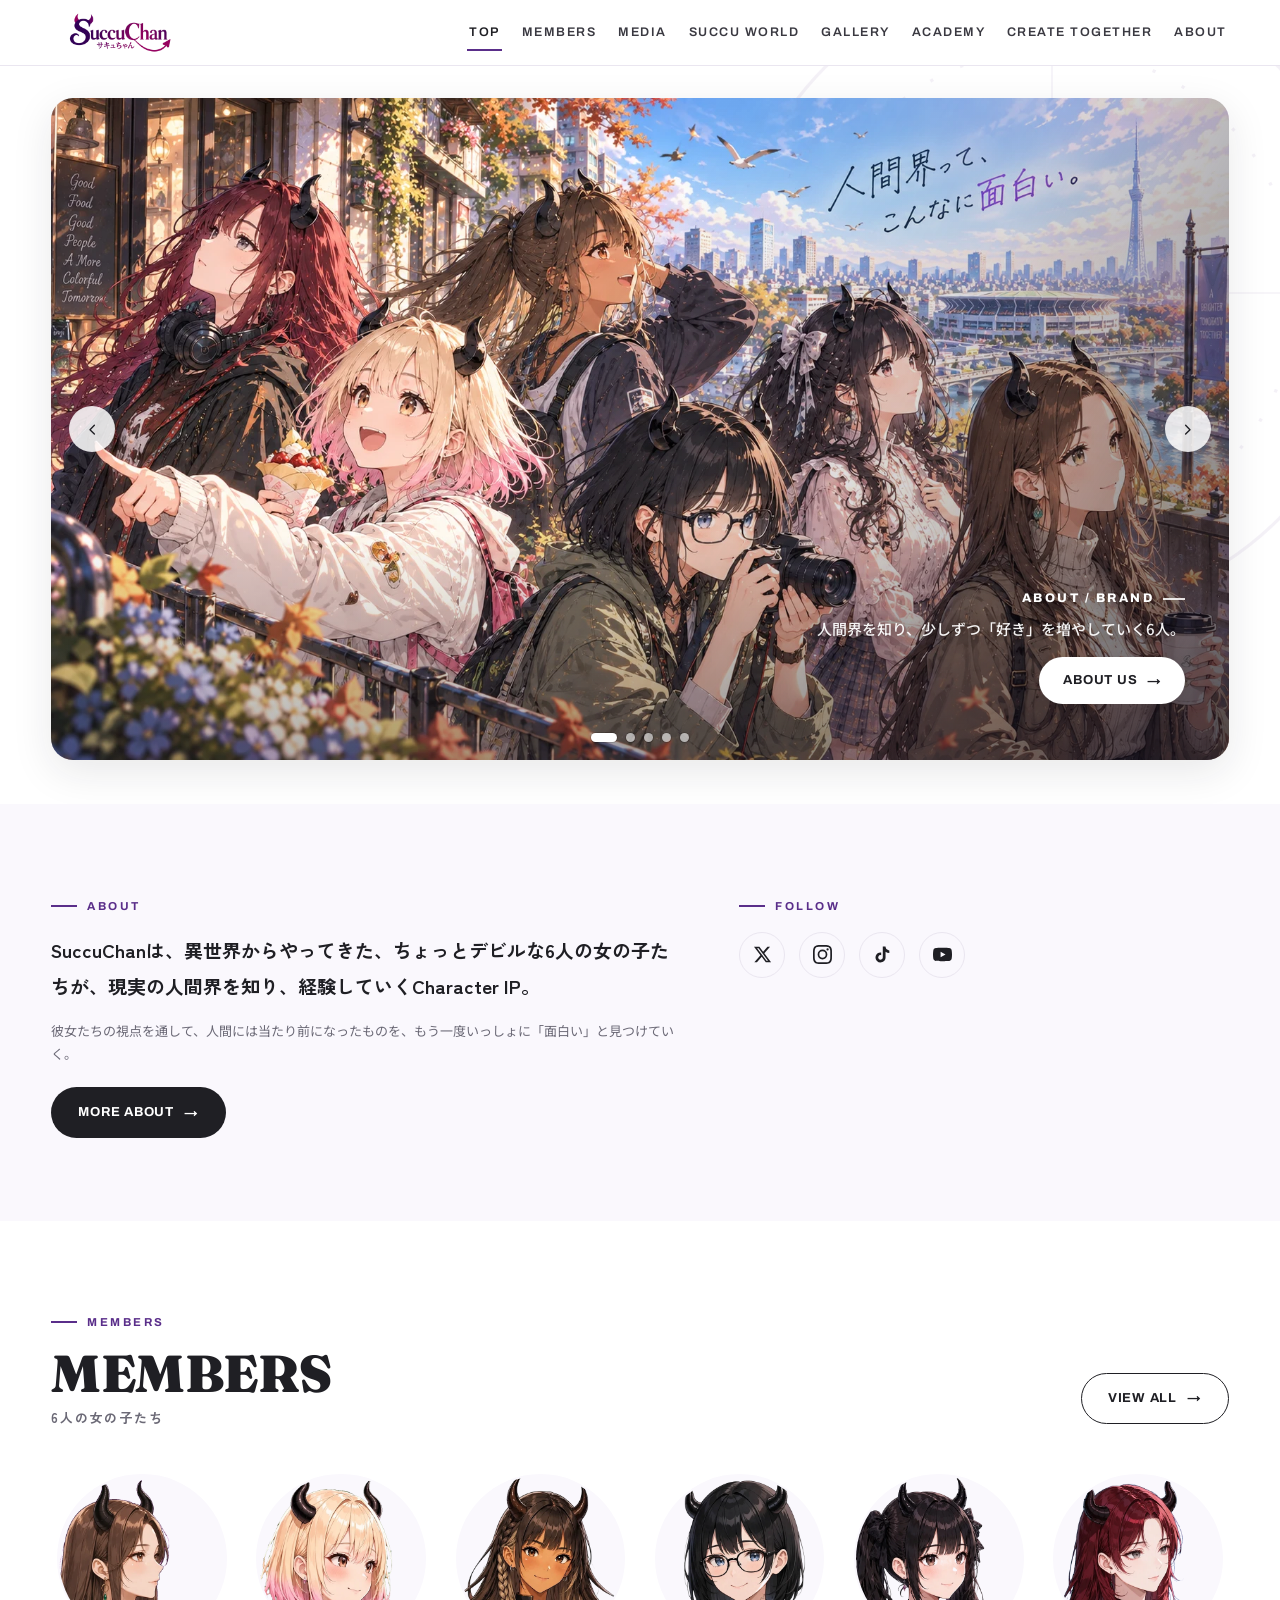
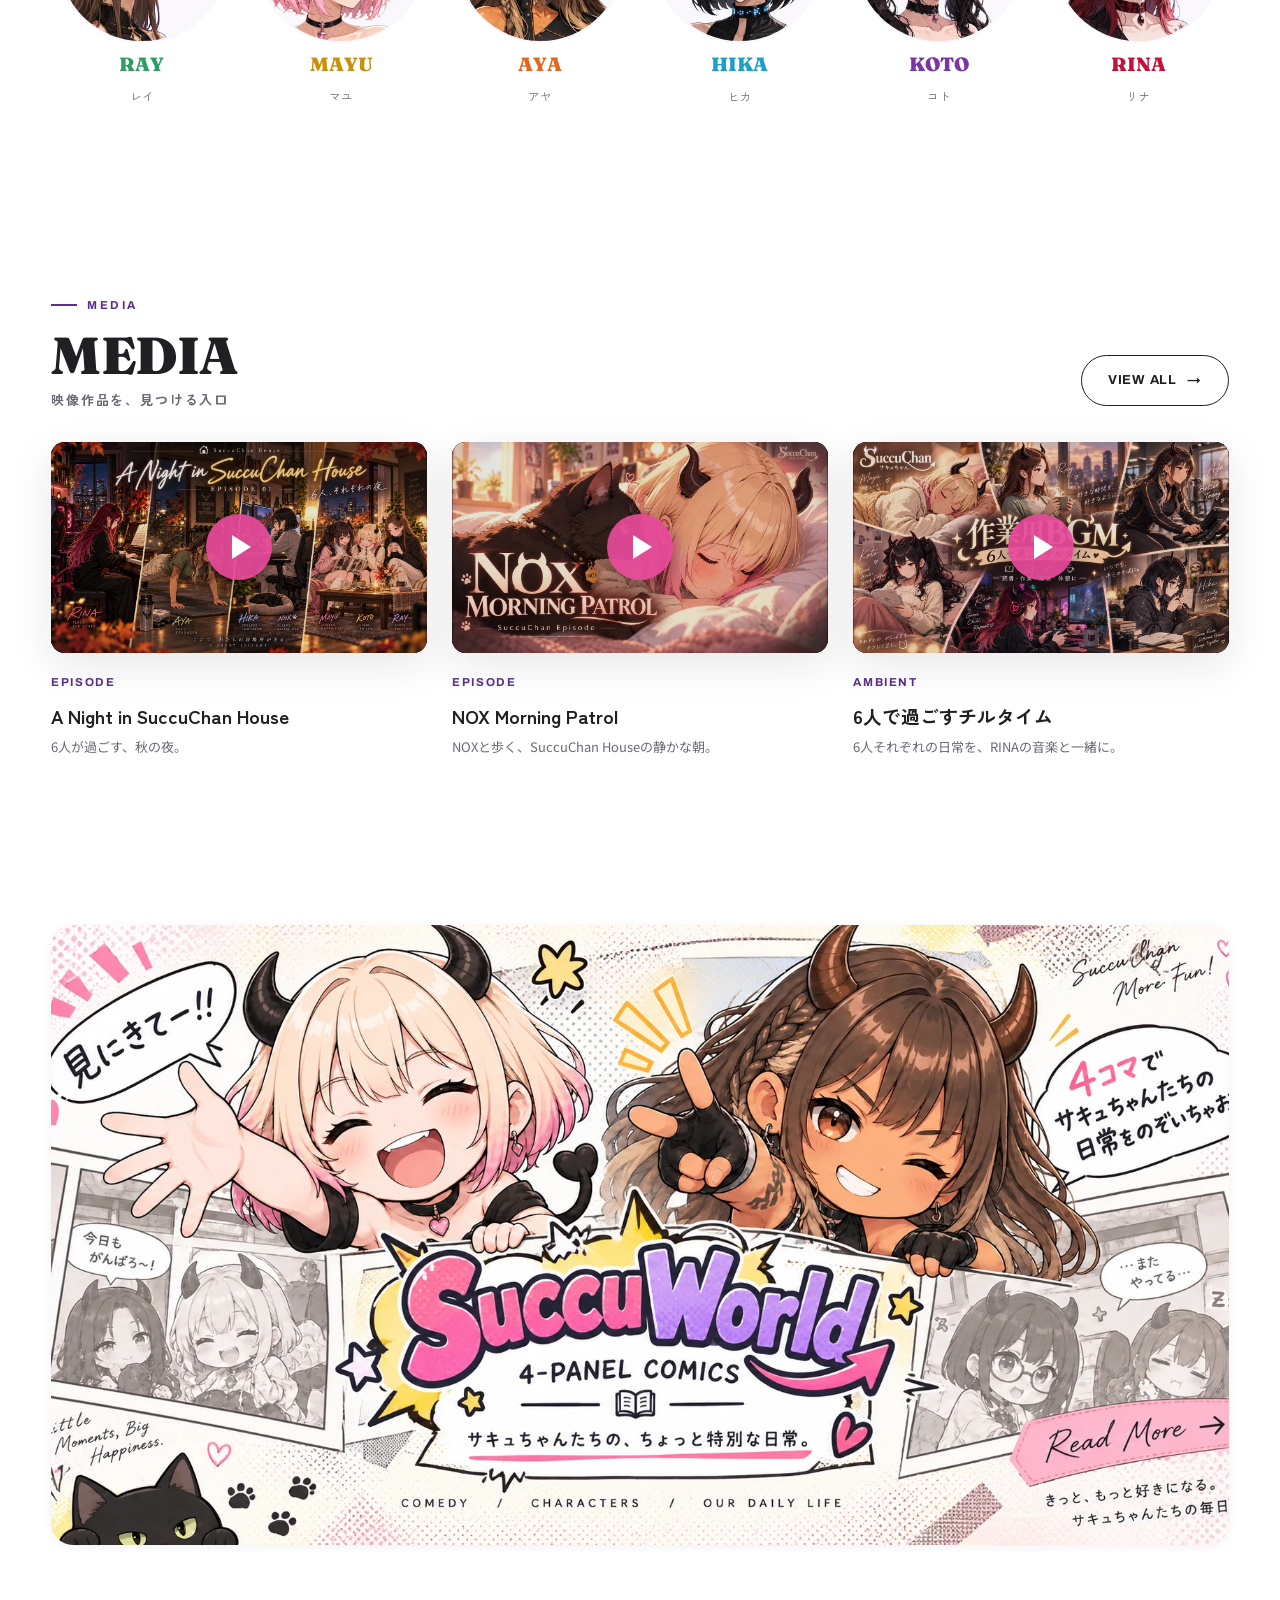
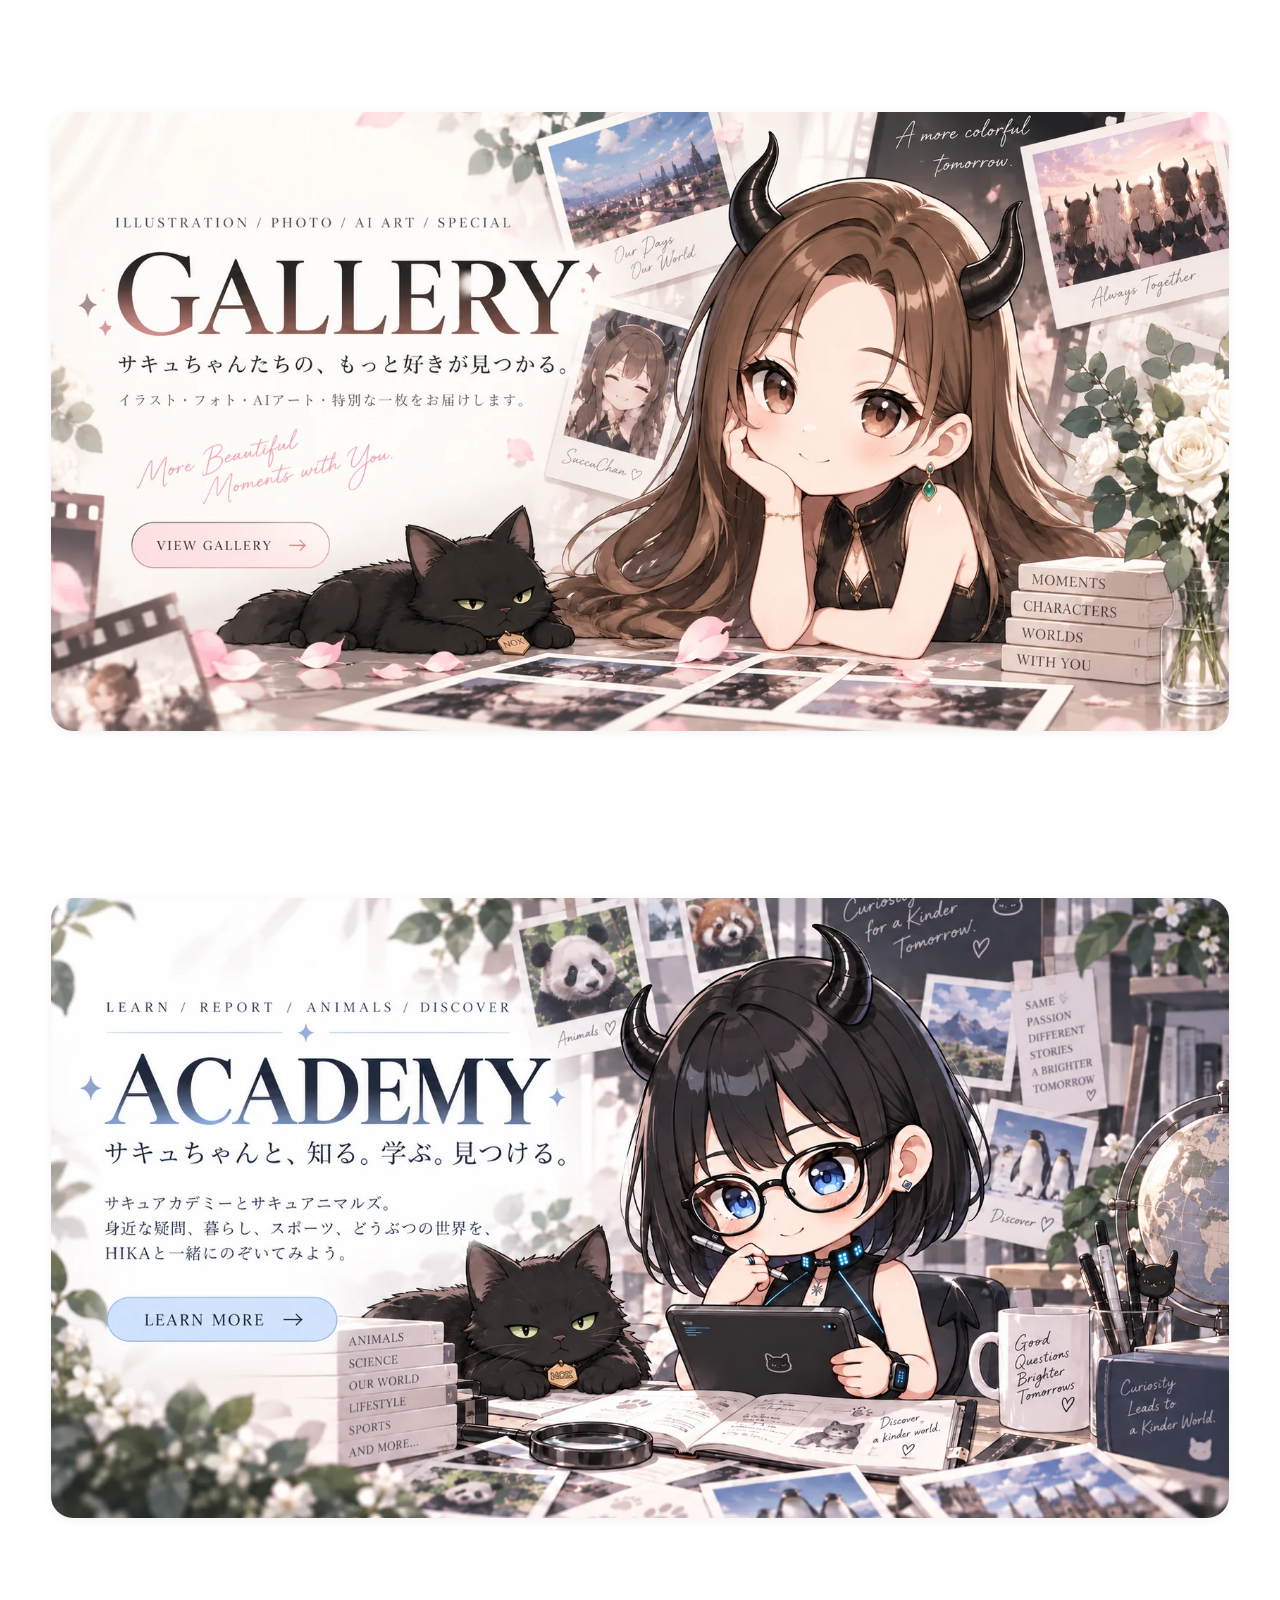
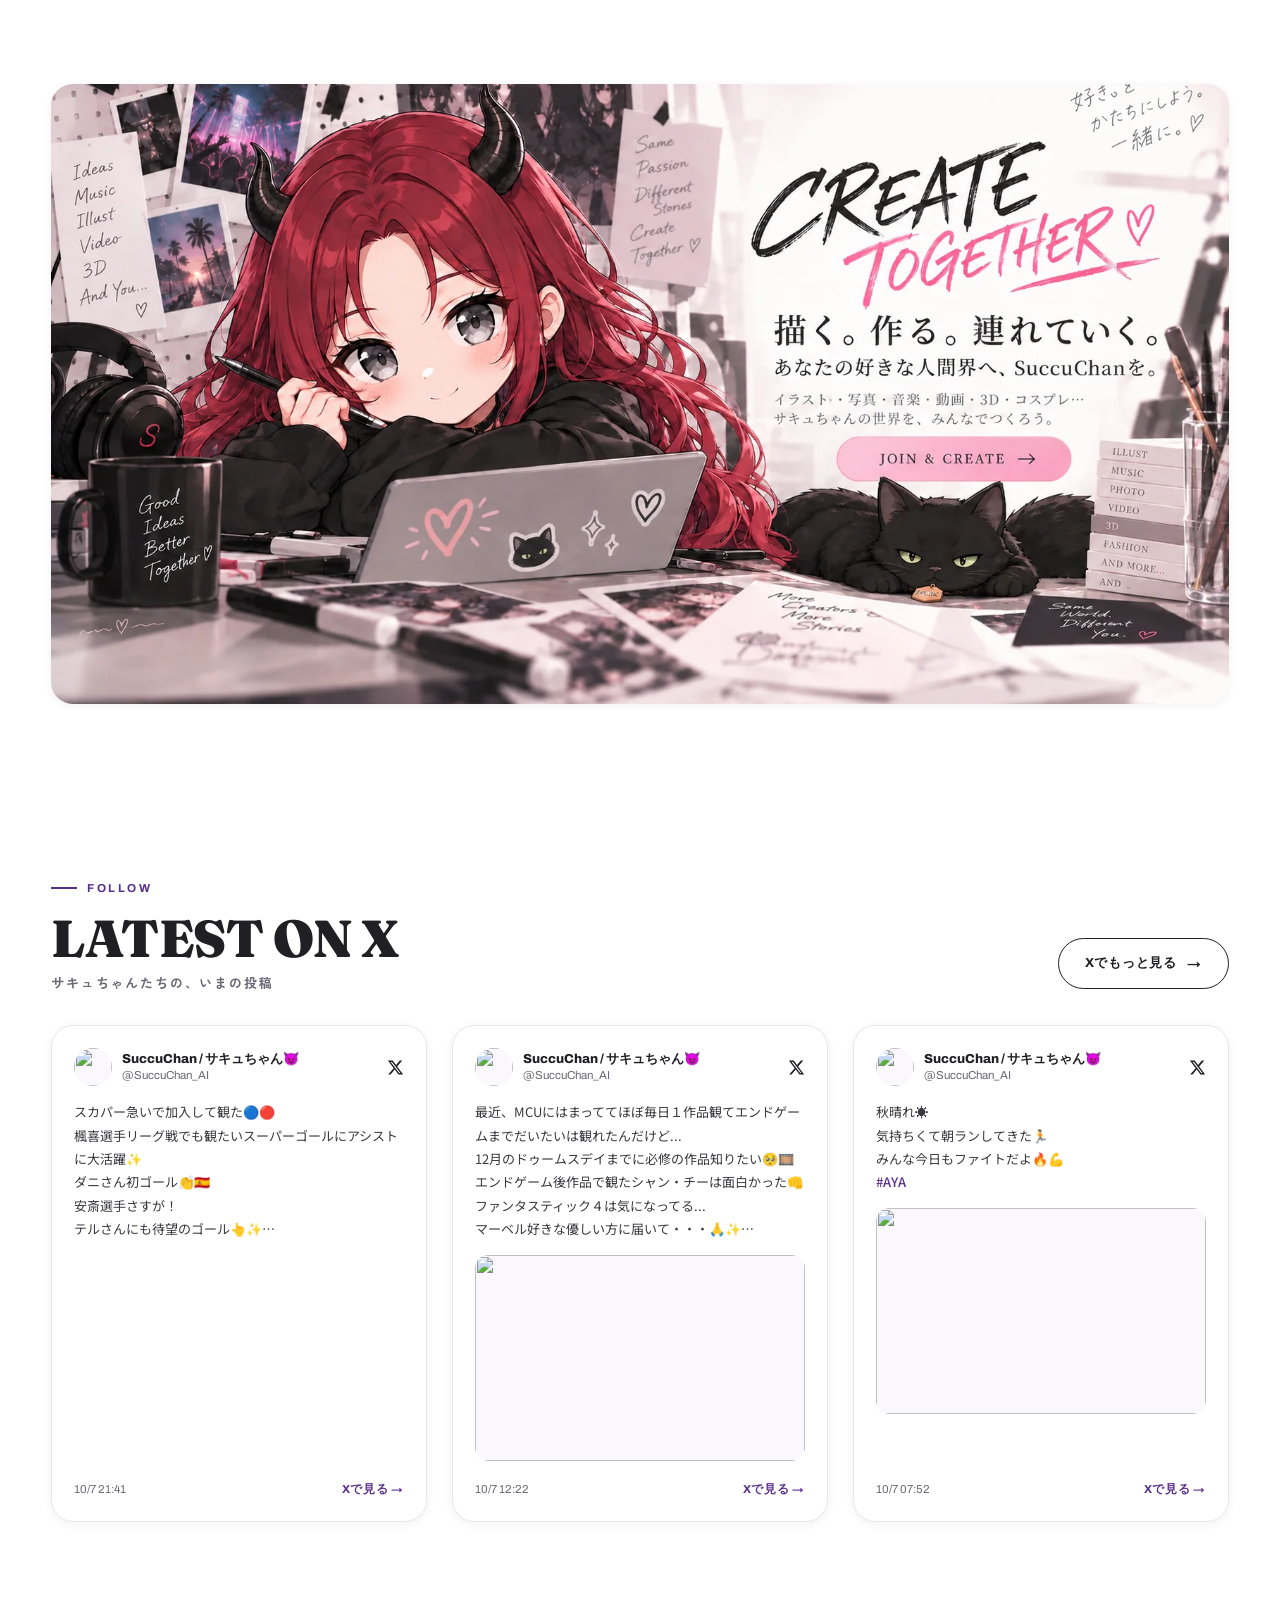
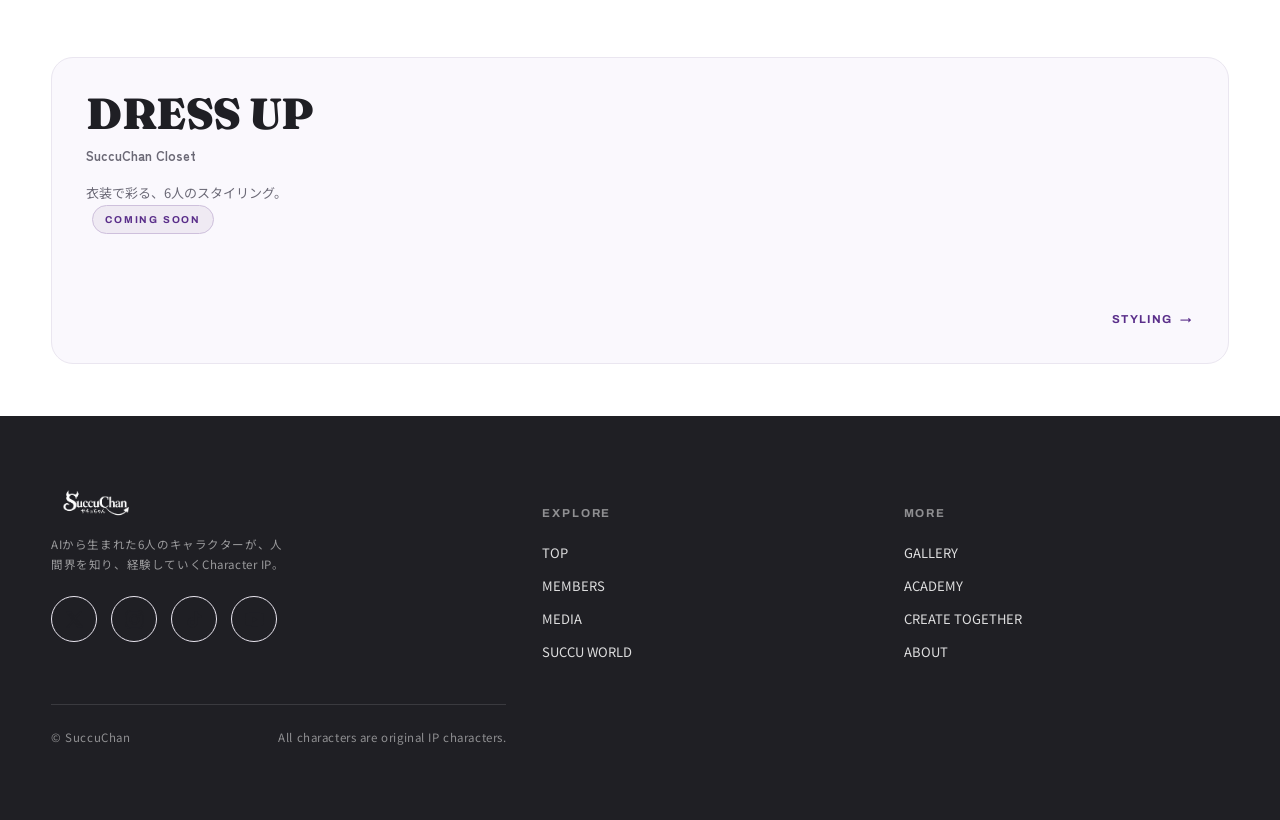
==== commit 5d8976ea: "LATEST ON X: render latest posts as own cards (no X widget) The X embed script was not rendering for" ====
--- a/index.html
+++ b/index.html
@@ -16,11 +16,12 @@
 <link rel="preconnect" href="https://fonts.gstatic.com" crossorigin>
 <link href="https://fonts.googleapis.com/css2?family=Fraunces:opsz,wght@9..144,400;9..144,600;9..144,900&family=Archivo:wght@500;600;700;800&family=Zen+Kaku+Gothic+New:wght@500;700;900&family=Noto+Sans+JP:wght@400;500;700&family=Parisienne&display=swap" rel="stylesheet">
 <link rel="preload" as="image" href="assets/webp/hero-keyvisual.webp" fetchpriority="high">
-<link rel="stylesheet" href="assets/css/tokens.css?v=20260921a">
-<link rel="stylesheet" href="assets/css/site.css?v=20260921a">
-<script defer src="assets/js/site.js?v=20260921a"></script>
-<script defer src="assets/js/members.js?v=20260921a"></script>
-<script defer src="assets/js/hero.js?v=20260921a"></script>
+<link rel="stylesheet" href="assets/css/tokens.css?v=20261007b">
+<link rel="stylesheet" href="assets/css/site.css?v=20261007b">
+<script defer src="assets/js/site.js?v=20261007b"></script>
+<script defer src="assets/js/members.js?v=20261007b"></script>
+<script defer src="assets/js/hero.js?v=20261007b"></script>
+<script defer src="assets/js/xposts.js?v=20261007b"></script>
 </head>
 <body>
 <main class="page home">
@@ -145,6 +146,20 @@
       <a class="home-banner" href="fan-creation.html" aria-label="CREATE TOGETHER へ">
         <img src="assets/webp/banners/create-together.webp" alt="CREATE TOGETHER — 描く。作る。連れていく。あなたの好きな人間界へ、SuccuChanを。" loading="lazy" decoding="async">
       </a>
+    </div>
+  </section>
+
+  <!-- LATEST ON X (手動で選んだポスト最大3件。x-posts.json が空なら非表示) -->
+  <section class="sect" id="x-latest" data-xposts hidden>
+    <div class="container">
+      <div class="sect-head">
+        <div>
+          <span class="eyebrow">Follow</span>
+          <h2 class="sect-title" style="margin-top:14px">LATEST ON X<span class="jp">サキュちゃんたちの、いまの投稿</span></h2>
+        </div>
+        <a class="btn btn--ghost" data-xposts-more href="https://x.com/SuccuChan_AI" target="_blank" rel="noopener">Xでもっと見る <span class="arw">→</span></a>
+      </div>
+      <div class="x-posts" data-xposts-grid></div>
     </div>
   </section>
 
--- a/assets/css/site.css
+++ b/assets/css/site.css
@@ -213,9 +213,11 @@
 .d-cat b{color:var(--mc);font-weight:800}
 .d-cat .d-cat-sep{color:var(--ink-35);font-weight:400;margin:0 2px}
 .d-profile{color:var(--ink-80);font-size:clamp(14px,1.5vw,16px);line-height:2.05;margin-top:22px;max-width:42ch}
-.d-info-row{display:flex;gap:36px;margin-top:26px}
+.d-info-row{display:flex;flex-wrap:wrap;gap:20px 36px;margin-top:26px}
 .d-info-row .k{font-family:var(--font-en);font-weight:700;letter-spacing:.1em;color:var(--ink-35);font-size:var(--fs-xs);text-transform:uppercase;display:block;margin-bottom:3px}
 .d-info-row .v{font-family:var(--font-jp-head);font-weight:800;font-size:clamp(16px,1.7vw,19px);color:var(--ink)}
+/* MBTI: Height/Birthday と同格のプロフィール項目として自然に。診断カード化しない */
+.d-mbti .v .mbti-name{display:block;font-family:var(--font-jp);font-weight:500;font-size:var(--fs-xs);color:var(--ink-55);letter-spacing:.02em;margin-top:3px;line-height:1.3}
 .d-likes{margin-top:22px;display:flex;flex-wrap:wrap;gap:9px}
 .d-likes li{font-size:var(--fs-sm);font-weight:500;font-family:var(--font-jp);padding:7px 15px;border-radius:var(--r-pill);border:1.5px solid var(--accent-line);color:var(--mc);background:var(--accent-soft)}
 
@@ -798,3 +800,55 @@
   .ac-series-grid{grid-template-columns:1fr;gap:clamp(20px,5vw,34px)}
   .ac-series-visual{width:100%;max-width:540px;margin-inline:auto}
 }
+
+/* ============================================================
+   HERO · CREATE TOGETHER slide — pencil-sketch RINA on a sketchbook page
+   背景をスケッチの紙色に合わせ、画像は無加工のまま縁をマスクでふんわり溶かす
+   ============================================================ */
+.hs--illust{background:#efedea}
+.hs--illust::after{background:linear-gradient(90deg,rgba(239,237,234,.97) 0%,rgba(239,237,234,.75) 34%,rgba(239,237,234,0) 52%)}
+.hs-illust{position:absolute;z-index:0;top:0;right:5%;height:108%;aspect-ratio:1145/1374;pointer-events:none}
+.hs-illust img{display:block;width:100%;height:100%;object-fit:contain;
+  /* 左右と下の縁を紙になじませる（左は長め＝コピー側へ溶ける） */
+  -webkit-mask-image:linear-gradient(to right,transparent 0,#000 30%,#000 84%,transparent 100%),linear-gradient(to top,transparent 0,#000 16%);
+  -webkit-mask-composite:source-in;
+          mask-image:linear-gradient(to right,transparent 0,#000 30%,#000 84%,transparent 100%),linear-gradient(to top,transparent 0,#000 16%);
+          mask-composite:intersect;
+  transition:transform .8s var(--ease)}
+.hs--illust:hover .hs-illust img{transform:scale(1.02)}
+.hs--illust .hs-sub{max-width:34ch}
+@media (max-width:680px){
+  .hs--illust::after{background:linear-gradient(to top,rgba(239,237,234,.98) 0%,rgba(239,237,234,.93) 46%,rgba(239,237,234,0) 66%)}
+  .hs-illust{right:-10%;height:64%}
+}
+/* ============================================================
+   HOME · LATEST ON X — latest posts as the site's own cards
+   (data: assets/data/x-posts.json / no X widget script)
+   ============================================================ */
+.x-posts{display:grid;grid-template-columns:repeat(3,minmax(0,1fr));gap:clamp(16px,2vw,26px);align-items:stretch}
+.x-card{display:flex;flex-direction:column;gap:14px;min-width:0;padding:clamp(18px,1.8vw,22px);background:#fff;
+  border:1px solid var(--hairline);border-radius:var(--r-lg);box-shadow:var(--shadow-sm);color:var(--ink);
+  transition:transform var(--dur) var(--ease),box-shadow var(--dur),border-color var(--dur)}
+.x-card:hover{transform:translateY(-3px);box-shadow:var(--shadow-md);border-color:var(--accent-line)}
+.x-card:focus-visible{outline:2px solid var(--violet);outline-offset:3px}
+.x-head{display:flex;align-items:center;gap:10px}
+.x-av{width:38px;height:38px;border-radius:50%;object-fit:cover;background:var(--mist);flex-shrink:0;display:block}
+.x-id{display:flex;flex-direction:column;min-width:0;line-height:1.3}
+.x-id b{font-family:var(--font-en);font-weight:800;font-size:var(--fs-sm)}
+.x-id span{font-family:var(--font-en);font-size:var(--fs-xs);color:var(--ink-55)}
+.x-logo{width:17px;height:17px;margin-left:auto;color:var(--ink);flex-shrink:0}
+.x-text{font-size:var(--fs-sm);line-height:1.8;color:var(--ink-80);white-space:pre-line;word-break:break-word;
+  display:-webkit-box;-webkit-line-clamp:6;-webkit-box-orient:vertical;overflow:hidden}
+.x-tag,.x-link{color:var(--violet);font-weight:500}
+.x-media{position:relative;display:block;border-radius:var(--r-md);overflow:hidden;background:var(--mist);aspect-ratio:16/10}
+.x-media img{width:100%;height:100%;object-fit:cover;object-position:center 22%;display:block}
+.x-play{position:absolute;inset:0;margin:auto;width:52px;height:52px;border-radius:50%;background:rgba(31,31,36,.7)}
+.x-play::after{content:"";position:absolute;left:21px;top:16px;border-left:15px solid #fff;border-top:10px solid transparent;border-bottom:10px solid transparent}
+.x-more{position:absolute;right:10px;bottom:10px;font-family:var(--font-en);font-weight:700;font-size:var(--fs-xs);color:#fff;
+  background:rgba(31,31,36,.65);border-radius:var(--r-pill);padding:3px 10px}
+.x-foot{margin-top:auto;display:flex;align-items:center;justify-content:space-between;gap:10px;padding-top:4px;
+  font-family:var(--font-en);font-size:var(--fs-xs);color:var(--ink-55)}
+.x-go{font-weight:700;letter-spacing:.06em;color:var(--violet)}
+@media (max-width:900px){
+  .x-posts{grid-template-columns:1fr;max-width:560px;margin-inline:auto}
+}
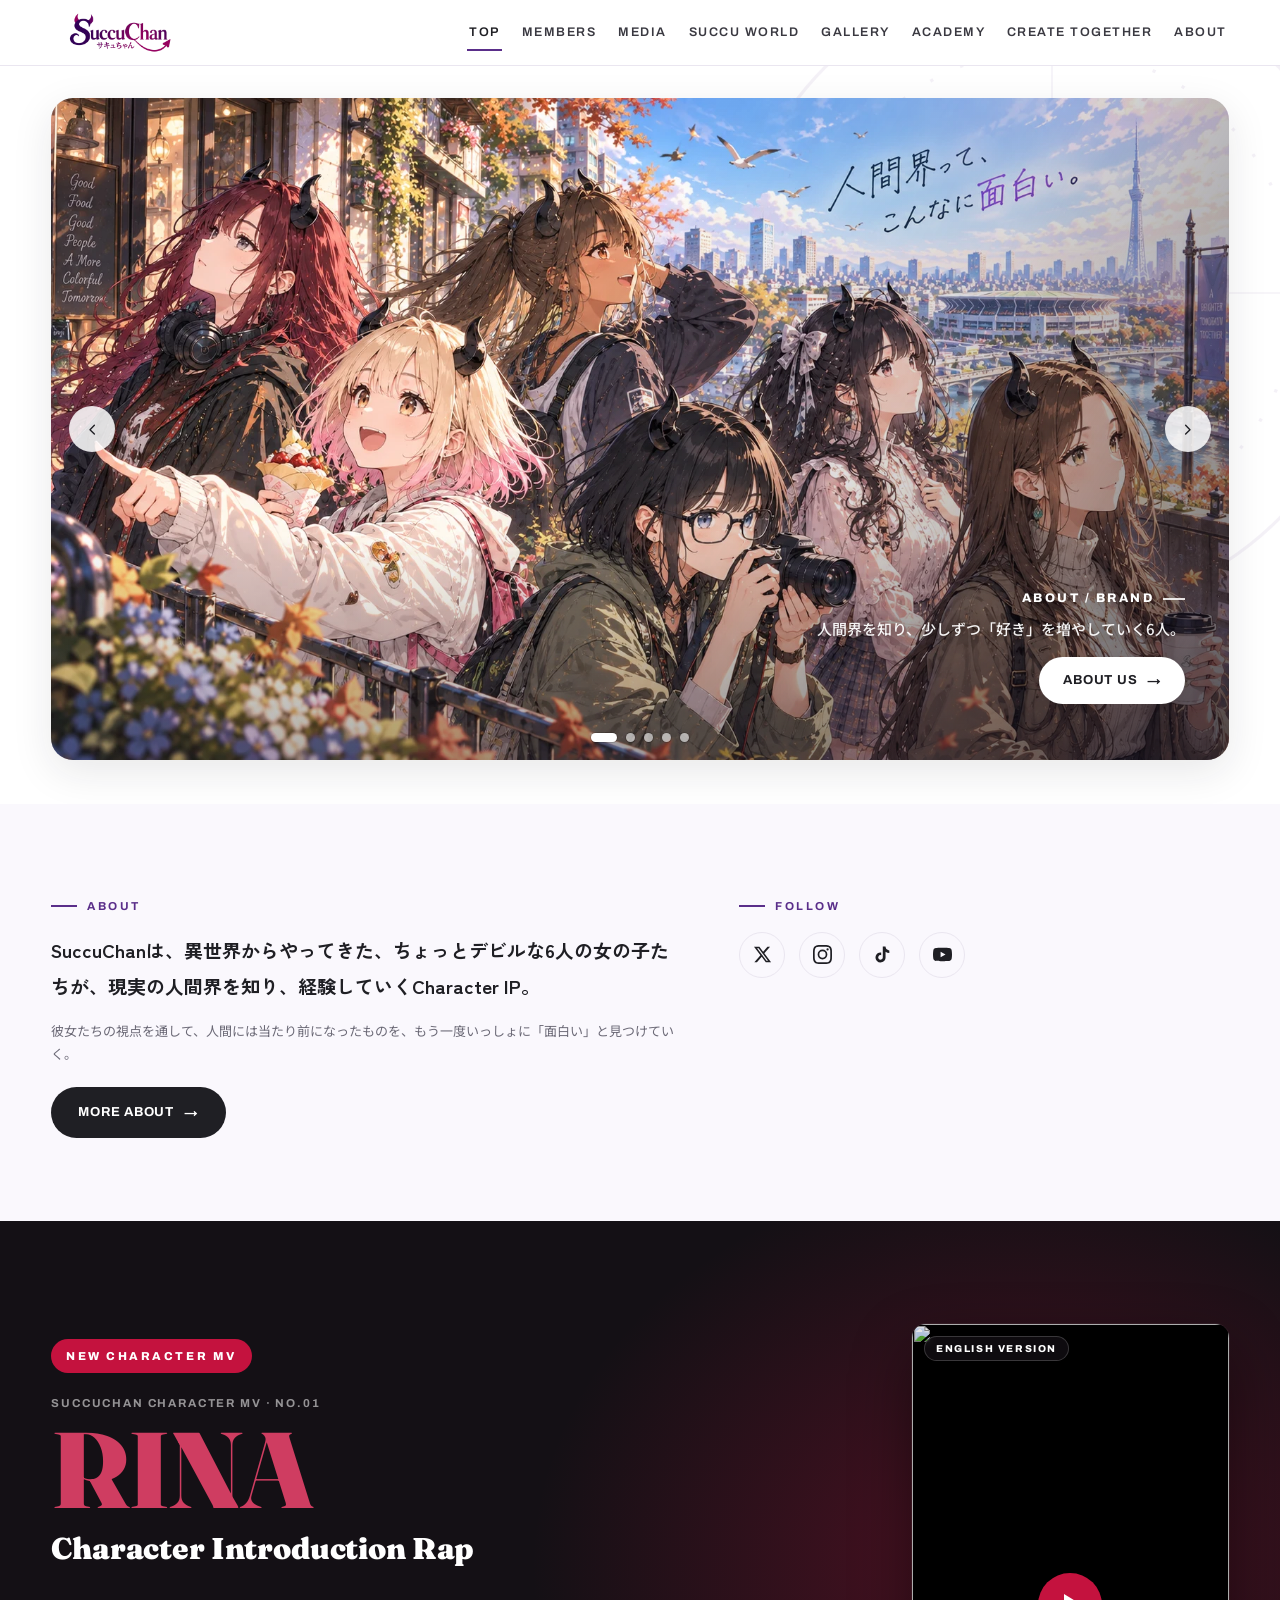
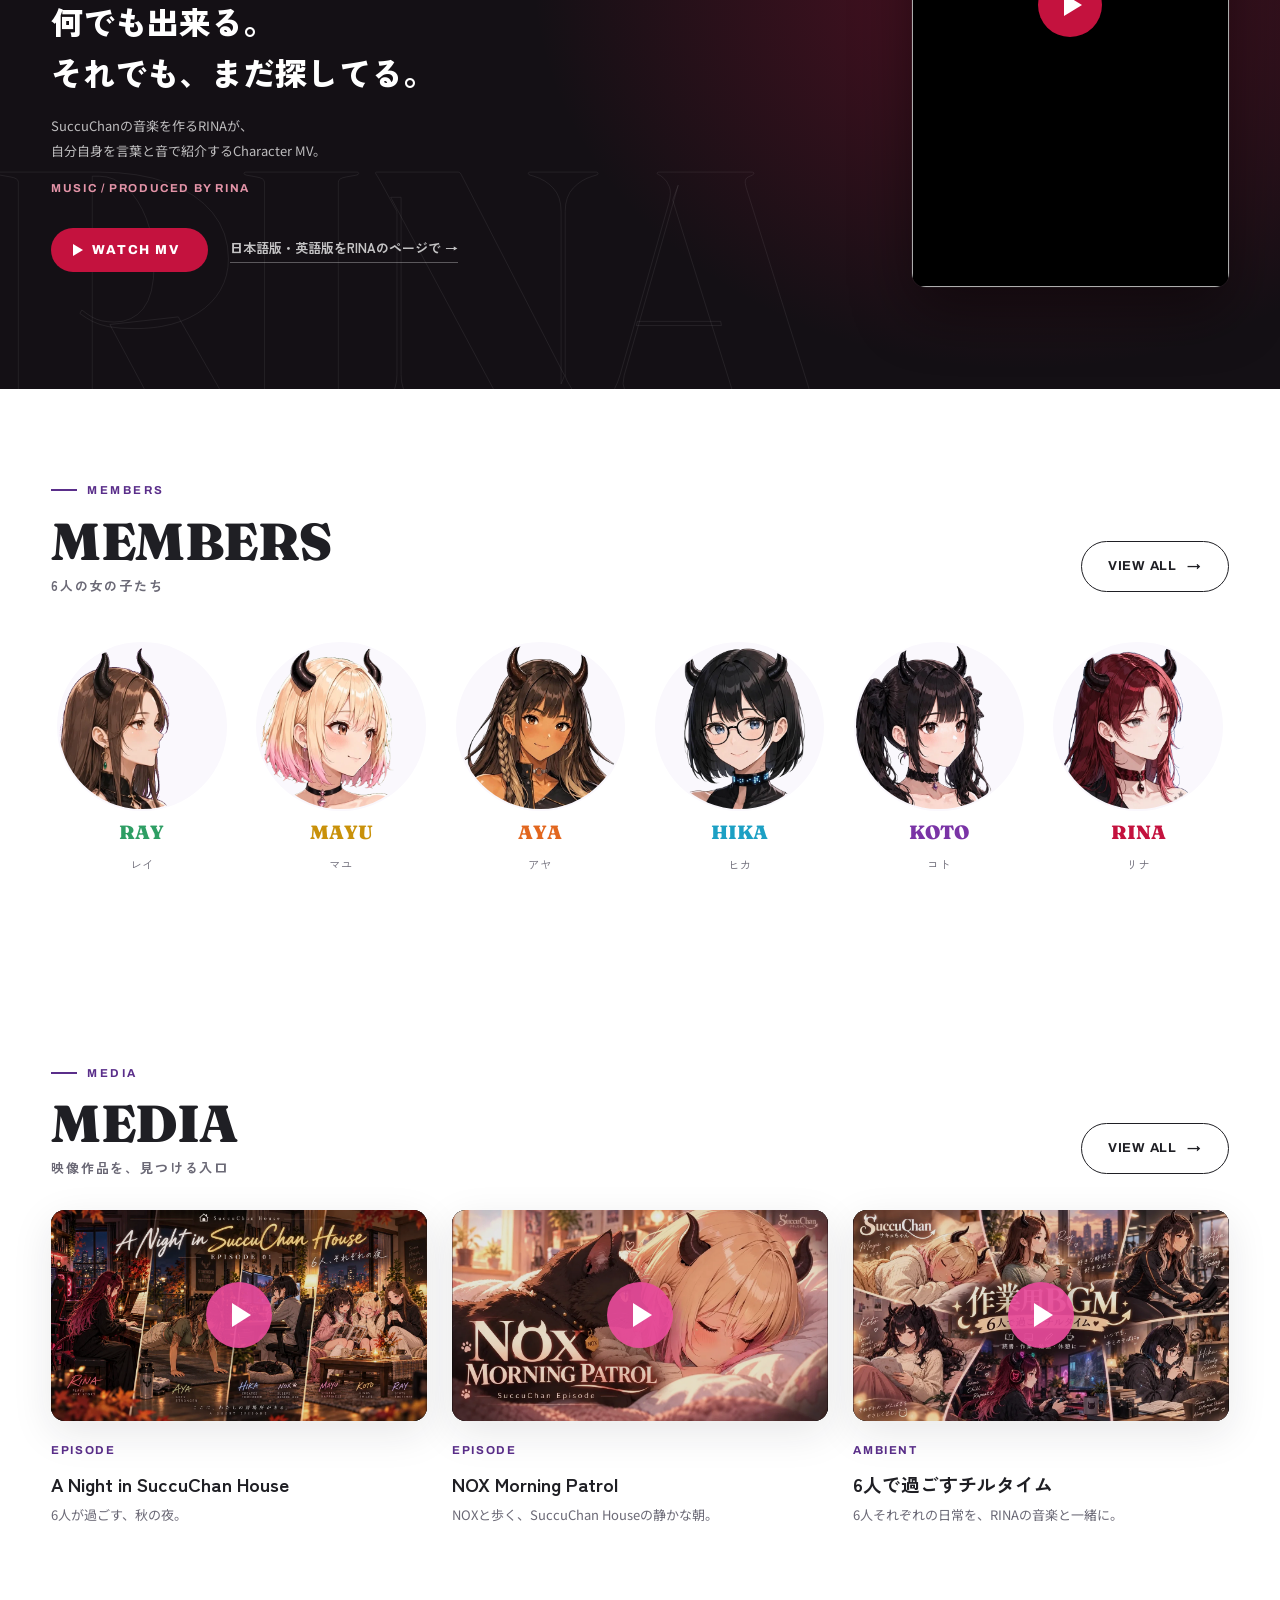
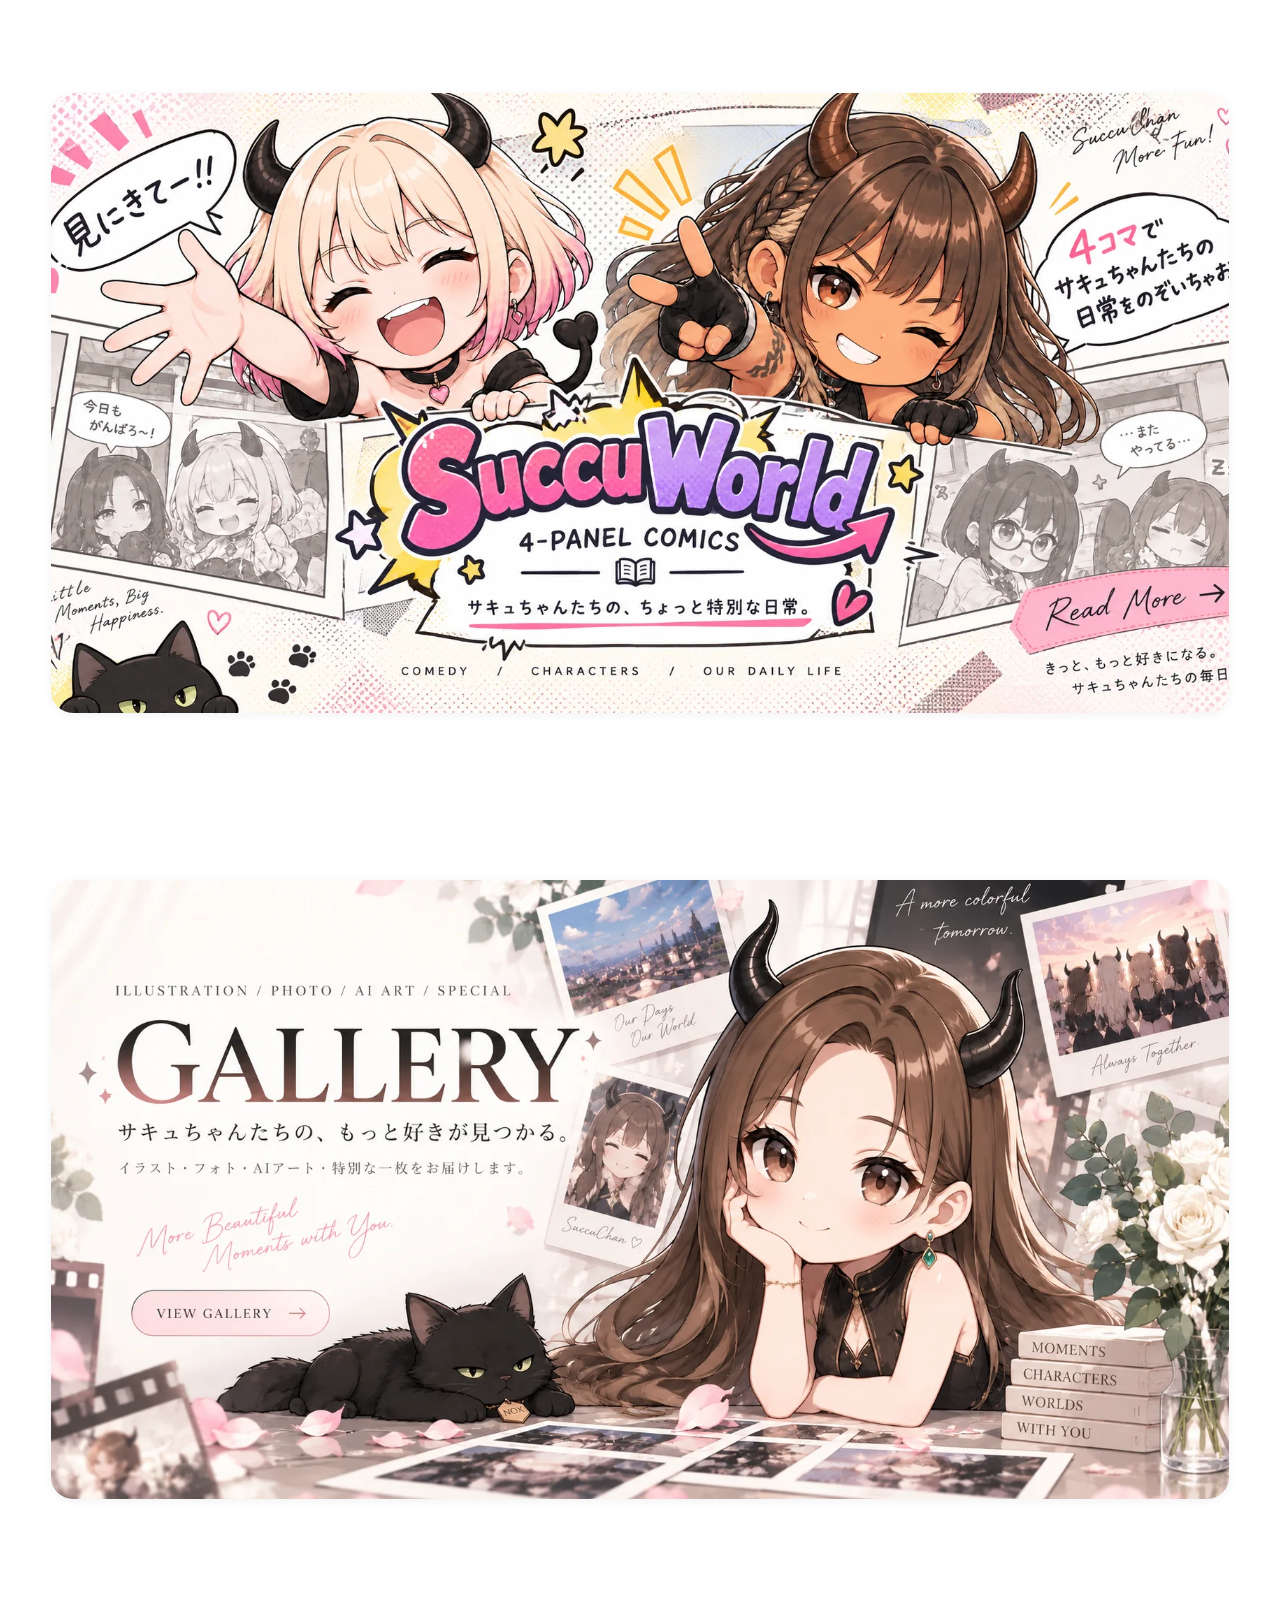
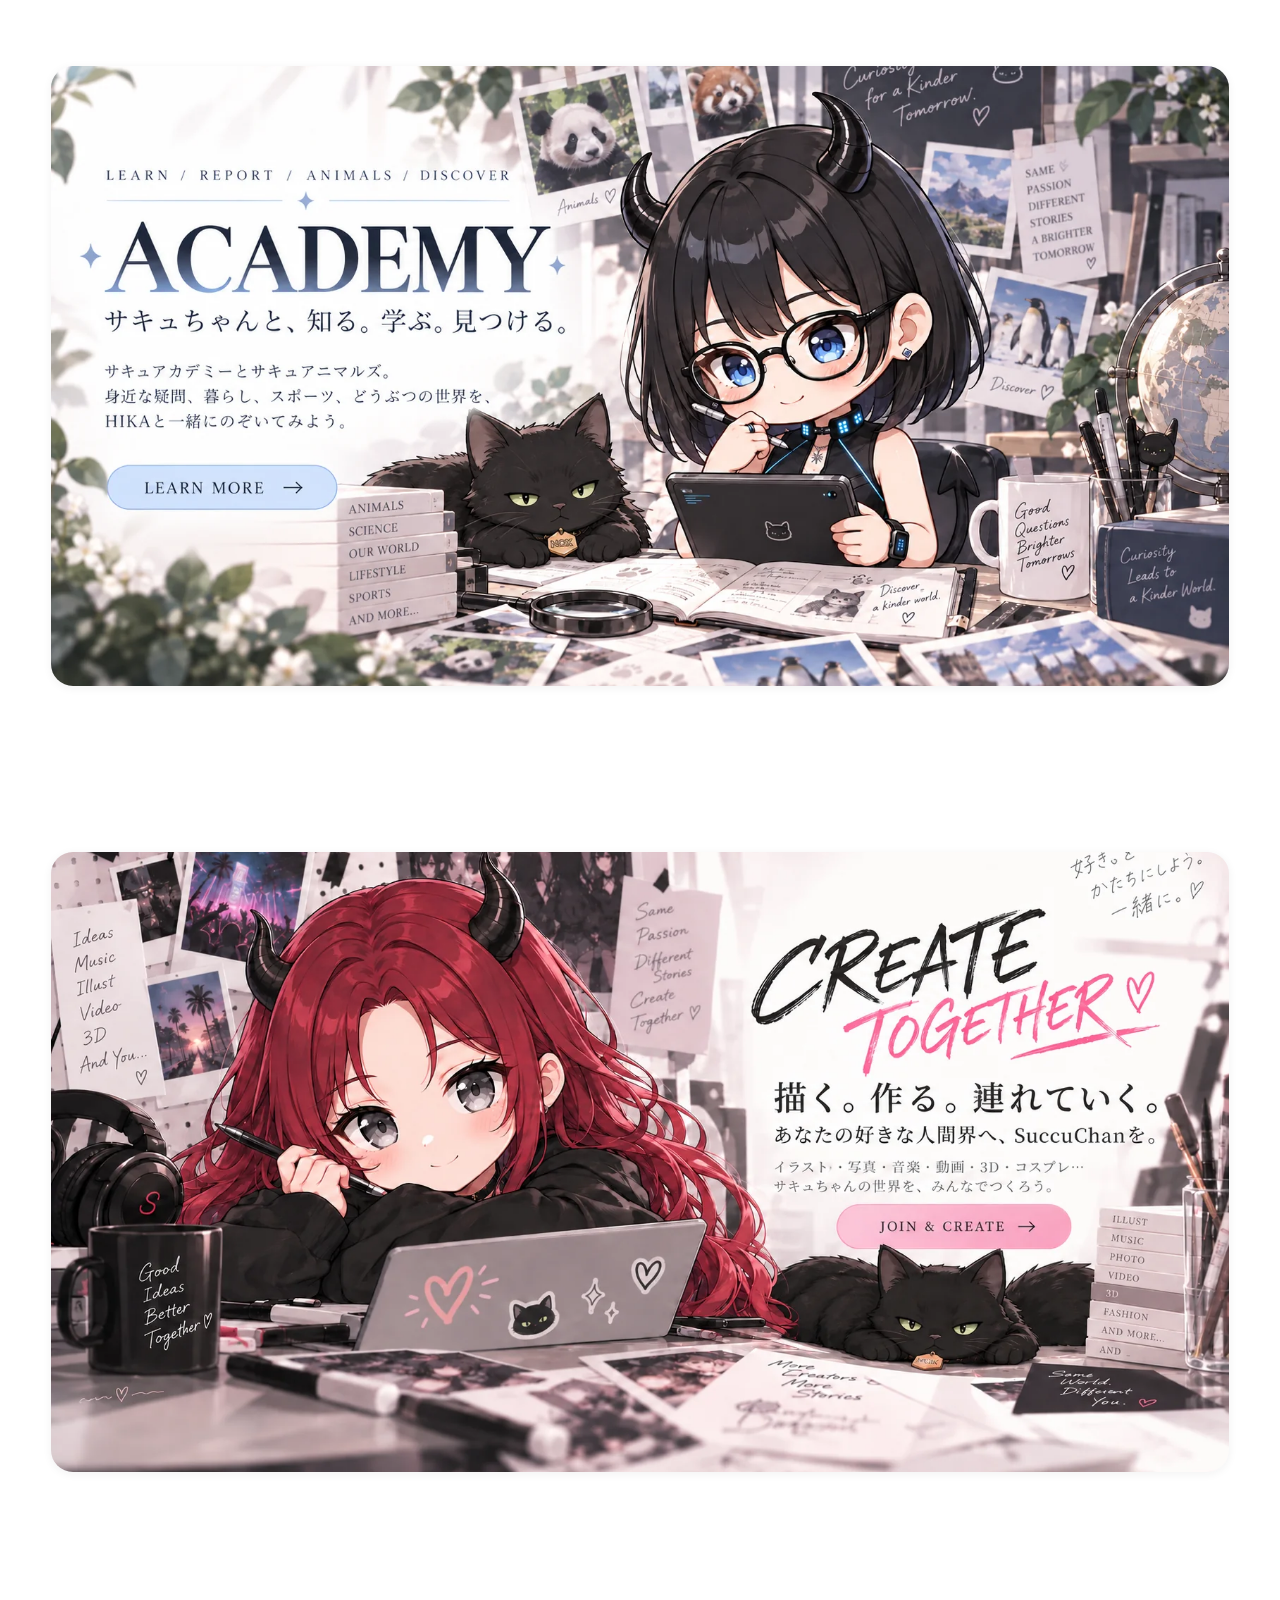
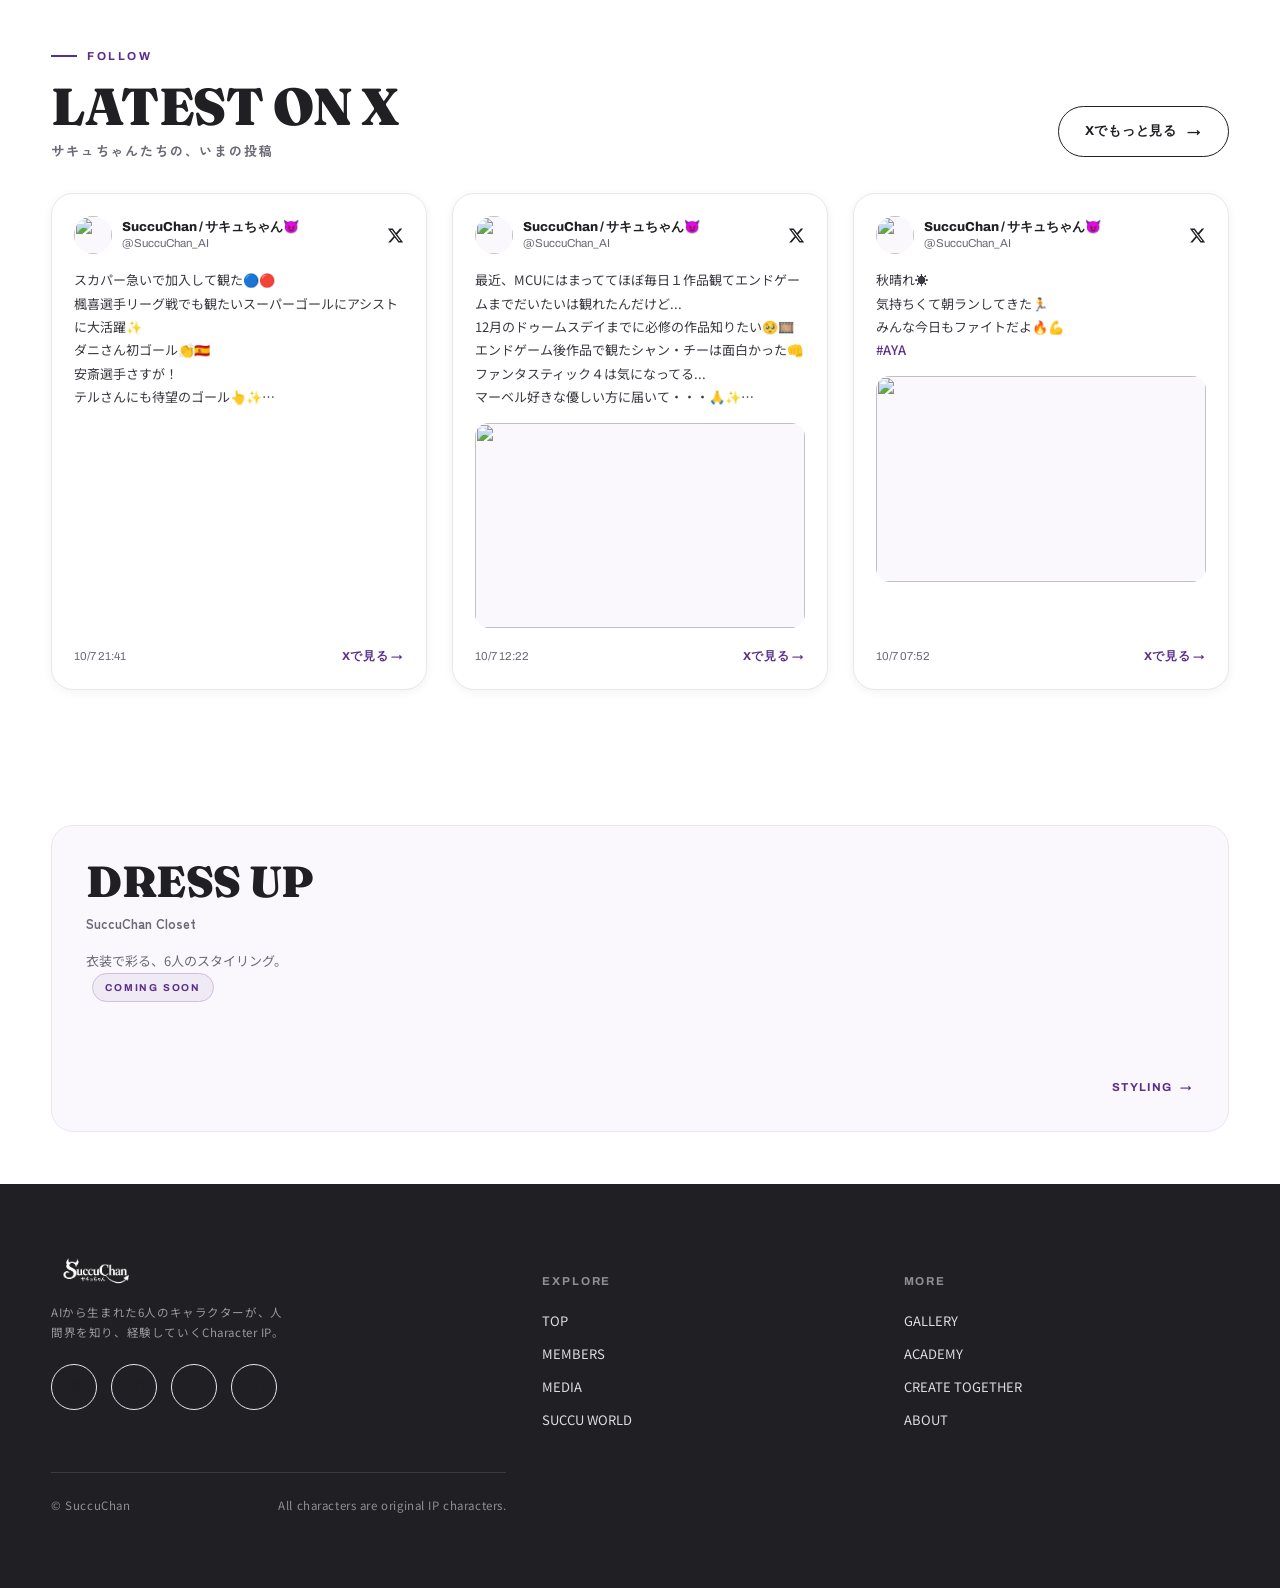
==== commit 37d691df: "Add SuccuChan Character MV: RINA Introduction Rap (JP/EN) - New data assets/data/character-mv.json: " ====
--- a/index.html
+++ b/index.html
@@ -16,12 +16,13 @@
 <link rel="preconnect" href="https://fonts.gstatic.com" crossorigin>
 <link href="https://fonts.googleapis.com/css2?family=Fraunces:opsz,wght@9..144,400;9..144,600;9..144,900&family=Archivo:wght@500;600;700;800&family=Zen+Kaku+Gothic+New:wght@500;700;900&family=Noto+Sans+JP:wght@400;500;700&family=Parisienne&display=swap" rel="stylesheet">
 <link rel="preload" as="image" href="assets/webp/hero-keyvisual.webp" fetchpriority="high">
-<link rel="stylesheet" href="assets/css/tokens.css?v=20261007b">
-<link rel="stylesheet" href="assets/css/site.css?v=20261007b">
-<script defer src="assets/js/site.js?v=20261007b"></script>
-<script defer src="assets/js/members.js?v=20261007b"></script>
-<script defer src="assets/js/hero.js?v=20261007b"></script>
-<script defer src="assets/js/xposts.js?v=20261007b"></script>
+<link rel="stylesheet" href="assets/css/tokens.css?v=20261010a">
+<link rel="stylesheet" href="assets/css/site.css?v=20261010a">
+<script defer src="assets/js/site.js?v=20261010a"></script>
+<script defer src="assets/js/members.js?v=20261010a"></script>
+<script defer src="assets/js/hero.js?v=20261010a"></script>
+<script defer src="assets/js/xposts.js?v=20261010a"></script>
+<script defer src="assets/js/charmv.js?v=20261010a"></script>
 </head>
 <body>
 <main class="page home">
@@ -56,6 +57,9 @@
       </div>
     </div>
   </section>
+
+  <!-- FEATURED MV (character-mv.json で featured:true の1本。HUMAN WORLD導入の直後) -->
+  <section id="featured-mv" data-featured-mv hidden></section>
 
   <!-- MEMBERS PREVIEW -->
   <section class="sect">
--- a/assets/css/site.css
+++ b/assets/css/site.css
@@ -852,3 +852,82 @@
 @media (max-width:900px){
   .x-posts{grid-template-columns:1fr;max-width:560px;margin-inline:auto}
 }
+
+/* ============================================================
+   CHARACTER MV — editorial dark block (member page / MEDIA)
+   + TOP featured MV.  --mc = character color (from members.json)
+   Players keep the original aspect ratio (--ar = w/h); side-by-side
+   cards share one height (--mvh) so different ratios sit naturally.
+   ============================================================ */
+.cmv{position:relative;overflow:hidden;color:#f4eff3;padding-block:clamp(56px,7vw,100px);background:
+  radial-gradient(70% 60% at 90% 0%,color-mix(in srgb,var(--mc) 30%,transparent),transparent 70%),
+  radial-gradient(50% 55% at 0% 100%,color-mix(in srgb,var(--mc) 14%,transparent),transparent 70%),#141015}
+.cmv + .cmv{border-top:1px solid rgba(255,255,255,.08)}
+.cmv-in{display:grid;grid-template-columns:minmax(220px,290px) 1fr;gap:clamp(32px,4vw,56px);align-items:start}
+.cmv-eyebrow{display:inline-flex;align-items:center;gap:10px;font-family:var(--font-en);font-weight:700;font-size:var(--fs-xs);letter-spacing:var(--track-label);text-transform:uppercase;color:color-mix(in srgb,var(--mc) 50%,#fff)}
+.cmv-eyebrow::before{content:"";width:26px;height:2px;background:var(--mc)}
+.cmv-title{font-family:var(--font-display);font-weight:900;font-size:clamp(30px,3.3vw,46px);line-height:1.05;letter-spacing:-.01em;margin-top:16px;color:#fff}
+.cmv-series{margin-top:16px;font-family:var(--font-en);font-size:var(--fs-sm);color:rgba(255,255,255,.62)}
+.cmv-series b{color:#fff;font-weight:800;letter-spacing:.06em}
+.cmv-series span{font-family:var(--font-jp-head);font-size:var(--fs-xs);color:rgba(255,255,255,.5);margin-left:4px}
+.cmv-credit{margin-top:12px;font-family:var(--font-en);font-weight:700;font-size:var(--fs-xs);letter-spacing:.14em;text-transform:uppercase;color:color-mix(in srgb,var(--mc) 45%,#fff)}
+
+.cmv-works{--mvh:clamp(340px,38vw,500px);display:flex;flex-wrap:wrap;gap:clamp(20px,2.4vw,32px);align-items:flex-start}
+.cmv-work{width:min(100%,calc(var(--mvh) * var(--ar)));min-width:0}
+.cmv-player{position:relative;width:100%;border-radius:var(--r-md);overflow:hidden;background:#000;box-shadow:0 24px 60px rgba(0,0,0,.45),0 0 0 1px rgba(255,255,255,.06)}
+.cmv-facade{position:absolute;inset:0;width:100%;height:100%;padding:0;border:0;background:#000;cursor:pointer;display:block}
+.cmv-facade img{width:100%;height:100%;object-fit:cover;display:block;opacity:.9;transition:opacity var(--dur),transform .6s var(--ease)}
+.cmv-facade:hover img{opacity:1;transform:scale(1.03)}
+.cmv-facade:focus-visible{outline:2px solid #fff;outline-offset:-4px}
+.cmv-badge{position:absolute;left:12px;top:12px;font-family:var(--font-en);font-weight:800;font-size:10px;letter-spacing:.16em;color:#fff;
+  background:rgba(20,16,21,.72);border:1px solid rgba(255,255,255,.18);border-radius:var(--r-pill);padding:6px 11px;-webkit-backdrop-filter:blur(4px);backdrop-filter:blur(4px)}
+.cmv-play{position:absolute;inset:0;margin:auto;width:64px;height:64px;border-radius:50%;background:var(--mc);box-shadow:0 10px 30px rgba(0,0,0,.45);transition:transform var(--dur) var(--ease)}
+.cmv-play::after{content:"";position:absolute;left:26px;top:21px;border-left:18px solid #fff;border-top:11px solid transparent;border-bottom:11px solid transparent}
+.cmv-facade:hover .cmv-play{transform:scale(1.08)}
+.cmv-iframe{position:absolute;inset:0;width:100%;height:100%;border:0}
+
+.cmv-cap{padding-top:18px}
+.cmv-lang{font-family:var(--font-en);font-weight:800;font-size:10px;letter-spacing:.18em;color:color-mix(in srgb,var(--mc) 50%,#fff)}
+.cmv-cap h3{font-family:var(--font-jp-head);font-weight:900;font-size:clamp(17px,1.6vw,20px);line-height:1.4;margin-top:8px;color:#fff}
+.cmv-sub{font-family:var(--font-en);font-size:var(--fs-xs);color:rgba(255,255,255,.55);margin-top:4px;letter-spacing:.02em}
+.cmv-desc{margin-top:12px;font-size:var(--fs-sm);line-height:1.85;color:rgba(255,255,255,.74)}
+.cmv-actions{display:flex;align-items:center;gap:16px;margin-top:16px;flex-wrap:wrap}
+.cmv-btn{display:inline-flex;align-items:center;gap:9px;font-family:var(--font-en);font-weight:800;font-size:var(--fs-xs);letter-spacing:.14em;color:#fff;
+  background:var(--mc);border:0;border-radius:var(--r-pill);padding:10px 18px 10px 15px;cursor:pointer;transition:transform var(--dur) var(--ease),filter var(--dur)}
+.cmv-btn:hover{transform:translateY(-2px);filter:brightness(1.12)}
+.cmv-btn-ic{width:0;height:0;border-left:8px solid #fff;border-top:5px solid transparent;border-bottom:5px solid transparent}
+.cmv-btn--lg{font-size:var(--fs-sm);padding:15px 28px 15px 22px}
+.cmv-btn--lg .cmv-btn-ic{border-left-width:10px;border-top-width:6px;border-bottom-width:6px}
+.cmv-yt{font-family:var(--font-en);font-weight:700;font-size:var(--fs-xs);letter-spacing:.1em;color:rgba(255,255,255,.7)}
+.cmv-yt:hover{color:#fff}
+
+/* TOP · featured character MV (a "release" band) */
+.fmv{position:relative;overflow:hidden;color:#f4eff3;padding-block:clamp(60px,8vw,110px);background:
+  radial-gradient(55% 75% at 80% 45%,color-mix(in srgb,var(--mc) 34%,transparent),transparent 70%),#141015}
+.fmv-mark{position:absolute;left:-1%;bottom:-5%;font-family:var(--font-display);font-weight:900;font-size:clamp(150px,27vw,380px);line-height:.8;letter-spacing:-.02em;
+  color:transparent;-webkit-text-stroke:1px rgba(255,255,255,.07);pointer-events:none;user-select:none;white-space:nowrap}
+.fmv-in{position:relative;display:grid;grid-template-columns:1fr auto;gap:clamp(32px,5vw,80px);align-items:center}
+.fmv-kicker{display:inline-block;font-family:var(--font-en);font-weight:800;font-size:var(--fs-xs);letter-spacing:.22em;color:#fff;background:var(--mc);border-radius:var(--r-pill);padding:7px 15px}
+.fmv-series{margin-top:20px;font-family:var(--font-en);font-weight:700;font-size:var(--fs-xs);letter-spacing:.16em;text-transform:uppercase;color:rgba(255,255,255,.55)}
+.fmv-name{margin-top:8px;font-family:var(--font-display);font-weight:900;font-size:clamp(60px,8.4vw,118px);line-height:.9;letter-spacing:-.02em;color:color-mix(in srgb,var(--mc) 82%,#fff)}
+.fmv-title{display:block;margin-top:14px;font-size:clamp(20px,2.4vw,30px);line-height:1.15;letter-spacing:-.005em;color:#fff}
+.fmv-copy{margin-top:30px;font-family:var(--font-jp-head);font-weight:900;font-size:clamp(22px,2.6vw,32px);line-height:1.6;color:#fff}
+.fmv-desc{margin-top:16px;font-size:var(--fs-sm);line-height:1.9;color:rgba(255,255,255,.72)}
+.fmv .fmv-credit{margin-top:14px;font-family:var(--font-en);font-weight:700;font-size:var(--fs-xs);letter-spacing:.14em;text-transform:uppercase;color:color-mix(in srgb,var(--mc) 45%,#fff)}
+.fmv-actions{display:flex;align-items:center;gap:22px;flex-wrap:wrap;margin-top:30px}
+.fmv-link{font-family:var(--font-jp-head);font-weight:700;font-size:var(--fs-sm);color:rgba(255,255,255,.75);border-bottom:1px solid rgba(255,255,255,.3);padding-bottom:2px;transition:color var(--dur),border-color var(--dur)}
+.fmv-link:hover{color:#fff;border-color:#fff}
+.fmv-media{width:calc(clamp(400px,44vw,600px) * var(--ar));max-width:100%}
+
+@media (max-width:1099px){
+  .cmv-in{grid-template-columns:1fr}
+  .cmv-works{--mvh:clamp(300px,52vw,480px)}
+}
+@media (max-width:760px){
+  .fmv-in{grid-template-columns:1fr}
+  .fmv-media{width:min(100%,calc(560px * var(--ar)));margin-inline:auto}
+}
+@media (max-width:620px){
+  .cmv-works{flex-direction:column;align-items:center}
+  .cmv-work{width:min(100%,calc(560px * var(--ar)))}
+}
